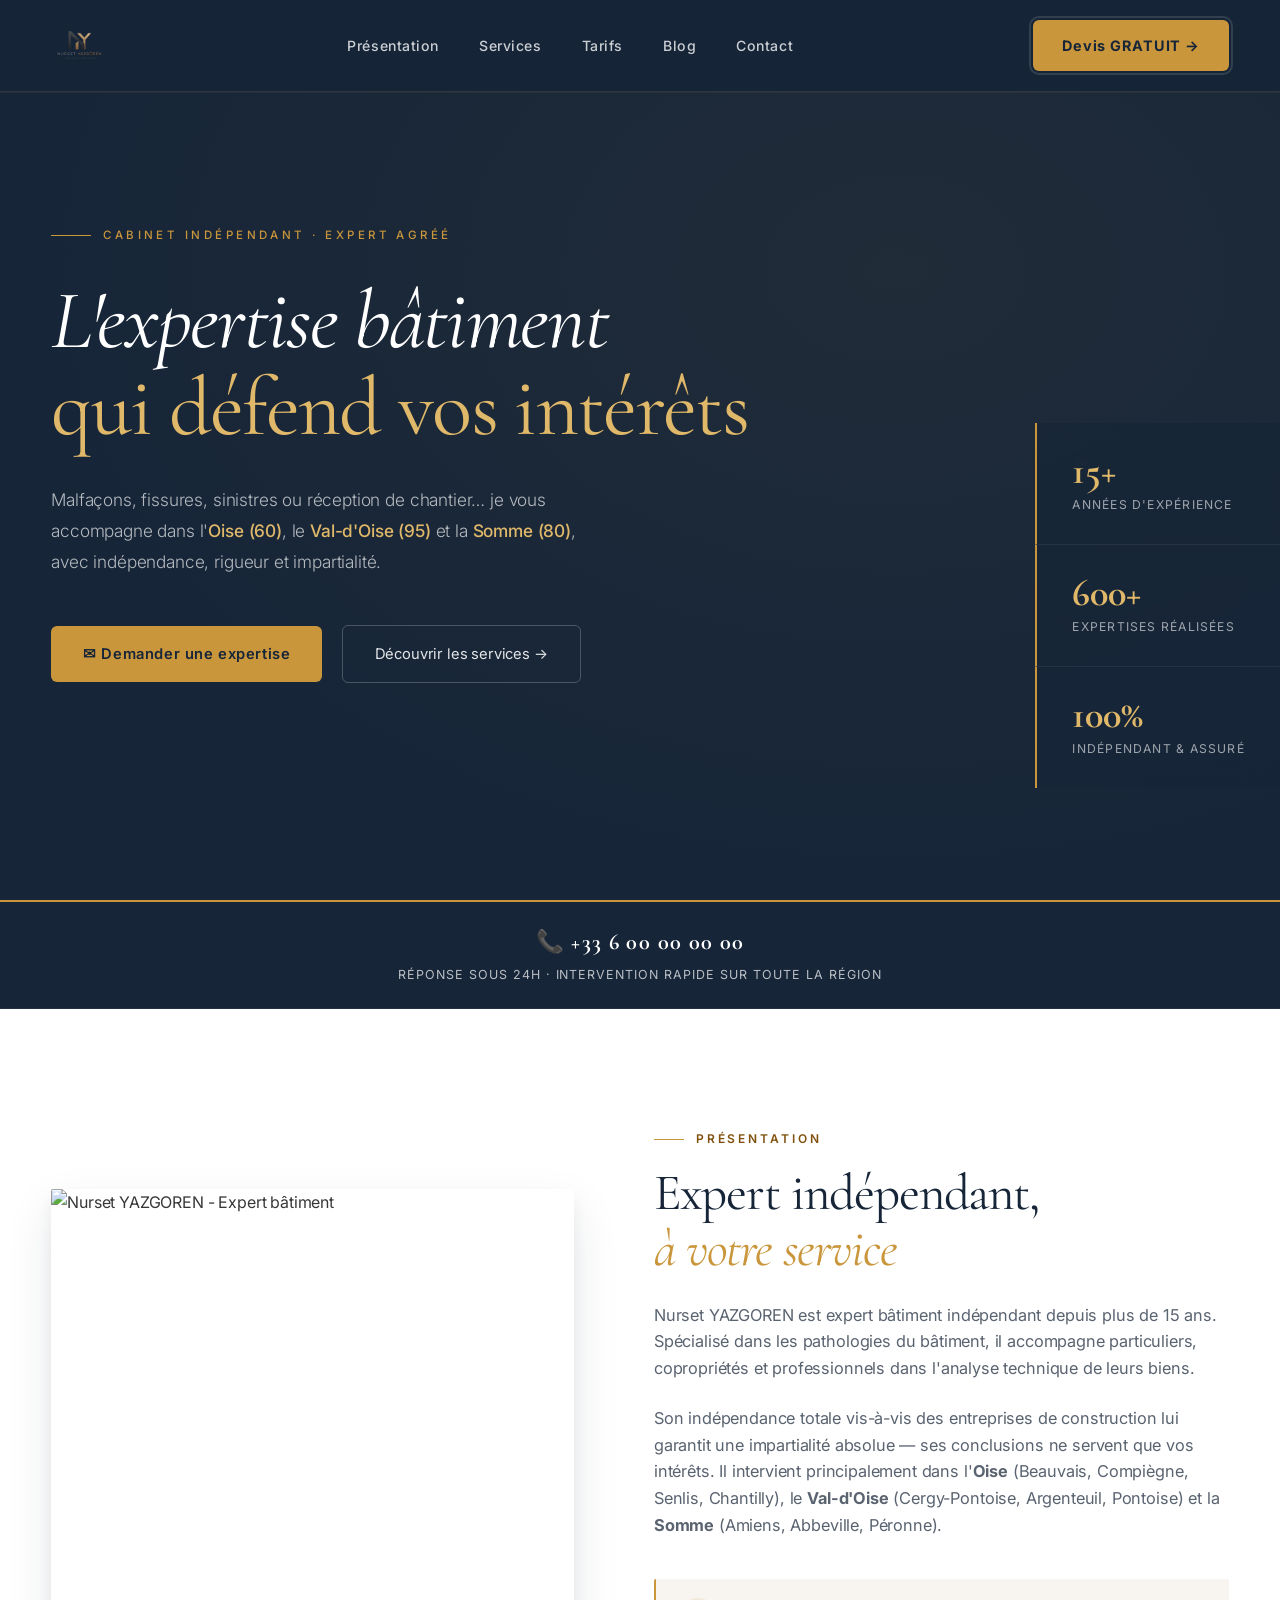
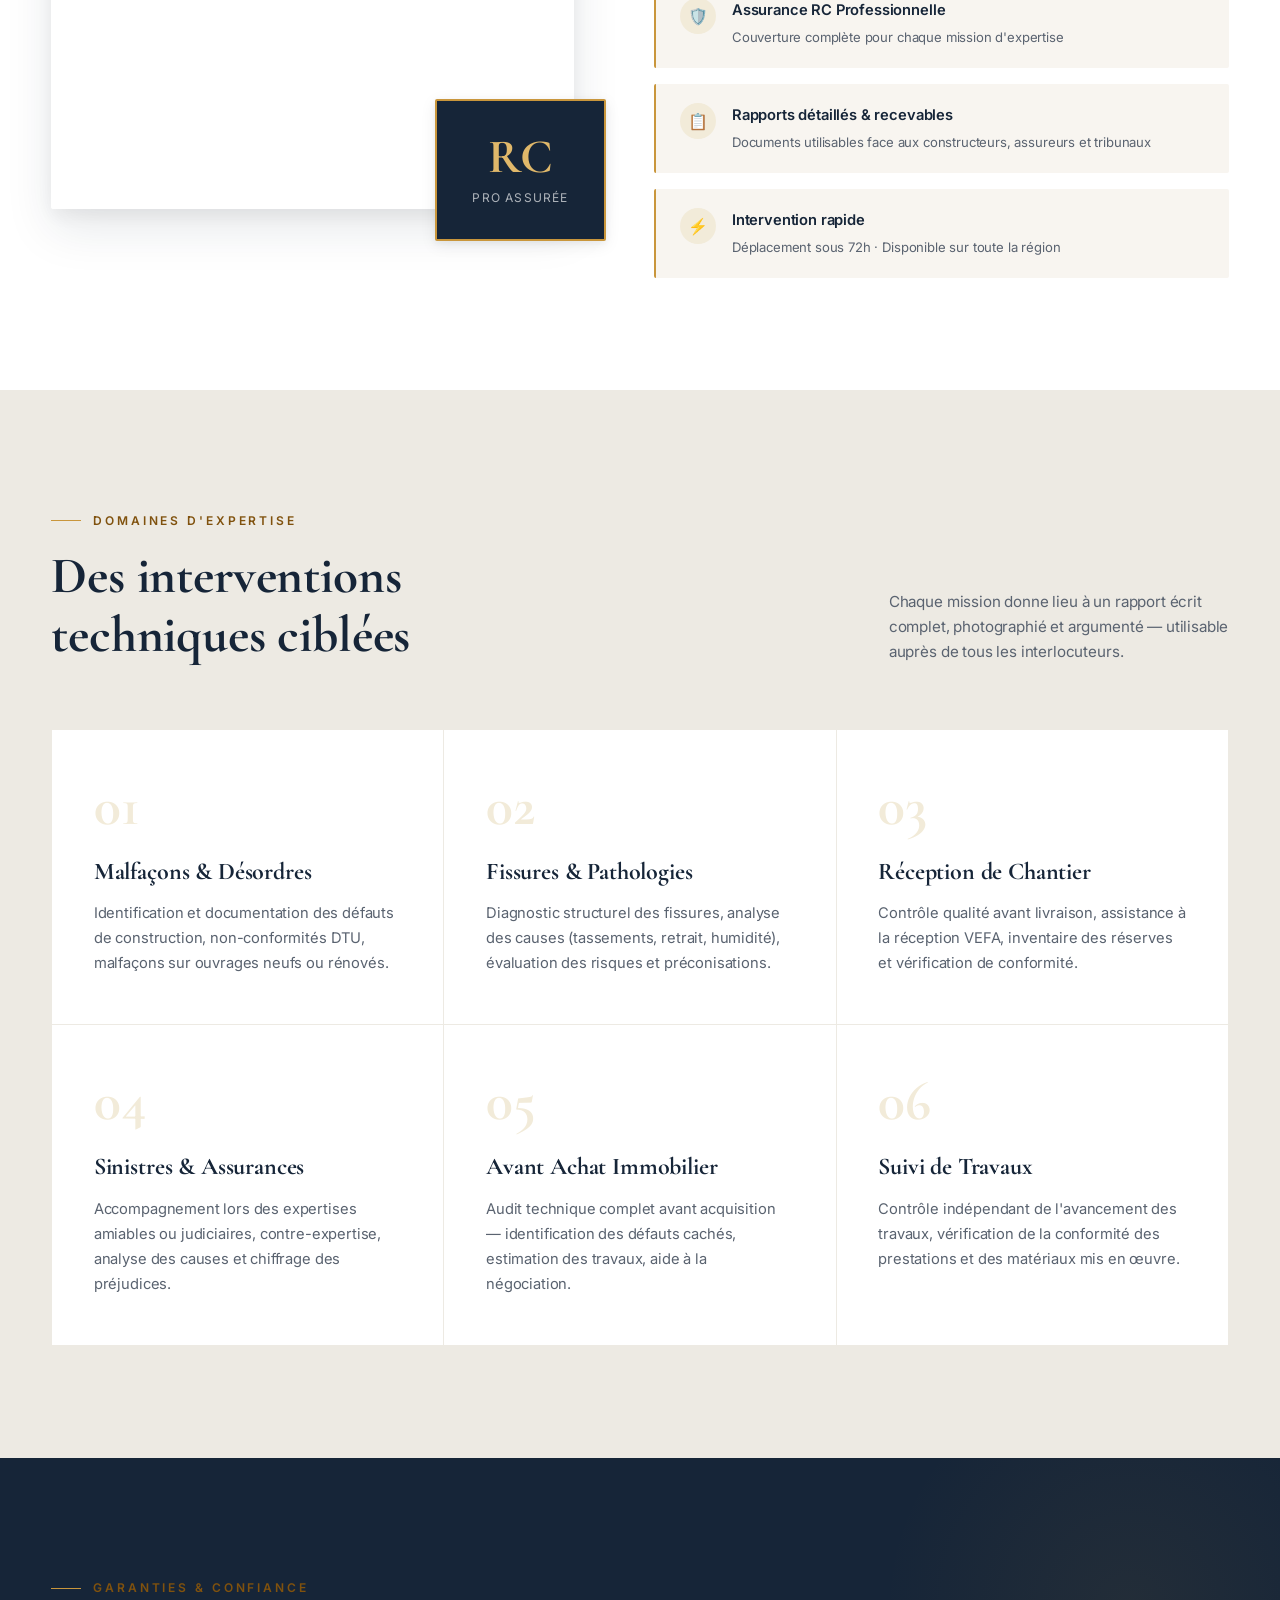
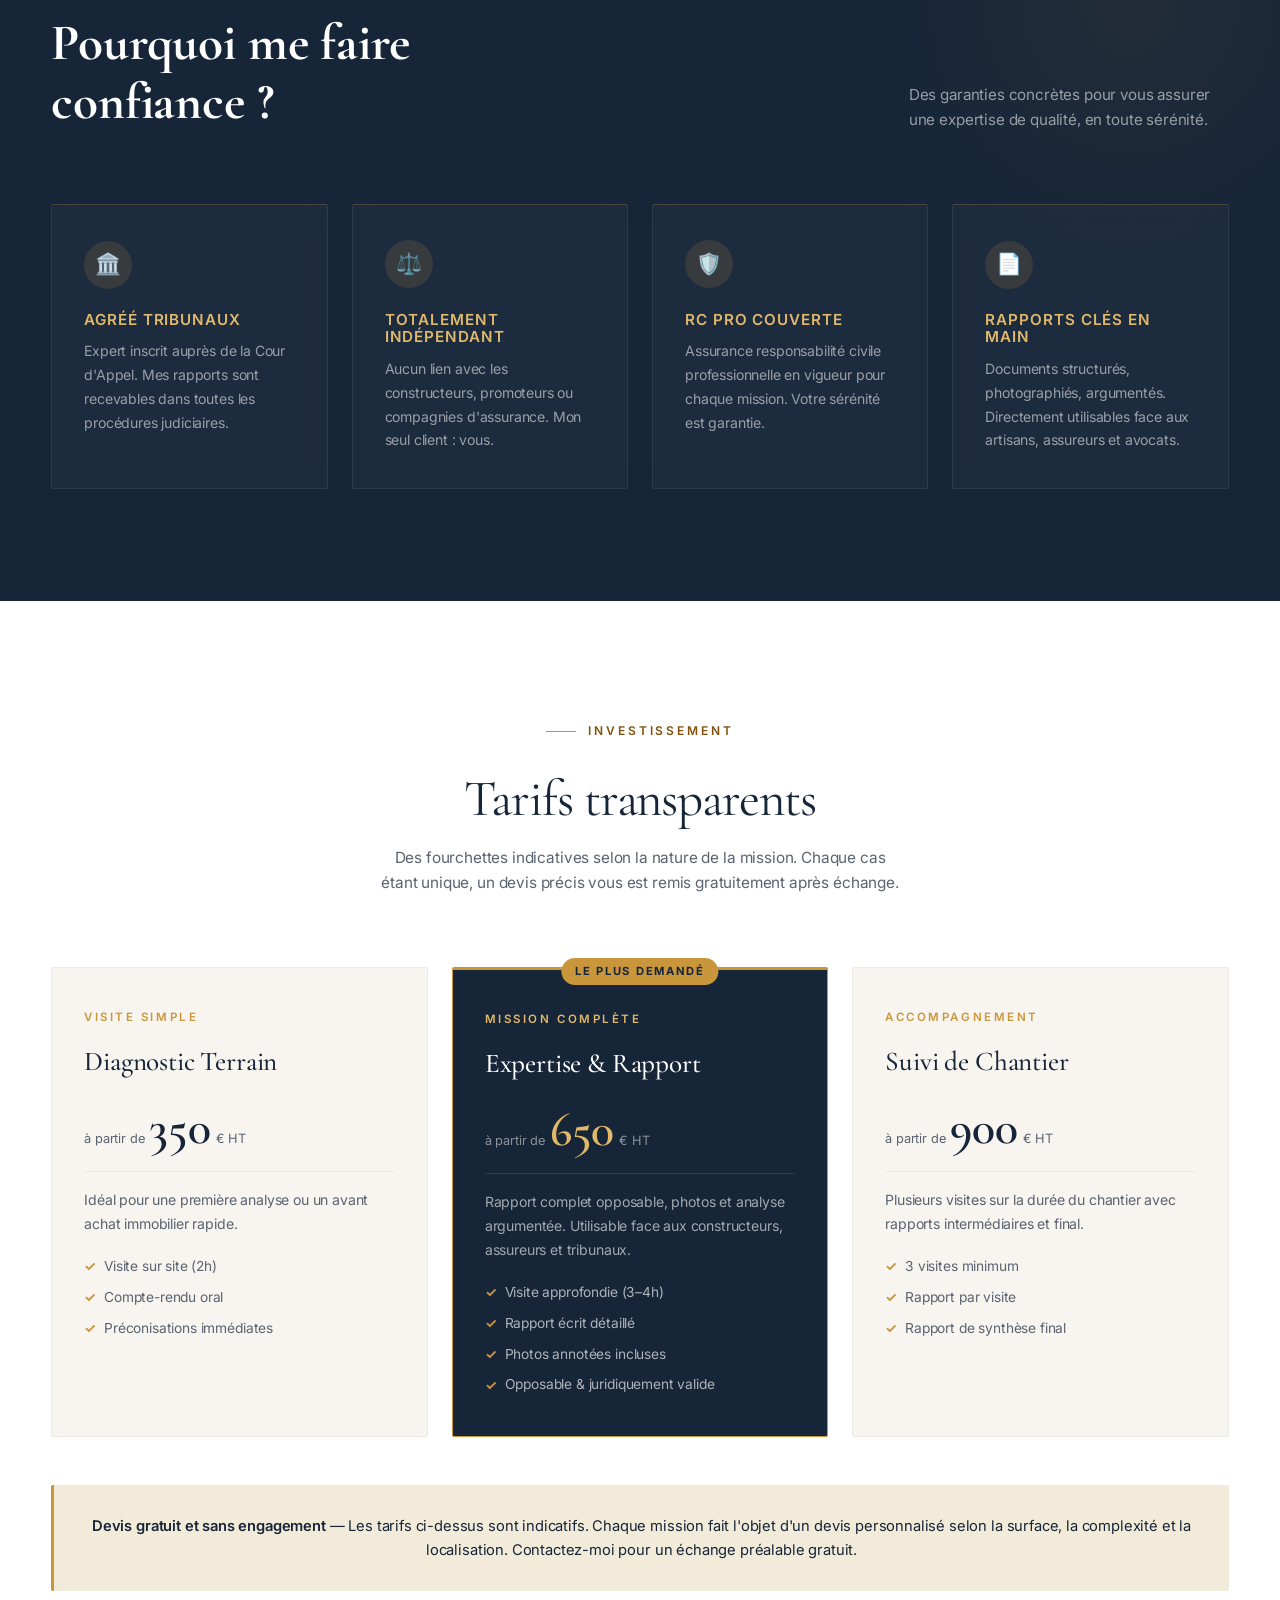
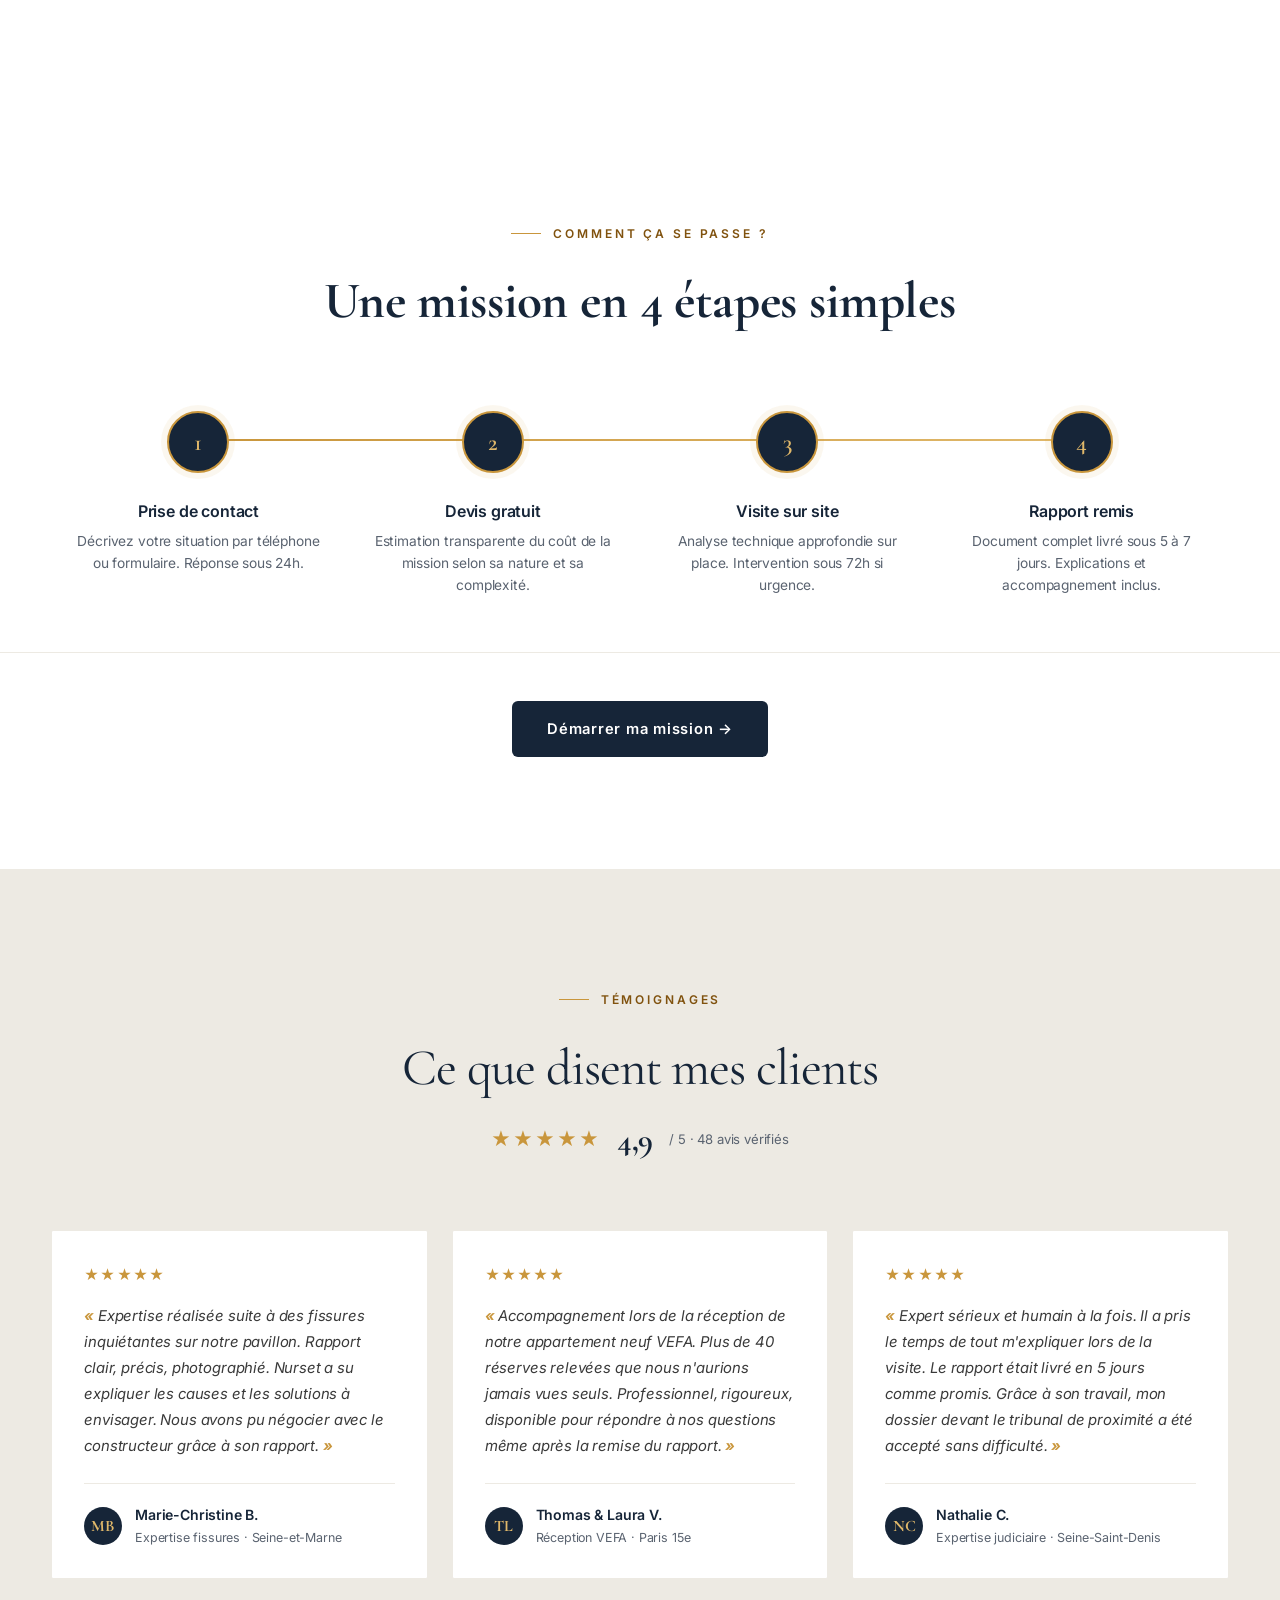
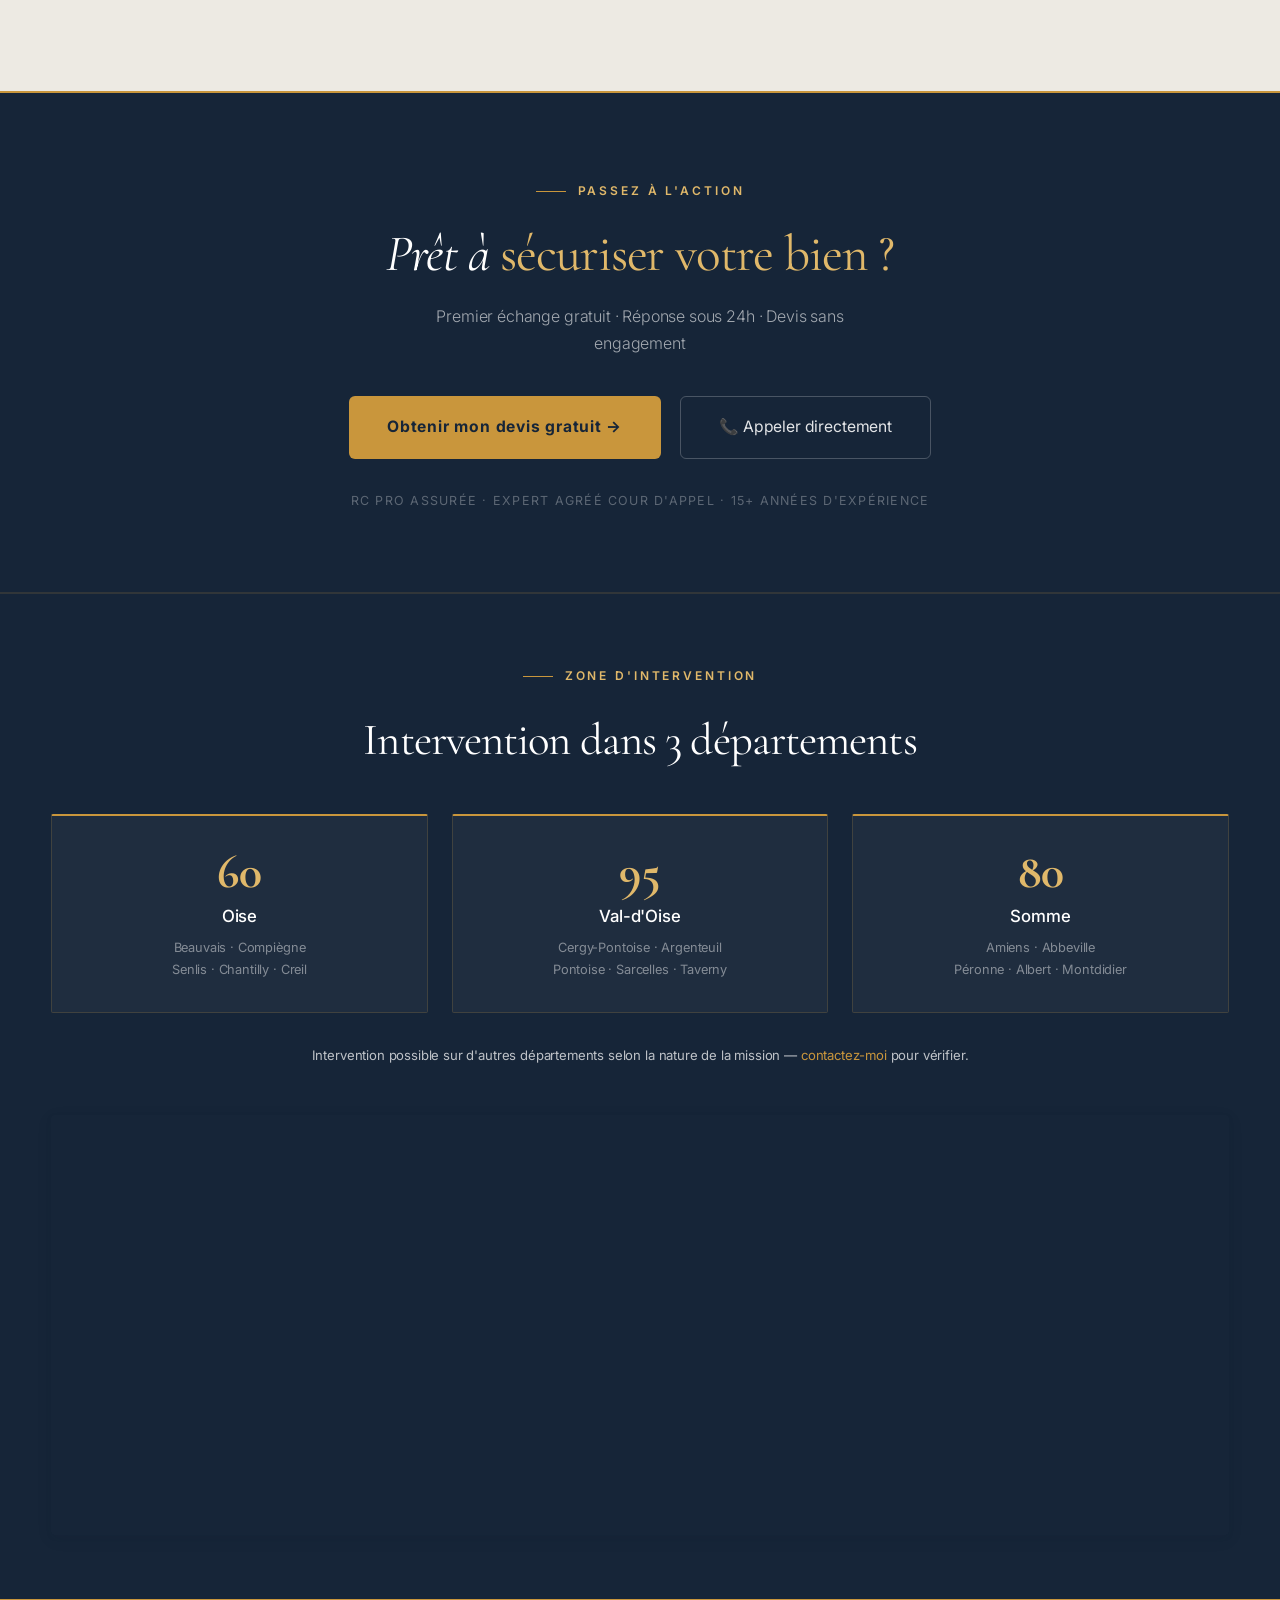
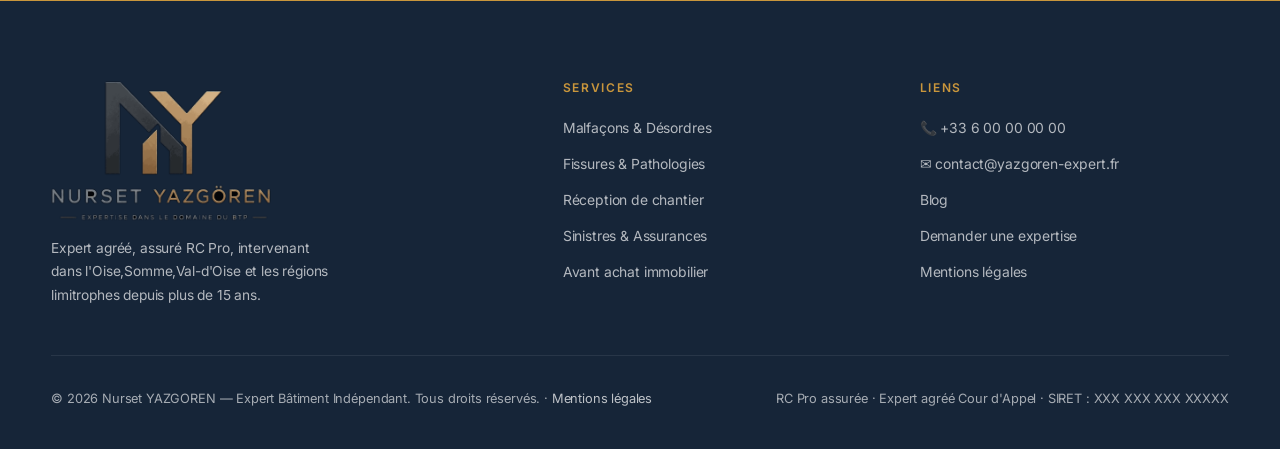
==== index.html @ 6db31b6d "Add files via upload" ====
<!DOCTYPE html>
<html lang="fr">
<head>
  <meta charset="UTF-8" />
    <link rel="icon" type="image/png" href="img/favicon.png">
<meta name="viewport" content="width=device-width, initial-scale=1.0" />
  <title>Expert Bâtiment Indépendant — Oise, Val-d'Oise, Somme | Nurset YAZGOREN</title>
  <meta name="description" content="Nurset YAZGOREN, expert bâtiment indépendant agréé dans l'Oise (60), le Val-d'Oise (95) et la Somme (80). Malfaçons, fissures, réception VEFA, sinistres. Rapport opposable. Devis gratuit.">
<meta name="author" content="Nurset YAZGOREN">
  <meta name="robots" content="index, follow">
  <meta name="geo.region" content="FR-60 FR-95 FR-80">
  <meta name="geo.placename" content="Oise, Val-d'Oise, Somme">
  <link rel="canonical" href="https://www.yazgoren-expert.fr/">
  <meta property="og:type" content="website">
  <meta property="og:title" content="Nurset YAZGOREN — Expert Bâtiment Indépendant | Oise · Val-d'Oise · Somme">
  <meta property="og:description" content="Expert bâtiment indépendant agréé dans l'Oise, le Val-d'Oise et la Somme. Malfaçons, fissures, VEFA, sinistres. Devis gratuit.">
  <meta property="og:locale" content="fr_FR">
  <meta property="og:site_name" content="Nurset YAZGOREN — Expert Bâtiment">
  <meta property="og:url" content="https://www.yazgoren-expert.fr/">
  <meta name="twitter:card" content="summary">
  <meta name="twitter:title" content="Nurset YAZGOREN — Expert Bâtiment | Oise · Val-d'Oise · Somme">
  <meta name="twitter:description" content="Expert bâtiment indépendant agréé. Malfaçons, fissures, VEFA. Oise, Val-d'Oise, Somme.">
  <script type="application/ld+json">
  {
    "@context": "https://schema.org",
    "@type": "LocalBusiness",
    "name": "Nurset YAZGOREN — Expert Bâtiment Indépendant",
    "description": "Expert bâtiment indépendant agréé. Malfaçons, fissures, réception VEFA, sinistres. Oise, Val-d'Oise, Somme.",
    "url": "https://www.yazgoren-expert.fr",
    "telephone": "+33600000000",
    "email": "contact@yazgoren-expert.fr",
    "priceRange": "€€",
    "areaServed": [
      {"@type": "AdministrativeArea", "name": "Oise"},
      {"@type": "AdministrativeArea", "name": "Val-d'Oise"},
      {"@type": "AdministrativeArea", "name": "Somme"}
    ],
    "knowsAbout": ["Expertise bâtiment", "Pathologies construction", "Malfaçons", "Fissures structurelles", "Réception VEFA", "Contre-expertise assurance"],
    "hasCredential": "Expert judiciaire agréé Cour d'Appel",
    "openingHoursSpecification": {
      "@type": "OpeningHoursSpecification",
      "dayOfWeek": ["Monday","Tuesday","Wednesday","Thursday","Friday"],
      "opens": "08:00",
      "closes": "19:00"
    }
  }
  </script>
  <link rel="preconnect" href="https://fonts.googleapis.com">
  <link rel="preconnect" href="https://fonts.gstatic.com" crossorigin>
  <link href="https://fonts.googleapis.com/css2?family=Cormorant+Garamond:ital,wght@0,300;0,400;0,500;0,600;0,700;1,300;1,400;1,500;1,600&family=Inter:wght@300;400;500;600&display=swap" rel="stylesheet">
  <link rel="stylesheet" href="style.css">
    <link rel="stylesheet" href="css/home.css">
</head>
<body>
  <a class="skip-link" href="#main-content">Passer au contenu principal</a>

  <!-- HEADER -->
  <header>
    <div class="container navbar">
      <a href="index.html" class="logo-link">
        <img src="img/log1.png" alt="Nurset YAZGÖREN — Expert Bâtiment BTP" class="logo-img-real">
      </a>

      <nav aria-label="Navigation principale"><ul class="nav-links" id="navLinks">
        <li><a href="#about">Présentation</a></li>
        <li><a href="#services">Services</a></li>
        <li><a href="#tarifs">Tarifs</a></li>
        <li><a href="blog.html">Blog</a></li>
        <li><a href="contact.html">Contact</a></li>
      </ul></nav>

      <a href="contact.html" class="btn-nav desktop">
        Devis GRATUIT →
      </a>

      <button type="button" class="menu-toggle" id="menuToggle" aria-controls="navLinks" aria-expanded="false" aria-label="Menu principal">
        <span></span><span></span><span></span>
      </button>
    </div>
  </header>
  <main id="main-content" tabindex="-1">

  <!-- HERO -->
  <section class="hero">
    <div class="hero-bg"></div>
    <div class="container">
      <div class="hero-content fade-up visible">
        <div class="hero-eyebrow">
          <div class="eyebrow-line"></div>
          <span class="eyebrow-text">Cabinet indépendant · Expert agréé</span>
        </div>

        <h1>
          L'expertise bâtiment<br>
          <em>qui défend vos intérêts</em>
        </h1>

        <p class="hero-desc">
          Malfaçons, fissures, sinistres ou réception de chantier…
         je vous accompagne dans l'<strong style="color:var(--gold-light);font-weight:500;">Oise (60)</strong>, le <strong style="color:var(--gold-light);font-weight:500;">Val-d'Oise (95)</strong> et la <strong style="color:var(--gold-light);font-weight:500;">Somme (80)</strong>, avec indépendance, rigueur et impartialité.

        <div class="hero-actions">
          <a href="contact.html" class="btn-primary">
            ✉ Demander une expertise
          </a>
          <a href="#services" class="btn-ghost">
            Découvrir les services →
          </a>
        </div>
      </div>

      <div class="hero-stats">
        <div class="stat-item">
          <div class="stat-num">15+</div>
          <div class="stat-label">Années d'expérience</div>
        </div>
        <div class="stat-item">
          <div class="stat-num">600+</div>
          <div class="stat-label">Expertises réalisées</div>
        </div>
        <div class="stat-item">
          <div class="stat-num">100%</div>
          <div class="stat-label">Indépendant & assuré</div>
        </div>
      </div>
    </div>
  </section>

  <!-- PHONE STRIP -->
  <div class="phone-strip">
    <a href="tel:+33600000000">📞 +33 6 00 00 00 00</a>
    <p>Réponse sous 24h · Intervention rapide sur toute la région</p>
  </div>

  <!-- ABOUT -->
  <section class="about-section" id="about">
    <div class="container">
      <div class="about-grid">
        <div class="about-img-wrap fade-up">
          <img
            src="https://images.unsplash.com/photo-1504307651254-35680f356dfd?q=80&w=900&auto=format&fit=crop"
            alt="Nurset YAZGOREN - Expert bâtiment"
            loading="lazy"
          />
          <div class="about-img-badge">
            <div class="big">RC</div>
            <div class="small">Pro assurée</div>
          </div>
        </div>

        <div class="about-content fade-up">
          <div class="section-label">
            <div class="line"></div>
            <span>Présentation</span>
          </div>

          <h2>Expert indépendant,<br><em>à votre service</em></h2>

          <p>
            Nurset YAZGOREN est expert bâtiment indépendant depuis plus de 15 ans. 
            Spécialisé dans les pathologies du bâtiment, il accompagne particuliers, 
            copropriétés et professionnels dans l'analyse technique de leurs biens.
          </p>

          <p>
            Son indépendance totale vis-à-vis des entreprises de construction lui garantit une impartialité absolue — ses conclusions ne servent que vos intérêts. Il intervient principalement dans l'<strong>Oise</strong> (Beauvais, Compiègne, Senlis, Chantilly), le <strong>Val-d'Oise</strong> (Cergy-Pontoise, Argenteuil, Pontoise) et la <strong>Somme</strong> (Amiens, Abbeville, Péronne).
          </p>

          <div class="cert-list">
            
            <div class="cert-item">
              <div class="cert-icon">🛡️</div>
              <div class="cert-text">
                <strong>Assurance RC Professionnelle</strong>
                <span>Couverture complète pour chaque mission d'expertise</span>
              </div>
            </div>
            <div class="cert-item">
              <div class="cert-icon">📋</div>
              <div class="cert-text">
                <strong>Rapports détaillés & recevables</strong>
                <span>Documents utilisables face aux constructeurs, assureurs et tribunaux</span>
              </div>
            </div>
            <div class="cert-item">
              <div class="cert-icon">⚡</div>
              <div class="cert-text">
                <strong>Intervention rapide</strong>
                <span>Déplacement sous 72h · Disponible sur toute la région</span>
              </div>
            </div>
          </div>
        </div>
      </div>
    </div>
  </section>

  <!-- SERVICES -->
  <section class="services-section" id="services">
    <div class="container">
      <div class="services-header fade-up">
        <div>
          <div class="section-label">
            <div class="line"></div>
            <span>Domaines d'expertise</span>
          </div>
          <h2>Des interventions<br>techniques ciblées</h2>
        </div>
        <p>Chaque mission donne lieu à un rapport écrit complet, photographié et argumenté — utilisable auprès de tous les interlocuteurs.</p>
      </div>

      <div class="services-grid fade-up">
        <div class="service-card">
          <div class="service-num">01</div>
          <h3>Malfaçons & Désordres</h3>
          <p>Identification et documentation des défauts de construction, non-conformités DTU, malfaçons sur ouvrages neufs ou rénovés.</p>
        </div>

        <div class="service-card">
          <div class="service-num">02</div>
          <h3>Fissures & Pathologies</h3>
          <p>Diagnostic structurel des fissures, analyse des causes (tassements, retrait, humidité), évaluation des risques et préconisations.</p>
        </div>

        <div class="service-card">
          <div class="service-num">03</div>
          <h3>Réception de Chantier</h3>
          <p>Contrôle qualité avant livraison, assistance à la réception VEFA, inventaire des réserves et vérification de conformité.</p>
        </div>

        <div class="service-card">
          <div class="service-num">04</div>
          <h3>Sinistres & Assurances</h3>
          <p>Accompagnement lors des expertises amiables ou judiciaires, contre-expertise, analyse des causes et chiffrage des préjudices.</p>
        </div>

        <div class="service-card">
          <div class="service-num">05</div>
          <h3>Avant Achat Immobilier</h3>
          <p>Audit technique complet avant acquisition — identification des défauts cachés, estimation des travaux, aide à la négociation.</p>
        </div>

        <div class="service-card">
          <div class="service-num">06</div>
          <h3>Suivi de Travaux</h3>
          <p>Contrôle indépendant de l'avancement des travaux, vérification de la conformité des prestations et des matériaux mis en œuvre.</p>
        </div>
      </div>
    </div>
  </section>

  <!-- TRUST / GUARANTIES -->
  <section class="trust-section" id="garanties">
    <div class="container">
      <div class="trust-top fade-up">
        <div>
          <div class="section-label">
            <div class="line"></div>
            <span>Garanties & Confiance</span>
          </div>
          <h2>Pourquoi me faire<br>confiance ?</h2>
        </div>
        <p style="color:rgba(255,255,255,0.55); max-width:320px;">Des garanties concrètes pour vous assurer une expertise de qualité, en toute sérénité.</p>
      </div>

      <div class="trust-grid fade-up">
        <div class="trust-card">
          <div class="trust-icon">🏛️</div>
          <h3>Agréé Tribunaux</h3>
          <p>Expert inscrit auprès de la Cour d'Appel. Mes rapports sont recevables dans toutes les procédures judiciaires.</p>
        </div>

        <div class="trust-card">
          <div class="trust-icon">⚖️</div>
          <h3>Totalement Indépendant</h3>
          <p>Aucun lien avec les constructeurs, promoteurs ou compagnies d'assurance. Mon seul client : vous.</p>
        </div>

        <div class="trust-card">
          <div class="trust-icon">🛡️</div>
          <h3>RC Pro Couverte</h3>
          <p>Assurance responsabilité civile professionnelle en vigueur pour chaque mission. Votre sérénité est garantie.</p>
        </div>

        <div class="trust-card">
          <div class="trust-icon">📄</div>
          <h3>Rapports Clés en Main</h3>
          <p>Documents structurés, photographiés, argumentés. Directement utilisables face aux artisans, assureurs et avocats.</p>
        </div>
      </div>
    </div>
  </section>



  <!-- TARIFS -->
  <section class="tarifs-section" id="tarifs">
    <div class="container">
      <div class="tarifs-header fade-up">
        <div class="section-label" style="justify-content:center;">
          <div class="line"></div>
          <span>Investissement</span>
        </div>
        <h2>Tarifs transparents</h2>
        <p>Des fourchettes indicatives selon la nature de la mission. Chaque cas étant unique, un devis précis vous est remis gratuitement après échange.</p>
      </div>

      <div class="tarifs-grid fade-up">
        <div class="tarif-card">
          <div class="tarif-type">Visite simple</div>
          <div class="tarif-name">Diagnostic Terrain</div>
          <div class="tarif-price">
            <span class="price-from">à partir de</span>
            <span class="price-amount">350</span>
            <span class="price-unit">€ HT</span>
          </div>
          <p class="tarif-desc">Idéal pour une première analyse ou un avant achat immobilier rapide.</p>
          <ul class="tarif-includes">
            <li>Visite sur site (2h)</li>
            <li>Compte-rendu oral</li>
            <li>Préconisations immédiates</li>
          </ul>
        </div>

        <div class="tarif-card featured">
          <div class="tarif-badge">Le plus demandé</div>
          <div class="tarif-type">Mission complète</div>
          <div class="tarif-name">Expertise & Rapport</div>
          <div class="tarif-price">
            <span class="price-from">à partir de</span>
            <span class="price-amount">650</span>
            <span class="price-unit">€ HT</span>
          </div>
          <p class="tarif-desc">Rapport complet opposable, photos et analyse argumentée. Utilisable face aux constructeurs, assureurs et tribunaux.</p>
          <ul class="tarif-includes">
            <li>Visite approfondie (3–4h)</li>
            <li>Rapport écrit détaillé</li>
            <li>Photos annotées incluses</li>
            <li>Opposable & juridiquement valide</li>
          </ul>
        </div>

        <div class="tarif-card">
          <div class="tarif-type">Accompagnement</div>
          <div class="tarif-name">Suivi de Chantier</div>
          <div class="tarif-price">
            <span class="price-from">à partir de</span>
            <span class="price-amount">900</span>
            <span class="price-unit">€ HT</span>
          </div>
          <p class="tarif-desc">Plusieurs visites sur la durée du chantier avec rapports intermédiaires et final.</p>
          <ul class="tarif-includes">
            <li>3 visites minimum</li>
            <li>Rapport par visite</li>
            <li>Rapport de synthèse final</li>
          </ul>
        </div>
      </div>

      <div class="tarifs-note fade-up">
        <p><strong>Devis gratuit et sans engagement</strong> — Les tarifs ci-dessus sont indicatifs. Chaque mission fait l'objet d'un devis personnalisé selon la surface, la complexité et la localisation. Contactez-moi pour un échange préalable gratuit.</p>
      </div>
    </div>
  </section>

  <!-- PROCESS -->
  <section class="process-section">
    <div class="container">
      <div class="process-header fade-up">
        <div class="section-label" style="justify-content:center;">
          <div class="line"></div>
          <span>Comment ça se passe ?</span>
        </div>
        <h2>Une mission en 4 étapes simples</h2>
      </div>

      <div class="process-steps fade-up">
        <div class="process-step">
          <div class="step-circle">1</div>
          <h3>Prise de contact</h3>
          <p>Décrivez votre situation par téléphone ou formulaire. Réponse sous 24h.</p>
        </div>
        <div class="process-step">
          <div class="step-circle">2</div>
          <h3>Devis gratuit</h3>
          <p>Estimation transparente du coût de la mission selon sa nature et sa complexité.</p>
        </div>
        <div class="process-step">
          <div class="step-circle">3</div>
          <h3>Visite sur site</h3>
          <p>Analyse technique approfondie sur place. Intervention sous 72h si urgence.</p>
        </div>
        <div class="process-step">
          <div class="step-circle">4</div>
          <h3>Rapport remis</h3>
          <p>Document complet livré sous 5 à 7 jours. Explications et accompagnement inclus.</p>
        </div>
      </div>
    </div>
      <div style="text-align:center;margin-top:3.5rem;padding-top:3rem;border-top:1px solid var(--border);">
        <a href="contact.html" style="display:inline-flex;align-items:center;gap:0.6rem;padding:1rem 2.2rem;background:var(--navy);color:var(--white);font-weight:600;font-size:0.92rem;border-radius:6px;text-decoration:none;letter-spacing:0.05em;font-family:'Inter',sans-serif;">
          Démarrer ma mission →
        </a>
      </div>
    </div>
  </section>

  <!-- AVIS CLIENTS -->
  <section class="avis-section" id="avis">
    <div class="container">
      <div class="avis-header fade-up">
        <div class="section-label" style="justify-content:center;">
          <div class="line"></div>
          <span>Témoignages</span>
        </div>
        <h2>Ce que disent mes clients</h2>
        <div class="avis-stars-global">
          <span class="stars">★★★★★</span>
          <span class="avis-score">4,9</span>
          <span class="avis-total">/ 5 · 48 avis vérifiés</span>
        </div>
      </div>

      <div class="avis-grid fade-up">
        <div class="avis-card">
          <div class="avis-card-stars">★★★★★</div>
          <p class="avis-text">Expertise réalisée suite à des fissures inquiétantes sur notre pavillon. Rapport clair, précis, photographié. Nurset a su expliquer les causes et les solutions à envisager. Nous avons pu négocier avec le constructeur grâce à son rapport.</p>
          <div class="avis-author">
            <div class="avis-avatar">MB</div>
            <div>
              <div class="avis-name">Marie-Christine B.</div>
              <div class="avis-mission">Expertise fissures · Seine-et-Marne</div>
            </div>
          </div>
        </div>

        <div class="avis-card">
          <div class="avis-card-stars">★★★★★</div>
          <p class="avis-text">Accompagnement lors de la réception de notre appartement neuf VEFA. Plus de 40 réserves relevées que nous n'aurions jamais vues seuls. Professionnel, rigoureux, disponible pour répondre à nos questions même après la remise du rapport.</p>
          <div class="avis-author">
            <div class="avis-avatar">TL</div>
            <div>
              <div class="avis-name">Thomas & Laura V.</div>
              <div class="avis-mission">Réception VEFA · Paris 15e</div>
            </div>
          </div>
        </div>

        

        


        <div class="avis-card">
          <div class="avis-card-stars">★★★★★</div>
          <p class="avis-text">Expert sérieux et humain à la fois. Il a pris le temps de tout m'expliquer lors de la visite. Le rapport était livré en 5 jours comme promis. Grâce à son travail, mon dossier devant le tribunal de proximité a été accepté sans difficulté.</p>
          <div class="avis-author">
            <div class="avis-avatar">NC</div>
            <div>
              <div class="avis-name">Nathalie C.</div>
              <div class="avis-mission">Expertise judiciaire · Seine-Saint-Denis</div>
            </div>
          </div>
        </div>
      </div>
    </div>
  </section>


  <!-- BLOC CONVERSION POST-AVIS -->
  <section class="conversion-section" style="background:var(--navy);padding:5rem 0;text-align:center;border-top:2px solid var(--gold);border-bottom:1px solid rgba(201,150,60,0.15);">
    <div class="container">
      <div class="section-label" style="justify-content:center;margin-bottom:1.5rem;">
        <div class="line"></div>
        <span>Passez à l'action</span>
      </div>
      <h2 style="font-family:'Cormorant Garamond',serif;font-size:clamp(2.2rem,4vw,3.8rem);color:var(--white);font-weight:400;letter-spacing:-0.02em;font-style:italic;margin-bottom:1.2rem;">
        Prêt à <em style="color:var(--gold-light);font-style:normal;">sécuriser votre bien ?</em>
      </h2>
      <p style="color:rgba(255,255,255,0.6);font-size:1rem;margin-bottom:2.5rem;font-weight:300;max-width:480px;margin-left:auto;margin-right:auto;margin-bottom:2.5rem;">
        Premier échange gratuit · Réponse sous 24h · Devis sans engagement
      </p>
      <div style="display:flex;gap:1.2rem;justify-content:center;flex-wrap:wrap;">
        <a href="contact.html" style="display:inline-flex;align-items:center;gap:0.6rem;padding:1.1rem 2.4rem;background:var(--gold);color:var(--navy);font-weight:700;font-size:0.98rem;border-radius:6px;text-decoration:none;letter-spacing:0.05em;transition:all 0.25s;font-family:'Inter',sans-serif;">
          Obtenir mon devis gratuit →
        </a>
        <a href="tel:+33600000000" style="display:inline-flex;align-items:center;gap:0.6rem;padding:1.1rem 2.4rem;color:rgba(255,255,255,0.88);font-size:0.98rem;text-decoration:none;border:1px solid rgba(255,255,255,0.22);border-radius:6px;font-family:'Inter',sans-serif;transition:all 0.25s;">
          📞 Appeler directement
        </a>
      </div>
      <p style="margin-top:2rem;font-size:0.78rem;color:rgba(255,255,255,0.3);letter-spacing:0.1em;text-transform:uppercase;">
        RC Pro assurée · Expert agréé Cour d'Appel · 15+ années d'expérience
      </p>
    </div>
  </section>

  <!-- GEO ZONES -->
  <section class="geo-section">
    <div class="container">
      <div class="geo-header">
        <div class="section-label" style="justify-content:center;">
          <div class="line"></div>
          <span>Zone d'intervention</span>
        </div>
        <h2>Intervention dans 3 départements</h2>
      </div>
      <div class="geo-grid">
        <div class="geo-card">
          <div class="geo-num">60</div>
          <div class="geo-name">Oise</div>
          <div class="geo-cities">Beauvais · Compiègne<br>Senlis · Chantilly · Creil</div>
        </div>
        <div class="geo-card">
          <div class="geo-num">95</div>
          <div class="geo-name">Val-d'Oise</div>
          <div class="geo-cities">Cergy-Pontoise · Argenteuil<br>Pontoise · Sarcelles · Taverny</div>
        </div>
        <div class="geo-card">
          <div class="geo-num">80</div>
          <div class="geo-name">Somme</div>
          <div class="geo-cities">Amiens · Abbeville<br>Péronne · Albert · Montdidier</div>
        </div>
      </div>
      <p class="geo-note">
        Intervention possible sur d'autres départements selon la nature de la mission —
        <a href="contact.html">contactez-moi</a> pour vérifier.
      </p>
      <div id="geoMap" role="region" aria-label="Carte interactive des zones d’intervention" style="height:420px;border-radius:4px;margin-top:3rem;box-shadow:var(--shadow-md);"></div>
    </div>
  </section>

  <link rel="stylesheet" href="https://unpkg.com/leaflet@1.9.4/dist/leaflet.css" integrity="sha256-p4NxAoJBhIIN+hmNHrzRCf9tD/miZyoHS5obTRR9BMY=" crossorigin="">
  <script src="https://unpkg.com/leaflet@1.9.4/dist/leaflet.js" integrity="sha256-20nQCchB9co0qIjJZRGuk2/Z9VM+kNiyxNV1lvTlZBo=" crossorigin=""></script>
  <script>
    const geoMap = L.map('geoMap', { scrollWheelZoom: false }).setView([49.42, 2.15], 8);
    L.tileLayer('https://{s}.tile.openstreetmap.org/{z}/{x}/{y}.png', {
      attribution: '&copy; <a href="https://www.openstreetmap.org/copyright">OpenStreetMap</a>',
      maxZoom: 18
    }).addTo(geoMap);

    const goldIcon = L.divIcon({
      className: '',
      html: '<div style="width:16px;height:16px;border-radius:50%;background:#C9963C;border:3px solid #162538;box-shadow:0 2px 6px rgba(0,0,0,.3);"></div>',
      iconSize: [16, 16],
      iconAnchor: [8, 8]
    });

    const zones = [
      { name: 'Oise (60)', coords: [49.4295, 2.0807], cities: 'Beauvais · Compiègne · Senlis · Chantilly · Creil' },
      { name: "Val-d'Oise (95)", coords: [49.0364, 2.0765], cities: 'Cergy-Pontoise · Argenteuil · Pontoise · Sarcelles · Taverny' },
      { name: 'Somme (80)', coords: [49.8942, 2.2957], cities: 'Amiens · Abbeville · Péronne · Albert · Montdidier' }
    ];

    const markers = zones.map(z => {
      return L.marker(z.coords, { icon: goldIcon })
        .addTo(geoMap)
        .bindPopup(`<strong>${z.name}</strong><br>${z.cities}`);
    });

    geoMap.fitBounds(L.latLngBounds(zones.map(z => z.coords)), { padding: [40, 40] });
  </script>

  <!-- FOOTER -->
  </main>
  <footer>
    <div class="container">
      <div class="footer-top">
                <div class="footer-brand">
          <div class="footer-logo-crop">
            <img src="img/log1.png" alt="Nurset YAZGÖREN — Expert Bâtiment BTP" class="logo-img-footer-real" loading="lazy">
          </div>
          <p>Expert agréé, assuré RC Pro, intervenant dans l'Oise,Somme,Val-d'Oise et les régions limitrophes depuis plus de 15 ans.</p>
        </div>

        <div class="footer-col">
          <h2>Services</h2>
          <ul>
            <li><a href="#services">Malfaçons & Désordres</a></li>
            <li><a href="#services">Fissures & Pathologies</a></li>
            <li><a href="#services">Réception de chantier</a></li>
            <li><a href="#services">Sinistres & Assurances</a></li>
            <li><a href="#services">Avant achat immobilier</a></li>
          </ul>
        </div>

        <div class="footer-col">
          <h2>Liens</h2>
          <ul>
            <li><a href="tel:+33600000000">📞 +33 6 00 00 00 00</a></li>
            <li><a href="mailto:contact@yazgoren-expert.fr">✉ contact@yazgoren-expert.fr</a></li>
            <li><a href="blog.html">Blog</a></li>
            <li><a href="contact.html">Demander une expertise</a></li>
            <li><a href="mentions-legales.html">Mentions légales</a></li>
          </ul>
        </div>
      </div>

      <div class="footer-bottom">
        <p>© 2026 Nurset YAZGOREN — Expert Bâtiment Indépendant. Tous droits réservés. · <a href="mentions-legales.html" style="color:rgba(255,255,255,0.72);text-decoration:none;">Mentions légales</a></p>
        <p>RC Pro assurée · Expert agréé Cour d'Appel · SIRET : XXX XXX XXX XXXXX</p>
      </div>
    </div>
  </footer>

  <!-- ─── FAB STICKY DESKTOP ─── -->
  <div class="fab-container" id="fabContainer">
    <!-- Email -->
    <div class="fab-item" style="transition-delay: 0.1s">
      <div class="fab-tooltip">Envoyer un email</div>
      <a href="mailto:contact@yazgoren-expert.fr" class="fab-tertiary" id="fabEmail" aria-label="Envoyer un email">
        ✉️
      </a>
    </div>
    <!-- WhatsApp -->
    <div class="fab-item">
      <div class="fab-tooltip">WhatsApp</div>
      <a href="https://wa.me/33600000000?text=Bonjour%2C%20je%20souhaite%20une%20expertise%20b%C3%A2timent." class="fab-secondary" id="fabWhatsapp" target="_blank" rel="noopener" aria-label="WhatsApp">
        💬
      </a>
    </div>
    <!-- Téléphone — bouton principal -->
    <div class="fab-item">
      <div class="fab-tooltip">📞 +33 6 00 00 00 00</div>
      <a href="tel:+33600000000" class="fab-main" aria-label="Appeler Nurset YAZGOREN">
        📞
      </a>
    </div>
  </div>

  <!-- ─── BARRE MOBILE STICKY ─── -->
  <div class="fab-mobile-bar" id="fabMobileBar">
    <a href="tel:+33600000000" class="fab-mobile-call">
      📞 Appeler
    </a>
    <a href="https://wa.me/33600000000?text=Bonjour%2C%20je%20souhaite%20une%20expertise%20b%C3%A2timent." class="fab-mobile-whatsapp" target="_blank" rel="noopener">
      💬 WhatsApp
    </a>
  </div>


  <script src="main.js"></script>
  <script>
    // Scroll animations
    const observer = new IntersectionObserver((entries) => {
      entries.forEach((entry, i) => {
        if (entry.isIntersecting) {
          setTimeout(() => {
            entry.target.classList.add('visible');
          }, 80);
          observer.unobserve(entry.target);
        }
      });
    }, { threshold: 0.12 });

    document.querySelectorAll('.fade-up').forEach(el => observer.observe(el));

    // Header scroll effect
    const header = document.querySelector('header');
    window.addEventListener('scroll', () => {
      if (window.scrollY > 60) {
        header.style.background = 'rgba(22, 37, 56, 0.99)';
      } else {
        header.style.background = 'rgba(22, 37, 56, 0.97)';
      }
    });

    // ─── FAB (bouton flottant contact) ───
    const fabEmail = document.getElementById('fabEmail');
    const fabWhatsapp = document.getElementById('fabWhatsapp');
    const fabContainer = document.getElementById('fabContainer');
    const fabMobile = document.getElementById('fabMobileBar');

    if (fabContainer) {
      fabContainer.addEventListener('mouseenter', () => {
        fabEmail && fabEmail.classList.add('visible');
        fabWhatsapp && fabWhatsapp.classList.add('visible');
      });
      fabContainer.addEventListener('mouseleave', () => {
        fabEmail && fabEmail.classList.remove('visible');
        fabWhatsapp && fabWhatsapp.classList.remove('visible');
      });
    }

    // Affichage du FAB après 300px de scroll
    if (fabContainer) {
      fabContainer.style.transition = 'opacity 0.4s ease';
      fabContainer.style.opacity = '0';
    }
    if (fabMobile) {
      fabMobile.style.transition = 'transform 0.4s ease';
      fabMobile.style.transform = 'translateY(100%)';
    }

    window.addEventListener('scroll', () => {
      if (window.scrollY > 300) {
        if (fabContainer) fabContainer.style.opacity = '1';
        if (fabMobile) fabMobile.style.transform = 'translateY(0)';
      } else {
        if (fabContainer) fabContainer.style.opacity = '0';
        if (fabMobile) fabMobile.style.transform = 'translateY(100%)';
      }
    });
  </script>
</body>
</html>
---- style.css ----
/*
  style.css — Styles communs du site Nurset YAZGOREN Expert Bâtiment
  Utilisé par : index.html, contact.html, blog.html et mentions-legales.html.
  bientot-disponible.html conserve une feuille autonome.
*/

:root {
  --navy: #162538;
  --navy-mid: #162538;
  --navy-light: #162538;
  --gold: #C9963C;
  --gold-light: #E0B86A;
  --gold-pale: #F2EBD9;
  --stone: #F8F5F0;
  --white: #FFFFFF;
  --text: #3A3A3A;
  --text-muted: #5A6370;
  --border: #EDEAE3;
  --shadow-sm: 0 1px 3px rgba(22,37,56,0.06), 0 1px 2px rgba(22,37,56,0.04);
  --shadow-md: 0 4px 16px rgba(22,37,56,0.08), 0 2px 6px rgba(22,37,56,0.05);
  --shadow-lg: 0 20px 48px rgba(22,37,56,0.10), 0 8px 20px rgba(22,37,56,0.06);
  --shadow-gold: 0 8px 32px rgba(201,150,60,0.18);
  --radius: 2px;
  --radius-md: 4px;
  --letter-wide: 0.12em;
  --letter-wider: 0.22em;
}

*, *::before, *::after { margin: 0; padding: 0; box-sizing: border-box; }
html { scroll-behavior: smooth; }
body { font-family: 'Inter', sans-serif; background: var(--stone); color: var(--text); line-height: 1.65; overflow-x: hidden; -webkit-font-smoothing: antialiased; letter-spacing: -0.01em; }
h1,h2,h3,h4 { font-family: 'Cormorant Garamond', serif; line-height: 1.15; }
img { display: block; width: 100%; }
a { transition: color .2s ease; }

.skip-link {
  position: fixed;
  top: .75rem;
  left: .75rem;
  z-index: 2000;
  padding: .75rem 1rem;
  transform: translateY(-180%);
  background: var(--white);
  color: var(--navy);
  font-weight: 700;
}
.skip-link:focus { transform: translateY(0); }
.visually-hidden {
  position: absolute;
  width: 1px;
  height: 1px;
  padding: 0;
  margin: -1px;
  overflow: hidden;
  clip: rect(0, 0, 0, 0);
  white-space: nowrap;
  border: 0;
}
a:focus-visible, button:focus-visible, input:focus-visible, select:focus-visible, textarea:focus-visible {
  outline: 3px solid var(--gold-light);
  outline-offset: 3px;
}

.container { width: min(1180px, 92%); margin: auto; }
section { padding: 7rem 0; }

.section-label { display: inline-flex; align-items: center; gap: .75rem; margin-bottom: 1rem; }
.section-label .line { width: 30px; height: 1px; background: var(--gold); }
.section-label span { font-size: .75rem; letter-spacing: .24em; color: #80520E; text-transform: uppercase; font-weight: 600; }

.fade-up { opacity: 0; transform: translateY(28px); transition: opacity .7s ease, transform .7s ease; }
.fade-up.visible { opacity: 1; transform: translateY(0); }

/* ─── HEADER / NAV ─── */
header { position:fixed; top:0; left:0; width:100%; z-index:1000; overflow:visible; background:rgba(22,37,56,0.97); backdrop-filter:blur(16px); border-bottom:1px solid rgba(201,150,60,0.15); box-shadow:0 1px 0 rgba(255,255,255,0.04); transition:all .3s ease; }
.navbar { display:flex; justify-content:space-between; align-items:center; padding:1.1rem 0; position:relative; }
.logo-link { text-decoration:none; display:flex; align-items:center; }
.logo-svg { height:52px; width:auto; }
.logo-svg-footer { height:64px; width:auto; margin-bottom:1rem; }
.nav-links { display:flex; gap:2.5rem; list-style:none; }
.nav-links a { text-decoration:none; color:rgba(255,255,255,0.78); font-size:.88rem; font-weight:500; letter-spacing:.04em; transition:color .25s; }
.nav-links a:hover { color:var(--gold-light); }
.btn-nav { display:inline-flex; align-items:center; gap:.5rem; padding:.85rem 1.8rem; background:var(--gold); color:var(--navy); font-family:'Inter',sans-serif; font-size:.9rem; font-weight:700; border:none; border-radius:6px; cursor:pointer; text-decoration:none; letter-spacing:.06em; transition:all .25s ease; outline:2px solid rgba(255,255,255,0.12); outline-offset:2px; }
.btn-nav:hover { background:var(--gold-light); transform:translateY(-1px); box-shadow:0 6px 20px rgba(201,150,60,.35); }
.menu-toggle { display:none; background:none; border:none; cursor:pointer; flex-direction:column; gap:5px; padding:4px; z-index:1001; }
.menu-toggle span { display:block; width:26px; height:2px; background:var(--white); transition:all .3s ease; border-radius:2px; }

/* ─── FOOTER ─── */
footer { background:var(--navy); padding:5rem 0 2.5rem; border-top:2px solid var(--gold); }
.footer-top { display:grid; grid-template-columns:1.5fr 1fr 1fr; gap:3rem; margin-bottom:3rem; }
.footer-brand p { margin-top:1rem; font-size:.86rem; color:rgba(255,255,255,0.68); max-width:280px; line-height:1.7; }
.footer-col h2 { font-family:'Inter',sans-serif; font-size:.75rem; font-weight:600; color:var(--gold); text-transform:uppercase; letter-spacing:.14em; margin-bottom:1.2rem; }
.footer-col ul { list-style:none; display:flex; flex-direction:column; gap:.6rem; }
.footer-col ul a { font-size:.87rem; color:rgba(255,255,255,0.68); text-decoration:none; transition:color .2s; }
.footer-col ul a:hover { color:rgba(255,255,255,0.9); }
.footer-bottom { padding-top:2rem; border-top:1px solid rgba(255,255,255,.08); display:flex; justify-content:space-between; align-items:center; }
.footer-bottom p { font-size:.8rem; color:rgba(255,255,255,.62); }
.contact-areas .section-label span { color:var(--gold-light); }

@media(max-width:860px){ .footer-top{grid-template-columns:1fr;} .footer-bottom{flex-direction:column;gap:.5rem;text-align:center;} }
@media(max-width:900px){
  .nav-links{display:none;flex-direction:column;position:absolute;top:100%;left:0;width:100%;background:var(--navy);padding:1.5rem 2rem;gap:0;border-top:1px solid rgba(201,150,60,.2);box-shadow:0 8px 24px rgba(0,0,0,.2);z-index:999;}
  .nav-links.open{display:flex;}
  .nav-links li{border-bottom:1px solid rgba(255,255,255,.06);}
  .nav-links li:last-child{border-bottom:none;}
  .nav-links a{display:block;padding:.9rem 0;font-size:.95rem;color:rgba(255,255,255,.85);}
  .menu-toggle{display:flex !important;}
  .btn-nav.desktop{display:none !important;}
}

/* ─── PAGE HERO (structure commune ; hauteur/typo restent par page) ─── */
.page-hero-inner { position:relative; z-index:1; }
.page-eyebrow { display:inline-flex; align-items:center; gap:.75rem; margin-bottom:1.5rem; }
.page-eyebrow .line { width:30px; height:1px; background:var(--gold); }
.page-eyebrow span { font-size:.72rem; letter-spacing:.3em; color:var(--gold); text-transform:uppercase; font-weight:500; }

/* ─── LOGO ─── */
.logo-img-real { height: 56px; width: auto; display: block; object-fit: contain; }
.footer-logo-crop { width:220px; height:140px; overflow:hidden; margin-bottom:1rem; }
.logo-img-footer-real { width:283px; height:auto; display:block; object-fit:contain; margin-left:-33px; margin-top:-66px; }

@media(max-width:640px){
  .logo-img-real { height:48px; }
  .footer-logo-crop { width:190px; height:121px; }
  .logo-img-footer-real { width:245px; margin-left:-29px; margin-top:-57px; }
}

@media (prefers-reduced-motion: reduce) {
  html { scroll-behavior: auto; }
  *, *::before, *::after { animation-duration: .01ms !important; animation-iteration-count: 1 !important; transition-duration: .01ms !important; }
  .fade-up { opacity: 1; transform: none; }
}
---- css/home.css ----
.hero {
      min-height: 100vh;
      display: flex;
      align-items: flex-end;
      padding-bottom: 7rem;
      position: relative;
      overflow: hidden;
      background: var(--navy);
    }

    .hero-bg {
      position: absolute;
      inset: 0;
      background:
        linear-gradient(165deg, rgba(22,37,56,0.0) 0%, rgba(22,37,56,0.85) 55%, rgba(22,37,56,0.98) 100%),
        url('https://images.unsplash.com/photo-1541888946425-d81bb19240f5?q=80&w=1800&auto=format&fit=crop') center/cover no-repeat;
    }

    .hero-bg::after {
      content: '';
      position: absolute;
      inset: 0;
      background: radial-gradient(ellipse at 70% 30%, rgba(201,150,60,0.06) 0%, transparent 70%);
    }

    .hero-content {
      position: relative;
      z-index: 2;
      max-width: 760px;
    }

    .hero-eyebrow {
      display: inline-flex;
      align-items: center;
      gap: 0.75rem;
      margin-bottom: 2rem;
    }

    .eyebrow-line {
      width: 40px;
      height: 1px;
      background: var(--gold);
    }

    .eyebrow-text {
      font-size: 0.72rem;
      letter-spacing: 0.3em;
      color: var(--gold);
      text-transform: uppercase;
      font-weight: 500;
    }

    .hero h1 {
      font-size: clamp(3.4rem, 6.5vw, 6.8rem);
      color: var(--white);
      margin-bottom: 2rem;
      font-weight: 400;
      font-style: italic;
      letter-spacing: -0.02em;
      line-height: 1.05;
    }

    .hero h1 em {
      font-style: normal;
      color: var(--gold-light);
    }

    .hero-desc {
      font-size: 1.08rem;
      color: rgba(255,255,255,0.68);
      max-width: 540px;
      margin-bottom: 3rem;
      line-height: 1.8;
      font-weight: 300;
    }

    .hero-actions {
      display: flex;
      gap: 1.2rem;
      flex-wrap: wrap;
      align-items: center;
    }

    .btn-primary {
      display: inline-flex;
      align-items: center;
      gap: 0.6rem;
      padding: 1rem 2rem;
      background: var(--gold);
      color: var(--navy);
      font-weight: 600;
      font-size: 0.92rem;
      border-radius: 6px;
      text-decoration: none;
      letter-spacing: 0.04em;
      transition: all 0.25s;
    }

    .btn-primary:hover {
      background: var(--gold-light);
      transform: translateY(-2px);
      box-shadow: 0 10px 30px rgba(201,150,60,0.4);
    }

    .btn-ghost {
      display: inline-flex;
      align-items: center;
      gap: 0.6rem;
      padding: 1rem 2rem;
      color: rgba(255,255,255,0.88);
      font-size: 0.92rem;
      text-decoration: none;
      border: 1px solid rgba(255,255,255,0.22);
      border-radius: 6px;
      transition: all 0.25s;
    }

    .btn-ghost:hover {
      background: rgba(255,255,255,0.07);
      border-color: rgba(255,255,255,0.4);
    }

    .hero-stats {
      position: absolute;
      right: 0;
      bottom: 7rem;
      display: flex;
      flex-direction: column;
      gap: 0;
      z-index: 2;
    }

    .stat-item {
      padding: 1.8rem 2.2rem;
      border-left: 2px solid var(--gold);
      background: rgba(22,37,56,0.65);
      backdrop-filter: blur(16px);
      -webkit-backdrop-filter: blur(16px);
    }

    .stat-item + .stat-item {
      border-top: 1px solid rgba(255,255,255,0.06);
    }

    .stat-num {
      font-family: 'Cormorant Garamond', serif;
      font-size: 2.4rem;
      font-weight: 700;
      color: var(--gold-light);
      line-height: 1;
      margin-bottom: 0.3rem;
    }

    .stat-label {
      font-size: 0.76rem;
      color: rgba(255,255,255,0.58);
      text-transform: uppercase;
      letter-spacing: 0.1em;
    }

    /* ─── PHONE STRIP ─── */

    .phone-strip {
      background: var(--navy);
      padding: 1.4rem 0;
      text-align: center;
      border-top: 2px solid var(--gold);
      border-bottom: 1px solid rgba(255,255,255,0.06);
    }

    .phone-strip a {
      font-family: 'Cormorant Garamond', serif;
      font-size: 1.4rem;
      font-weight: 700;
      color: var(--white);
      text-decoration: none;
      letter-spacing: 0.06em;
    }

    .phone-strip p {
      font-size: 0.78rem;
      color: rgba(255,255,255,0.7);
      margin-top: 0.2rem;
      letter-spacing: 0.08em;
      text-transform: uppercase;
    }

    /* ─── ABOUT ─── */

    .about-section { background: var(--white); }

    .about-grid {
      display: grid;
      grid-template-columns: 1fr 1.1fr;
      gap: 5rem;
      align-items: center;
    }

    .about-img-wrap {
      position: relative;
    }

    .about-img-wrap img {
      height: 620px;
      object-fit: cover;
      border-radius: 2px;
      filter: grayscale(10%) contrast(1.04);
      box-shadow: var(--shadow-lg);
    }

    .about-img-badge {
      position: absolute;
      bottom: -2rem;
      right: -2rem;
      background: var(--navy);
      color: var(--white);
      padding: 2rem 2.2rem;
      border-radius: 2px;
      text-align: center;
      border: 2px solid var(--gold);
      box-shadow: var(--shadow-md);
    }

    .about-img-badge .big {
      font-family: 'Cormorant Garamond', serif;
      font-size: 3rem;
      font-weight: 700;
      color: var(--gold-light);
      line-height: 1;
    }

    .about-img-badge .small {
      font-size: 0.75rem;
      color: rgba(255,255,255,0.65);
      letter-spacing: 0.1em;
      text-transform: uppercase;
      margin-top: 0.4rem;
    }

    .about-content h2 {
      font-size: clamp(2.4rem, 4vw, 3.8rem);
      color: var(--navy);
      margin-bottom: 1.5rem;
      font-weight: 400;
      letter-spacing: -0.02em;
      line-height: 1.1;
    }

    .about-content h2 em {
      font-style: italic;
      color: var(--gold);
    }

    .about-content p {
      color: var(--text-muted);
      margin-bottom: 1.4rem;
      font-size: 1.02rem;
    }

    .cert-list {
      margin-top: 2.5rem;
      display: flex;
      flex-direction: column;
      gap: 1rem;
    }

    .cert-item {
      display: flex;
      align-items: flex-start;
      gap: 1rem;
      padding: 1.2rem 1.5rem;
      background: var(--stone);
      border-radius: 2px;
      border-left: 2px solid var(--gold);
      transition: box-shadow 0.25s, transform 0.25s;
    }

    .cert-item:hover {
      box-shadow: var(--shadow-md);
      transform: translateX(4px);
    }

    .cert-icon {
      width: 36px;
      height: 36px;
      min-width: 36px;
      border-radius: 50%;
      background: var(--gold-pale);
      display: flex;
      align-items: center;
      justify-content: center;
      font-size: 1rem;
    }

    .cert-text strong {
      display: block;
      font-size: 0.92rem;
      color: var(--navy);
      font-weight: 600;
    }

    .cert-text span {
      font-size: 0.82rem;
      color: var(--text-muted);
    }

    /* ─── SERVICES ─── */

    .services-section { background: #EDEAE3; }

    .services-header {
      display: flex;
      justify-content: space-between;
      align-items: flex-end;
      margin-bottom: 4rem;
      gap: 2rem;
    }

    .services-header h2 {
      font-size: clamp(2.4rem, 4vw, 3.6rem);
      color: var(--navy);
      max-width: 480px;
    }

    .services-header p {
      max-width: 340px;
      color: var(--text-muted);
      font-size: 0.95rem;
    }

    .services-grid {
      display: grid;
      grid-template-columns: repeat(3, 1fr);
      gap: 1px;
      background: var(--border);
      border: 1px solid var(--border);
    }

    .service-card {
      background: var(--white);
      padding: 3rem 2.6rem;
      transition: all 0.35s ease;
      position: relative;
      overflow: hidden;
      cursor: default;
    }

    .service-card::before {
      content: '';
      position: absolute;
      bottom: 0; left: 0;
      width: 100%;
      height: 3px;
      background: var(--gold);
      transform: scaleX(0);
      transform-origin: left;
      transition: transform 0.35s ease;
    }

    .service-card:hover::before { transform: scaleX(1); }

    .service-card:hover { background: var(--navy); }

    .service-card:hover .service-num,
    .service-card:hover h3,
    .service-card:hover p { color: var(--white); }

    .service-card:hover .service-num { color: rgba(255,255,255,0.25); }

    .service-num {
      font-family: 'Cormorant Garamond', serif;
      font-size: 3.5rem;
      font-weight: 700;
      color: var(--gold-pale);
      line-height: 1;
      margin-bottom: 1.5rem;
      transition: color 0.3s;
    }

    .service-card h3 {
      font-size: 1.5rem;
      color: var(--navy);
      margin-bottom: 1rem;
      transition: color 0.3s;
    }

    .service-card p {
      color: var(--text-muted);
      font-size: 0.92rem;
      line-height: 1.7;
      transition: color 0.3s;
    }

    /* ─── TRUST / GUARANTEES ─── */

    .trust-section {
      background: var(--navy);
      position: relative;
      overflow: hidden;
    }

    .trust-section::before {
      content: '';
      position: absolute;
      top: -100px; right: -100px;
      width: 500px;
      height: 500px;
      background: radial-gradient(circle, rgba(201,150,60,0.07) 0%, transparent 70%);
      pointer-events: none;
    }

    .trust-top {
      display: flex;
      justify-content: space-between;
      align-items: flex-end;
      margin-bottom: 4.5rem;
    }

    .trust-top h2 {
      font-size: clamp(2.4rem, 4vw, 3.6rem);
      color: var(--white);
      max-width: 480px;
    }

    .trust-top p {
      max-width: 340px;
      color: rgba(255,255,255,0.55);
      font-size: 0.95rem;
    }

    .trust-grid {
      display: grid;
      grid-template-columns: repeat(4, 1fr);
      gap: 1.5rem;
    }

    .trust-card {
      padding: 2.2rem 2rem;
      border: 1px solid rgba(255,255,255,0.08);
      border-top: 1px solid rgba(201,150,60,0.25);
      border-radius: 2px;
      background: rgba(255,255,255,0.03);
      backdrop-filter: blur(10px);
      transition: border-color 0.35s, background 0.35s, transform 0.35s;
    }

    .trust-card:hover {
      border-color: rgba(201,150,60,0.4);
      border-top-color: rgba(201,150,60,0.6);
      background: rgba(255,255,255,0.05);
      transform: translateY(-3px);
    }

    .trust-icon {
      width: 48px;
      height: 48px;
      border-radius: 50%;
      background: rgba(201,150,60,0.15);
      display: flex;
      align-items: center;
      justify-content: center;
      font-size: 1.3rem;
      margin-bottom: 1.4rem;
    }

    .trust-card h3 {
      font-family: 'Inter', sans-serif;
      font-size: 0.95rem;
      font-weight: 600;
      color: var(--gold-light);
      margin-bottom: 0.7rem;
      text-transform: uppercase;
      letter-spacing: 0.06em;
    }

    .trust-card p {
      font-size: 0.88rem;
      color: rgba(255,255,255,0.55);
      line-height: 1.7;
    }

    /* ─── PROCESS ─── */

    .process-section { background: var(--white); }

    .process-header {
      text-align: center;
      margin-bottom: 5rem;
    }

    .process-header h2 {
      font-size: clamp(2.4rem, 4vw, 3.6rem);
      color: var(--navy);
      margin-top: 0.8rem;
    }

    .process-steps {
      display: grid;
      grid-template-columns: repeat(4, 1fr);
      gap: 0;
      position: relative;
    }

    a {
      transition: color 0.2s ease;
    }

    .process-steps::before {
      content: '';
      position: absolute;
      top: 28px;
      left: calc(12.5% + 14px);
      right: calc(12.5% + 14px);
      height: 2px;
      background: linear-gradient(90deg, var(--gold), var(--gold-light));
    }

    .process-step {
      display: flex;
      flex-direction: column;
      align-items: center;
      text-align: center;
      padding: 0 1.5rem;
    }

    .step-circle {
      width: 62px;
      height: 62px;
      border-radius: 50%;
      background: var(--navy);
      border: 2px solid var(--gold);
      display: flex;
      align-items: center;
      justify-content: center;
      font-family: 'Cormorant Garamond', serif;
      font-size: 1.5rem;
      font-weight: 600;
      color: var(--gold-light);
      margin-bottom: 1.8rem;
      position: relative;
      z-index: 1;
      box-shadow: 0 0 0 6px rgba(201,150,60,0.08);
    }

    .process-step h3 {
      font-family: 'Inter', sans-serif;
      font-size: 1rem;
      font-weight: 600;
      color: var(--navy);
      margin-bottom: 0.6rem;
    }

    .process-step p {
      font-size: 0.86rem;
      color: var(--text-muted);
      line-height: 1.6;
    }

    /* ─── CONTACT ─── */

    .contact-section { background: var(--stone); }

    .contact-grid {
      display: grid;
      grid-template-columns: 1fr 1fr;
      gap: 5rem;
      align-items: start;
    }

    .contact-info h2 {
      font-size: clamp(2.4rem, 4vw, 3.6rem);
      color: var(--navy);
      margin-top: 0.8rem;
      margin-bottom: 1.5rem;
    }

    .contact-info h2 em {
      font-style: italic;
      color: var(--gold);
    }

    .contact-info p {
      color: var(--text-muted);
      font-size: 0.98rem;
      margin-bottom: 2.5rem;
    }

    .contact-details {
      display: flex;
      flex-direction: column;
      gap: 1rem;
    }

    .contact-detail {
      display: flex;
      align-items: center;
      gap: 1rem;
    }

    .cd-icon {
      width: 42px;
      height: 42px;
      min-width: 42px;
      border-radius: 50%;
      background: var(--navy);
      display: flex;
      align-items: center;
      justify-content: center;
      font-size: 1rem;
    }

    .cd-text strong {
      display: block;
      font-size: 0.82rem;
      color: var(--text-muted);
      text-transform: uppercase;
      letter-spacing: 0.08em;
      margin-bottom: 0.15rem;
    }

    .cd-text a, .cd-text span {
      color: var(--navy);
      font-weight: 600;
      text-decoration: none;
      font-size: 0.98rem;
    }

    .cd-text a:hover { color: var(--gold); }

    .contact-form-box {
      background: var(--white);
      padding: 3.5rem;
      border-radius: 2px;
      box-shadow: var(--shadow-lg);
      border: 1px solid var(--border);
      border-top: 3px solid var(--gold);
    }

    .contact-form-box h3 {
      font-size: 1.8rem;
      color: var(--navy);
      margin-bottom: 0.5rem;
    }

    .contact-form-box .subtitle {
      color: var(--text-muted);
      font-size: 0.88rem;
      margin-bottom: 2rem;
    }

    .form-row {
      display: grid;
      grid-template-columns: 1fr 1fr;
      gap: 1rem;
    }

    .form-field {
      margin-bottom: 1rem;
      display: flex;
      flex-direction: column;
      gap: 0.4rem;
    }

    .form-field label {
      font-size: 0.78rem;
      font-weight: 600;
      color: var(--navy);
      letter-spacing: 0.06em;
      text-transform: uppercase;
    }

    .form-field input,
    .form-field select,
    .form-field textarea {
      padding: 0.9rem 1rem;
      border: 1px solid var(--border);
      border-radius: 4px;
      font-family: 'Inter', sans-serif;
      font-size: 0.94rem;
      color: var(--text);
      background: var(--stone);
      outline: none;
      transition: border-color 0.25s;
      width: 100%;
    }

    .form-field input:focus,
    .form-field select:focus,
    .form-field textarea:focus {
      border-color: var(--gold);
      background: var(--white);
    }

    .form-field textarea {
      resize: vertical;
      min-height: 120px;
    }

    .btn-submit {
      width: 100%;
      padding: 1.1rem;
      background: var(--navy);
      color: var(--white);
      border: none;
      border-radius: 4px;
      font-family: 'Inter', sans-serif;
      font-size: 0.94rem;
      font-weight: 600;
      cursor: pointer;
      letter-spacing: 0.06em;
      text-transform: uppercase;
      margin-top: 0.5rem;
      transition: all 0.25s;
      display: flex;
      align-items: center;
      justify-content: center;
      gap: 0.5rem;
    }

    .btn-submit:hover {
      background: var(--gold);
      color: var(--navy);
      box-shadow: var(--shadow-gold);
      transform: translateY(-1px);
    }

    /* ─── MOBILE ─── */

    @media (max-width: 1024px) {
      .trust-grid { grid-template-columns: repeat(2, 1fr); }
      .process-steps { grid-template-columns: repeat(2, 1fr); gap: 3rem; }
      a {
      transition: color 0.2s ease;
    }

    .process-steps::before { display: none; }
    }

    @media (max-width: 860px) {
      .about-grid,
      .contact-grid,
      .footer-top { grid-template-columns: 1fr; }

      .about-img-badge { bottom: 1rem; right: 1rem; }

      .services-grid { grid-template-columns: 1fr 1fr; }

      .hero-stats { position: static; flex-direction: row; margin-top: 3rem; }

      .stat-item { border-left: none; border-top: 2px solid var(--gold); }

      .services-header,
      .trust-top { flex-direction: column; align-items: flex-start; }

      .form-row { grid-template-columns: 1fr; }
    }

    @media (max-width: 640px) {
      .services-grid { grid-template-columns: 1fr; }
      .trust-grid { grid-template-columns: 1fr; }
      .process-steps { grid-template-columns: 1fr; }
    }

    /* ─── TARIFS ─── */
    .tarifs-section { background: var(--white); }

    .tarifs-header { text-align: center; margin-bottom: 4.5rem; }
    .tarifs-header h2 {
      font-size: clamp(2.4rem, 4vw, 3.6rem);
      color: var(--navy);
      margin-top: 0.8rem;
      font-weight: 400;
      letter-spacing: -0.02em;
    }
    .tarifs-header p { color: var(--text-muted); max-width: 520px; margin: 1rem auto 0; font-size: 0.96rem; }

    .tarifs-grid {
      display: grid;
      grid-template-columns: repeat(3, 1fr);
      gap: 1.5rem;
      margin-bottom: 3rem;
    }

    .tarif-card {
      background: var(--stone);
      border: 1px solid var(--border);
      border-radius: 2px;
      padding: 2.5rem 2rem;
      position: relative;
      transition: box-shadow 0.3s, transform 0.3s;
    }

    .tarif-card:hover {
      box-shadow: var(--shadow-md);
      transform: translateY(-4px);
    }

    .tarif-card.featured {
      background: var(--navy);
      border-color: var(--gold);
      border-top: 3px solid var(--gold);
    }

    .tarif-badge {
      position: absolute;
      top: -12px; left: 50%;
      transform: translateX(-50%);
      background: var(--gold);
      color: var(--navy);
      font-size: 0.7rem;
      font-weight: 700;
      letter-spacing: 0.15em;
      text-transform: uppercase;
      padding: 4px 14px;
      border-radius: 20px;
      white-space: nowrap;
    }

    .tarif-type {
      font-size: 0.72rem;
      letter-spacing: 0.22em;
      text-transform: uppercase;
      color: var(--gold);
      font-weight: 600;
      margin-bottom: 0.8rem;
    }

    .tarif-card.featured .tarif-type { color: var(--gold-light); }

    .tarif-name {
      font-family: 'Cormorant Garamond', serif;
      font-size: 1.7rem;
      color: var(--navy);
      margin-bottom: 0.5rem;
      font-weight: 500;
    }

    .tarif-card.featured .tarif-name { color: var(--white); }

    .tarif-price {
      display: flex;
      align-items: baseline;
      gap: 0.3rem;
      margin: 1.2rem 0;
    }

    .price-from { font-size: 0.8rem; color: var(--text-muted); }
    .tarif-card.featured .price-from { color: rgba(255,255,255,0.5); }

    .price-amount {
      font-family: 'Cormorant Garamond', serif;
      font-size: 3rem;
      font-weight: 600;
      color: var(--navy);
      line-height: 1;
    }

    .tarif-card.featured .price-amount { color: var(--gold-light); }

    .price-unit { font-size: 0.8rem; color: var(--text-muted); }
    .tarif-card.featured .price-unit { color: rgba(255,255,255,0.5); }

    .tarif-desc {
      font-size: 0.88rem;
      color: var(--text-muted);
      line-height: 1.7;
      padding-top: 1rem;
      border-top: 1px solid var(--border);
    }

    .tarif-card.featured .tarif-desc {
      color: rgba(255,255,255,0.6);
      border-top-color: rgba(255,255,255,0.1);
    }

    .tarif-includes {
      list-style: none;
      margin-top: 1.2rem;
      display: flex;
      flex-direction: column;
      gap: 0.5rem;
    }

    .tarif-includes li {
      font-size: 0.86rem;
      color: var(--text-muted);
      display: flex;
      align-items: center;
      gap: 0.5rem;
    }

    .tarif-card.featured .tarif-includes li { color: rgba(255,255,255,0.65); }

    .tarif-includes li::before {
      content: "✓";
      color: var(--gold);
      font-weight: 700;
      font-size: 0.85rem;
    }

    .tarifs-note {
      text-align: center;
      padding: 1.8rem 2rem;
      background: var(--gold-pale);
      border-radius: 2px;
      border-left: 3px solid var(--gold);
    }

    .tarifs-note p {
      font-size: 0.92rem;
      color: var(--navy);
      margin: 0;
    }

    .tarifs-note strong { font-weight: 600; }

    /* ─── AVIS ─── */
    .avis-section { background: #EDEAE3; }

    .avis-header { text-align: center; margin-bottom: 4rem; }
    .avis-header h2 {
      font-size: clamp(2.4rem, 4vw, 3.6rem);
      color: var(--navy);
      margin-top: 0.8rem;
      font-weight: 400;
      letter-spacing: -0.02em;
    }

    .avis-stars-global {
      display: flex;
      align-items: center;
      justify-content: center;
      gap: 1rem;
      margin-top: 1rem;
    }

    .stars { color: var(--gold); font-size: 1.2rem; letter-spacing: 0.1em; }
    .avis-score {
      font-family: 'Cormorant Garamond', serif;
      font-size: 2rem;
      font-weight: 700;
      color: var(--navy);
    }
    .avis-total { font-size: 0.82rem; color: var(--text-muted); }

    .avis-grid {
      display: grid;
      grid-template-columns: repeat(3, 1fr);
      gap: 1.5rem;
    }

    .avis-card {
      background: var(--white);
      padding: 2rem 2rem 1.8rem;
      border-radius: 2px;
      border: 1px solid var(--border);
      transition: box-shadow 0.3s, transform 0.3s;
    }

    .avis-card:hover {
      box-shadow: var(--shadow-md);
      transform: translateY(-3px);
    }

    .avis-card-stars { color: var(--gold); font-size: 0.9rem; margin-bottom: 1rem; letter-spacing: 0.08em; }

    .avis-text {
      font-size: 0.93rem;
      color: var(--text);
      line-height: 1.75;
      font-style: italic;
      margin-bottom: 1.5rem;
    }

    .avis-text::before { content: '«\00a0'; color: var(--gold); font-weight: 700; }
    .avis-text::after { content: '\00a0»'; color: var(--gold); font-weight: 700; }

    .avis-author {
      display: flex;
      align-items: center;
      gap: 0.8rem;
      padding-top: 1.2rem;
      border-top: 1px solid var(--border);
    }

    .avis-avatar {
      width: 38px;
      height: 38px;
      border-radius: 50%;
      background: var(--navy);
      display: flex;
      align-items: center;
      justify-content: center;
      font-family: 'Cormorant Garamond', serif;
      font-size: 1rem;
      font-weight: 700;
      color: var(--gold-light);
      flex-shrink: 0;
    }

    .avis-name {
      font-size: 0.88rem;
      font-weight: 600;
      color: var(--navy);
    }

    .avis-mission {
      font-size: 0.78rem;
      color: var(--text-muted);
      margin-top: 0.1rem;
    }

    @media (max-width: 860px) {
      .tarifs-grid { grid-template-columns: 1fr; }
      .avis-grid { grid-template-columns: 1fr; }
    }

    @media (max-width: 640px) {
      .tarifs-grid { grid-template-columns: 1fr; }
      .avis-grid { grid-template-columns: 1fr; }
    }

    /* ─── FAB STICKY ─── */
    .fab-container {
      position: fixed;
      bottom: 2rem;
      right: 2rem;
      z-index: 9999;
      display: flex;
      flex-direction: column;
      align-items: flex-end;
      gap: 0.75rem;
    }

    /* Bulle de tooltip */
    .fab-tooltip {
      background: var(--navy);
      color: var(--white);
      font-size: 0.8rem;
      font-weight: 500;
      padding: 0.5rem 1rem;
      border-radius: 6px;
      white-space: nowrap;
      opacity: 0;
      transform: translateX(10px);
      transition: opacity 0.25s ease, transform 0.25s ease;
      pointer-events: none;
      border: 1px solid rgba(201,150,60,0.3);
      position: absolute;
      right: 68px;
      top: 50%;
      transform: translateY(-50%) translateX(10px);
    }

    .fab-tooltip::after {
      content: '';
      position: absolute;
      right: -6px;
      top: 50%;
      transform: translateY(-50%);
      border: 6px solid transparent;
      border-right: none;
      border-left-color: var(--navy);
    }

    .fab-item {
      position: relative;
      display: flex;
      align-items: center;
    }

    .fab-item:hover .fab-tooltip {
      opacity: 1;
      transform: translateY(-50%) translateX(0);
    }

    /* Bouton principal — appel téléphonique */
    .fab-main {
      width: 60px;
      height: 60px;
      border-radius: 50%;
      background: var(--gold);
      color: var(--navy);
      display: flex;
      align-items: center;
      justify-content: center;
      font-size: 1.4rem;
      text-decoration: none;
      box-shadow: 0 6px 24px rgba(201,150,60,0.45), 0 2px 8px rgba(0,0,0,0.15);
      transition: all 0.3s ease;
      animation: fab-pulse 2.5s ease-in-out infinite;
      border: 3px solid rgba(255,255,255,0.25);
    }

    .fab-main:hover {
      transform: scale(1.1) translateY(-2px);
      box-shadow: 0 10px 32px rgba(201,150,60,0.6), 0 4px 12px rgba(0,0,0,0.2);
      animation: none;
    }

    /* Bouton secondaire — WhatsApp */
    .fab-secondary {
      width: 48px;
      height: 48px;
      border-radius: 50%;
      background: #25D366;
      color: #fff;
      display: flex;
      align-items: center;
      justify-content: center;
      font-size: 1.2rem;
      text-decoration: none;
      box-shadow: 0 4px 16px rgba(37,211,102,0.4);
      transition: all 0.3s ease;
      opacity: 0;
      transform: scale(0.7) translateY(10px);
      pointer-events: none;
    }

    .fab-secondary.visible {
      opacity: 1;
      transform: scale(1) translateY(0);
      pointer-events: all;
    }

    .fab-secondary:hover {
      transform: scale(1.08);
      box-shadow: 0 6px 20px rgba(37,211,102,0.55);
    }

    /* Bouton tertiaire — email */
    .fab-tertiary {
      width: 48px;
      height: 48px;
      border-radius: 50%;
      background: var(--navy);
      color: var(--gold);
      display: flex;
      align-items: center;
      justify-content: center;
      font-size: 1.1rem;
      text-decoration: none;
      box-shadow: 0 4px 16px rgba(22,37,56,0.35);
      transition: all 0.3s ease;
      border: 1px solid rgba(201,150,60,0.3);
      opacity: 0;
      transform: scale(0.7) translateY(10px);
      pointer-events: none;
    }

    .fab-tertiary.visible {
      opacity: 1;
      transform: scale(1) translateY(0);
      pointer-events: all;
      transition-delay: 0.05s;
    }

    .fab-tertiary:hover {
      background: rgba(22,37,56,0.95);
      transform: scale(1.08);
    }

    /* Pulse animation */
    @keyframes fab-pulse {
      0%, 100% { box-shadow: 0 6px 24px rgba(201,150,60,0.45), 0 0 0 0 rgba(201,150,60,0.4); }
      50% { box-shadow: 0 6px 24px rgba(201,150,60,0.45), 0 0 0 12px rgba(201,150,60,0); }
    }

    /* Bannière mobile sticky en bas */
    .fab-mobile-bar {
      display: none;
      position: fixed;
      bottom: 0;
      left: 0;
      right: 0;
      z-index: 9999;
      padding: 0.8rem 1.2rem;
      background: var(--navy);
      border-top: 2px solid var(--gold);
      gap: 0.75rem;
      box-shadow: 0 -4px 20px rgba(0,0,0,0.2);
    }

    .fab-mobile-bar a {
      flex: 1;
      display: flex;
      align-items: center;
      justify-content: center;
      gap: 0.5rem;
      padding: 0.85rem 0.5rem;
      border-radius: 6px;
      font-family: 'Inter', sans-serif;
      font-size: 0.88rem;
      font-weight: 700;
      text-decoration: none;
      letter-spacing: 0.04em;
      transition: all 0.2s;
    }

    .fab-mobile-call {
      background: var(--gold);
      color: var(--navy);
    }

    .fab-mobile-whatsapp {
      background: #25D366;
      color: #fff;
    }

    .fab-mobile-call:hover { background: var(--gold-light); }
    .fab-mobile-whatsapp:hover { background: #1fb858; }

    @media (max-width: 768px) {
      .fab-container { display: none; }
      .fab-mobile-bar { display: flex; }

      /* Compensate body padding for mobile bar */
      body { padding-bottom: 72px; }
    }

  
    /* ─── GEO ZONES ─── */
    .geo-section {
      background: var(--navy);
      padding: 4rem 0;
      border-top: 1px solid rgba(201,150,60,0.15);
    }

    .geo-section .section-label span,
    .conversion-section .section-label span { color:var(--gold-light); }

    .geo-header {
      text-align: center;
      margin-bottom: 3rem;
    }

    .geo-header h2 {
      font-size: clamp(1.8rem, 3.5vw, 3rem);
      color: var(--white);
      font-weight: 400;
      margin-top: .8rem;
      letter-spacing: -.02em;
    }

    .geo-grid {
      display: grid;
      grid-template-columns: repeat(3, 1fr);
      gap: 1.5rem;
    }

    .geo-card {
      background: rgba(255,255,255,0.04);
      border: 1px solid rgba(201,150,60,0.2);
      border-top: 2px solid var(--gold);
      padding: 2rem 1.5rem;
      border-radius: 2px;
      text-align: center;
    }

    .geo-num {
      font-family: 'Cormorant Garamond', serif;
      font-size: 3rem;
      font-weight: 700;
      color: var(--gold-light);
      line-height: 1;
      margin-bottom: .4rem;
    }

    .geo-name {
      font-size: 1.05rem;
      color: var(--white);
      font-weight: 500;
      margin-bottom: .4rem;
    }

    .geo-cities {
      font-size: .8rem;
      color: rgba(255,255,255,0.45);
      line-height: 1.7;
    }

    .geo-note {
      text-align: center;
      margin-top: 2rem;
      font-size: .82rem;
      color: rgba(255,255,255,0.72);
    }

    .geo-note a {
      color: var(--gold);
      text-decoration: none;
    }

    .geo-note a:hover { color: var(--gold-light); }

    /* Responsive geo */
    @media (max-width: 768px) {
      .geo-grid {
        grid-template-columns: 1fr;
        gap: 1rem;
        max-width: 360px;
        margin: 0 auto;
      }

      .geo-card {
        padding: 1.5rem;
        display: flex;
        align-items: center;
        gap: 1.5rem;
        text-align: left;
      }

      .geo-num {
        font-size: 2.5rem;
        min-width: 56px;
        text-align: center;
        flex-shrink: 0;
      }

      .geo-name {
        font-size: 1rem;
        margin-bottom: .2rem;
      }

      .geo-cities {
        font-size: .78rem;
      }
    }

    @media (max-width: 480px) {
      .geo-grid {
        max-width: 100%;
      }
    }
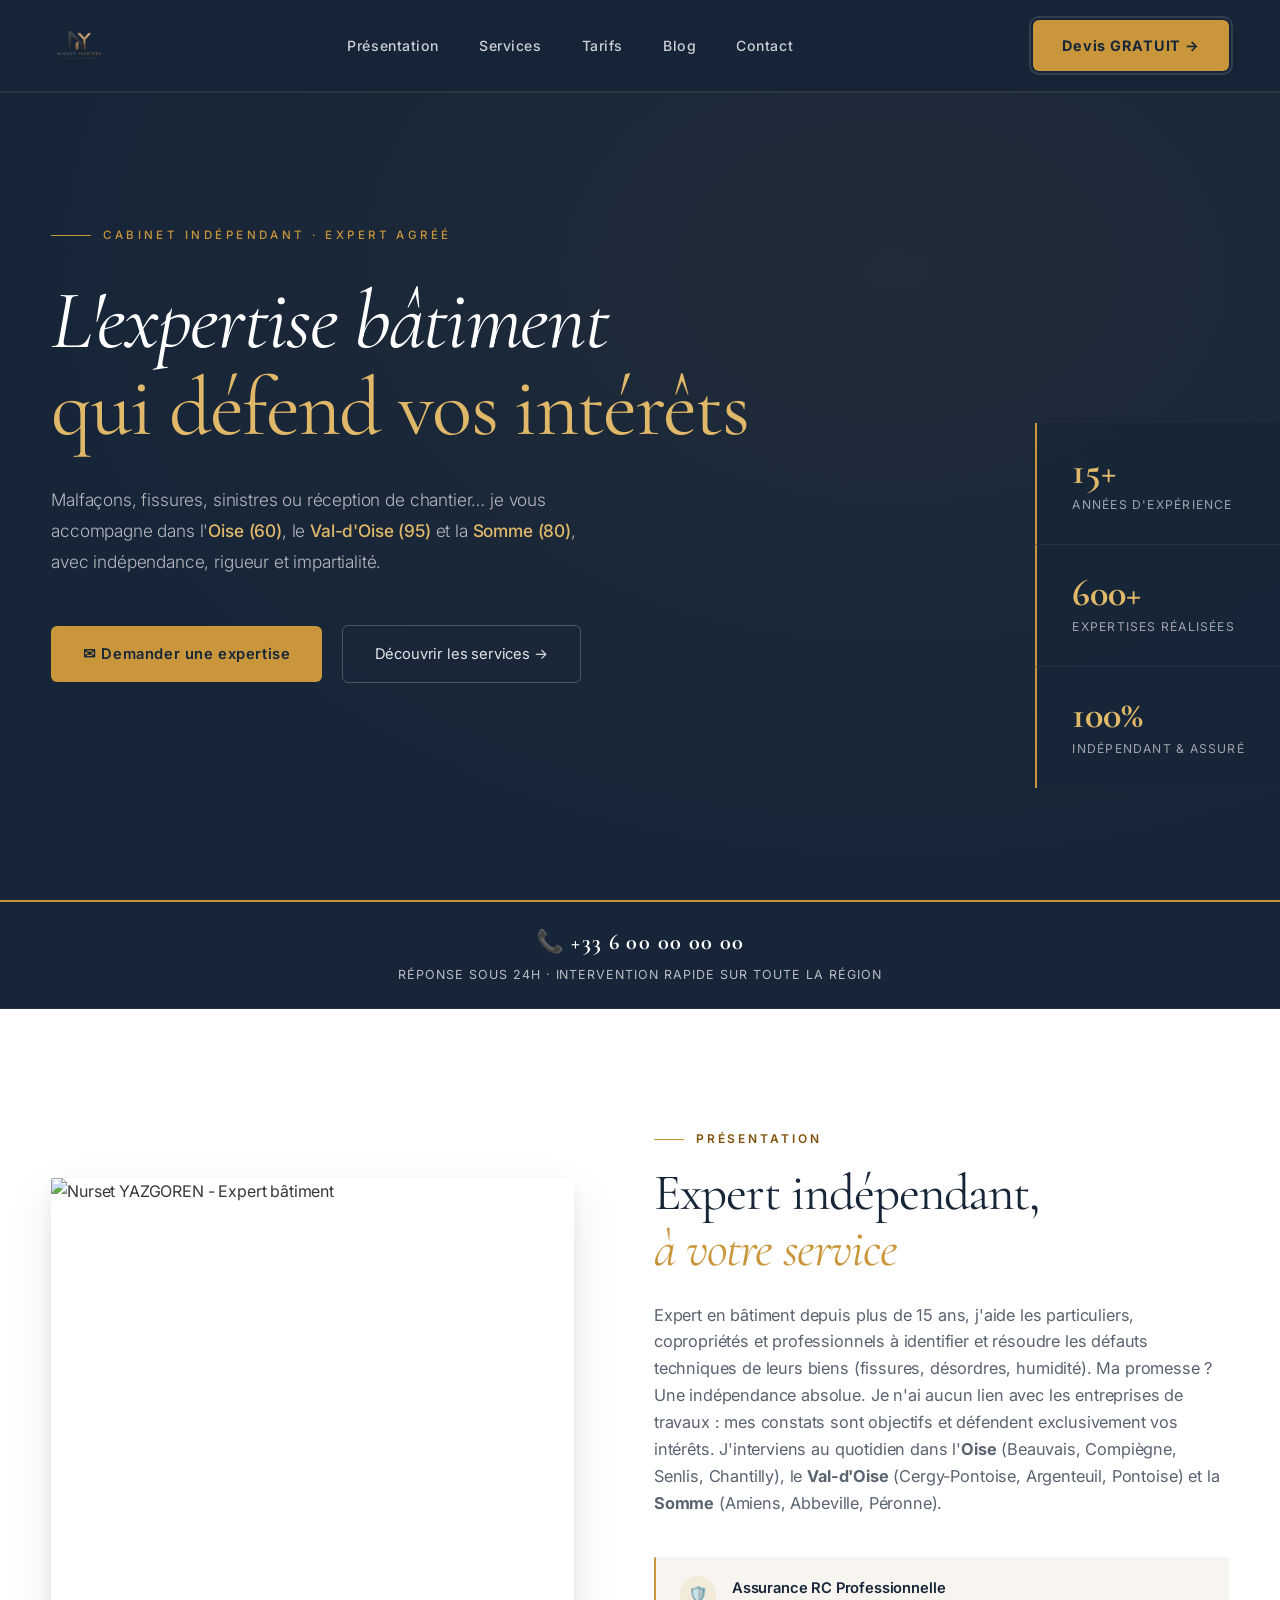
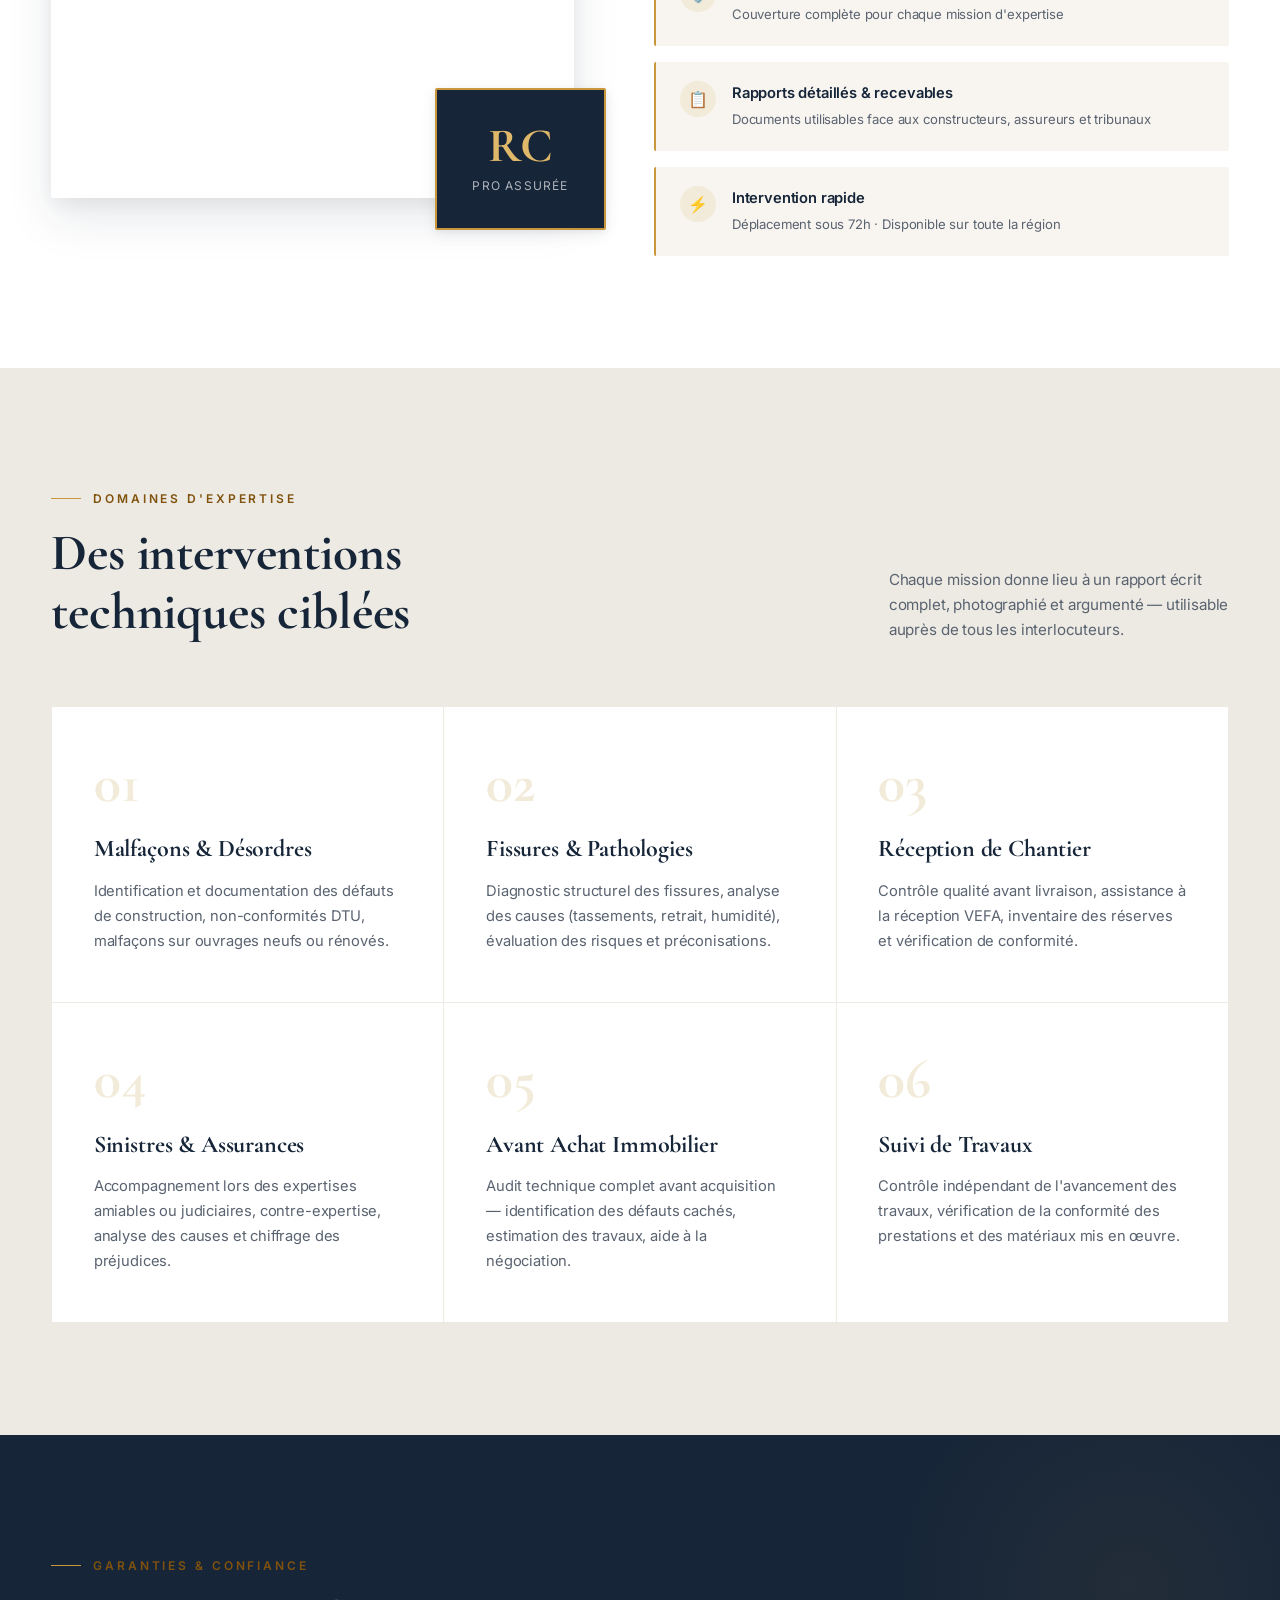
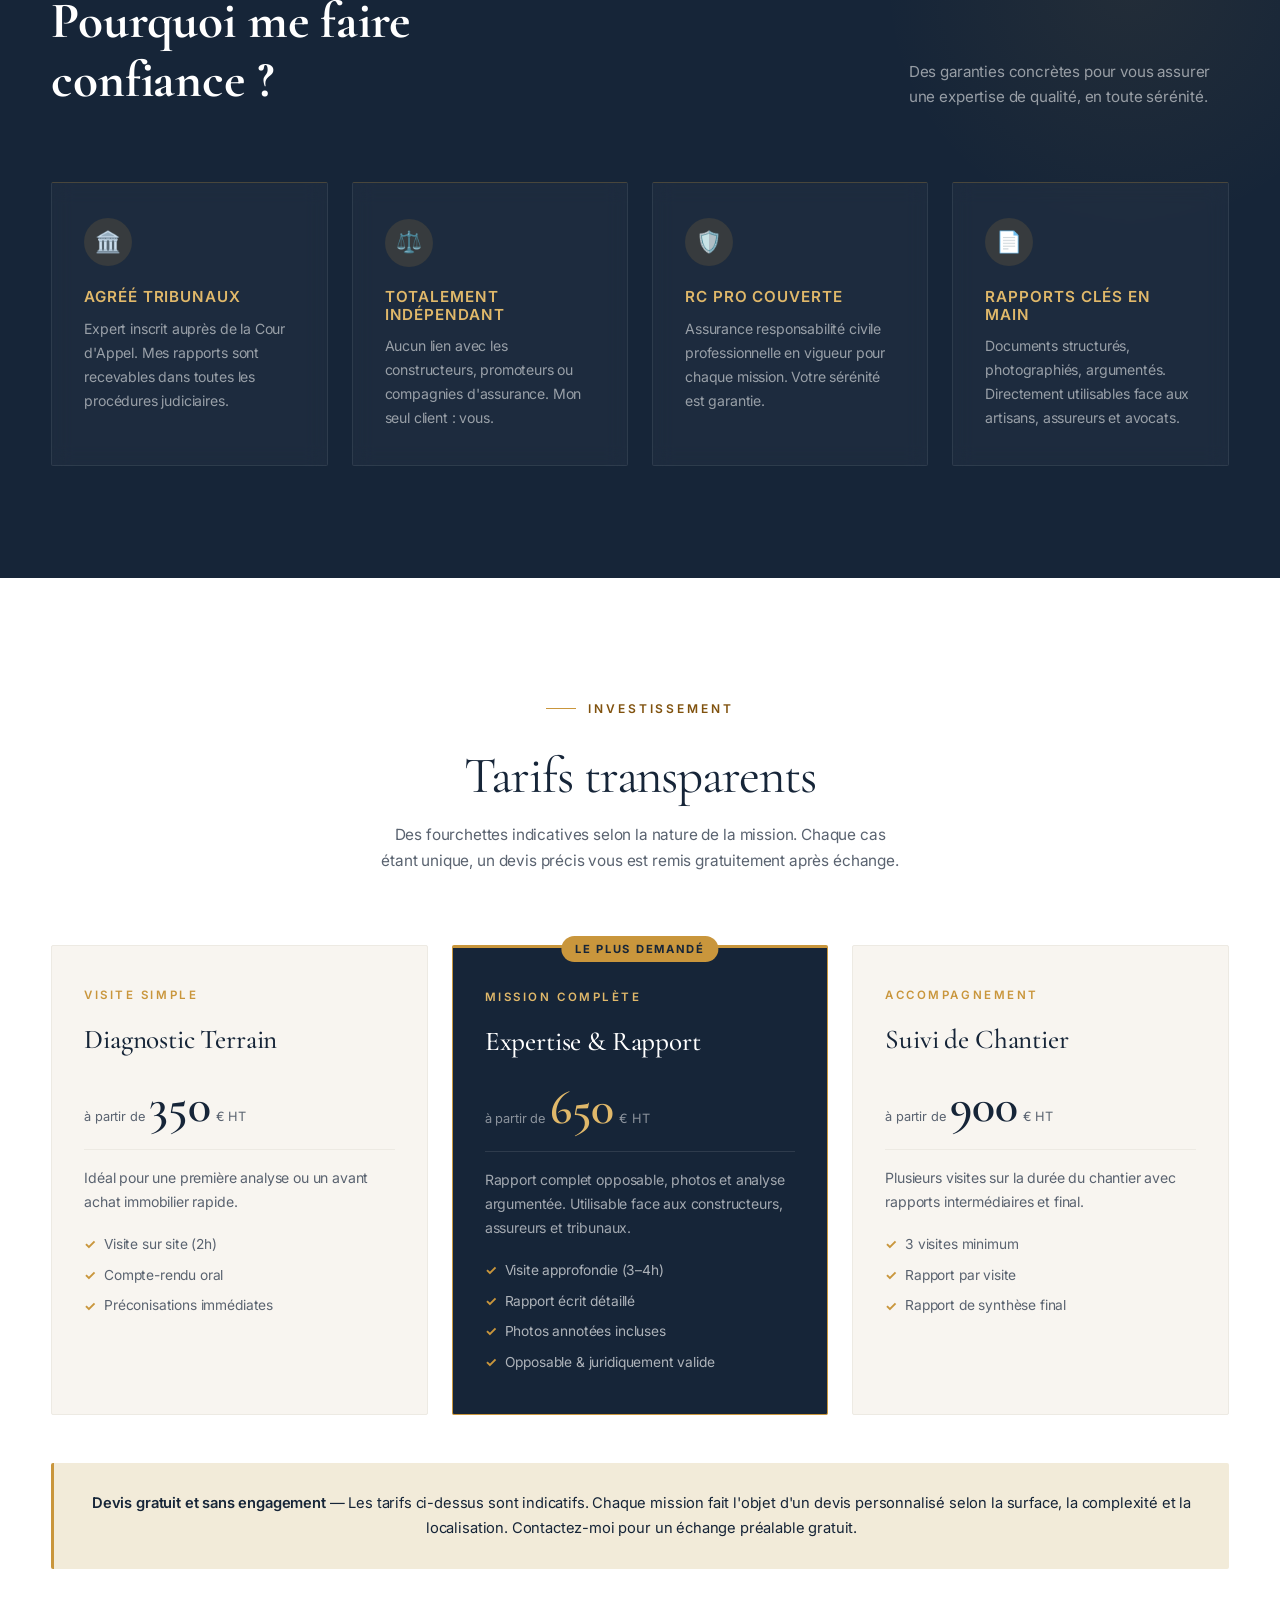
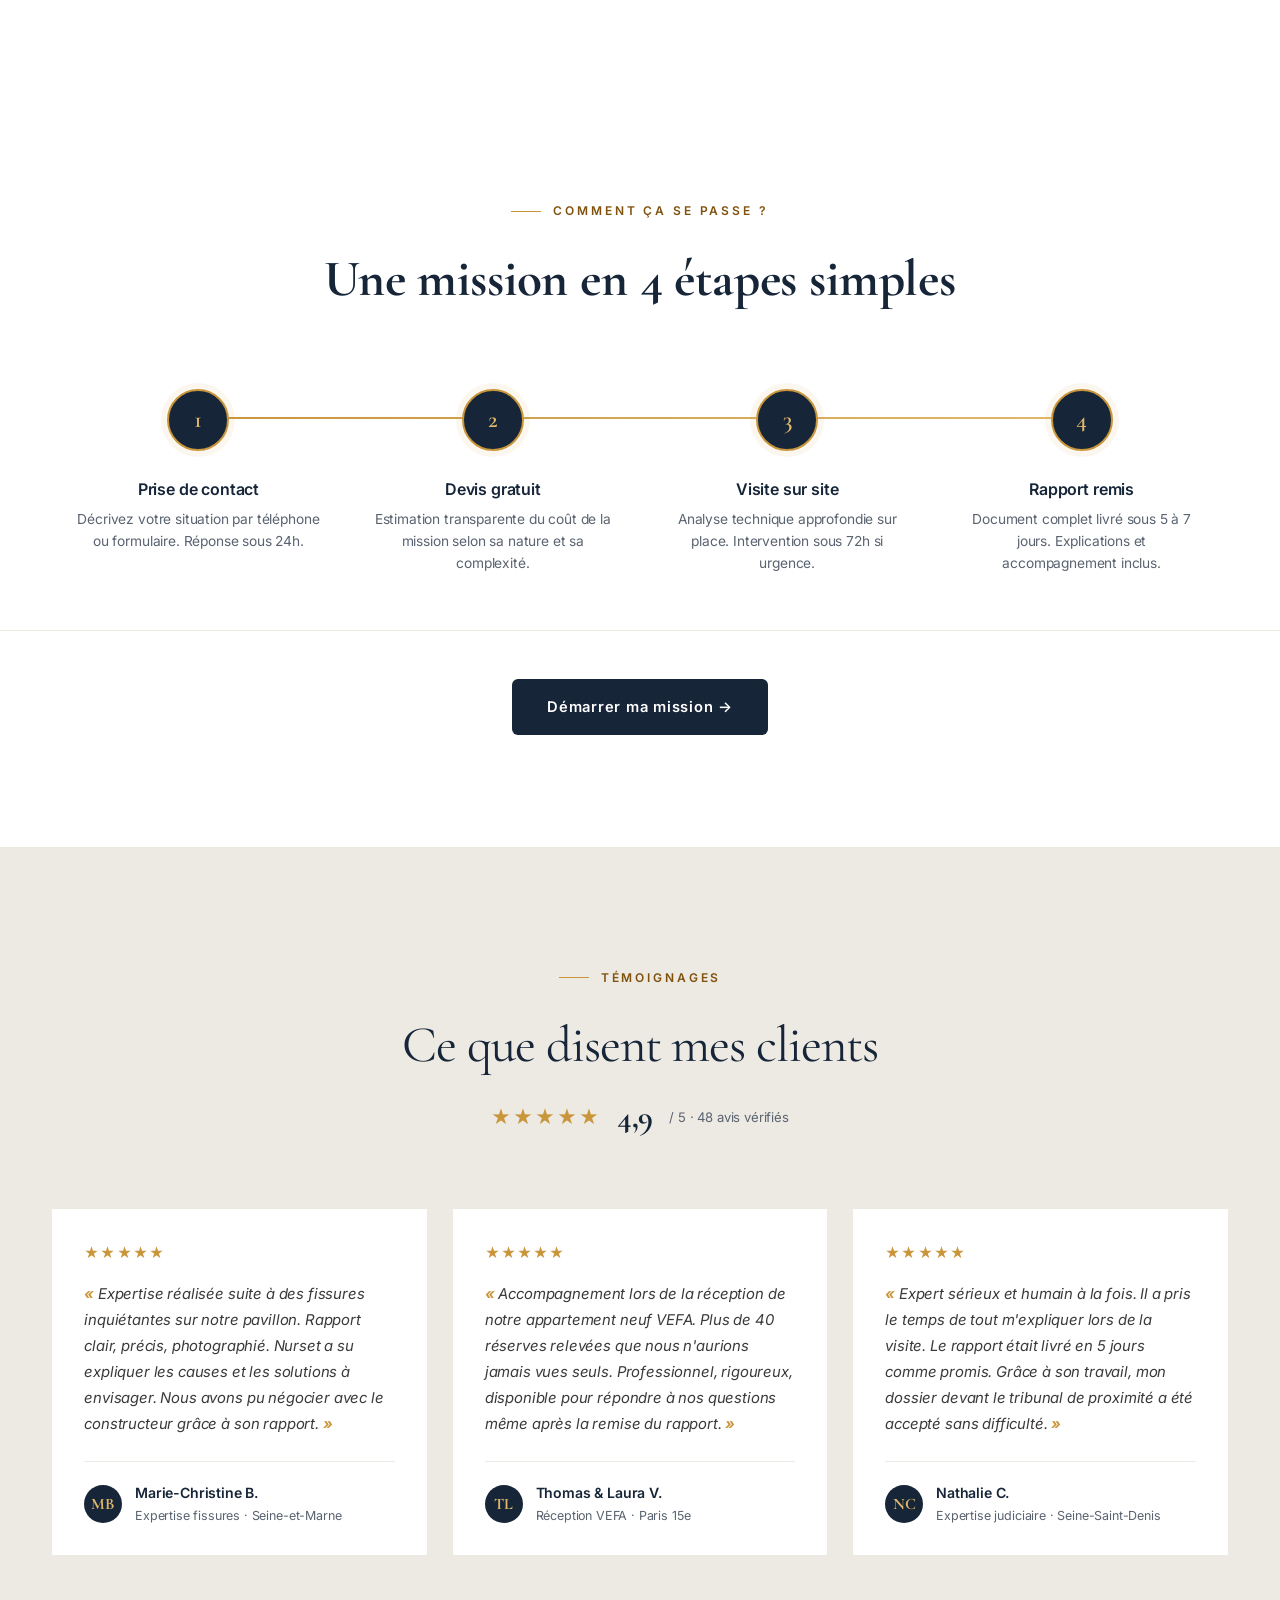
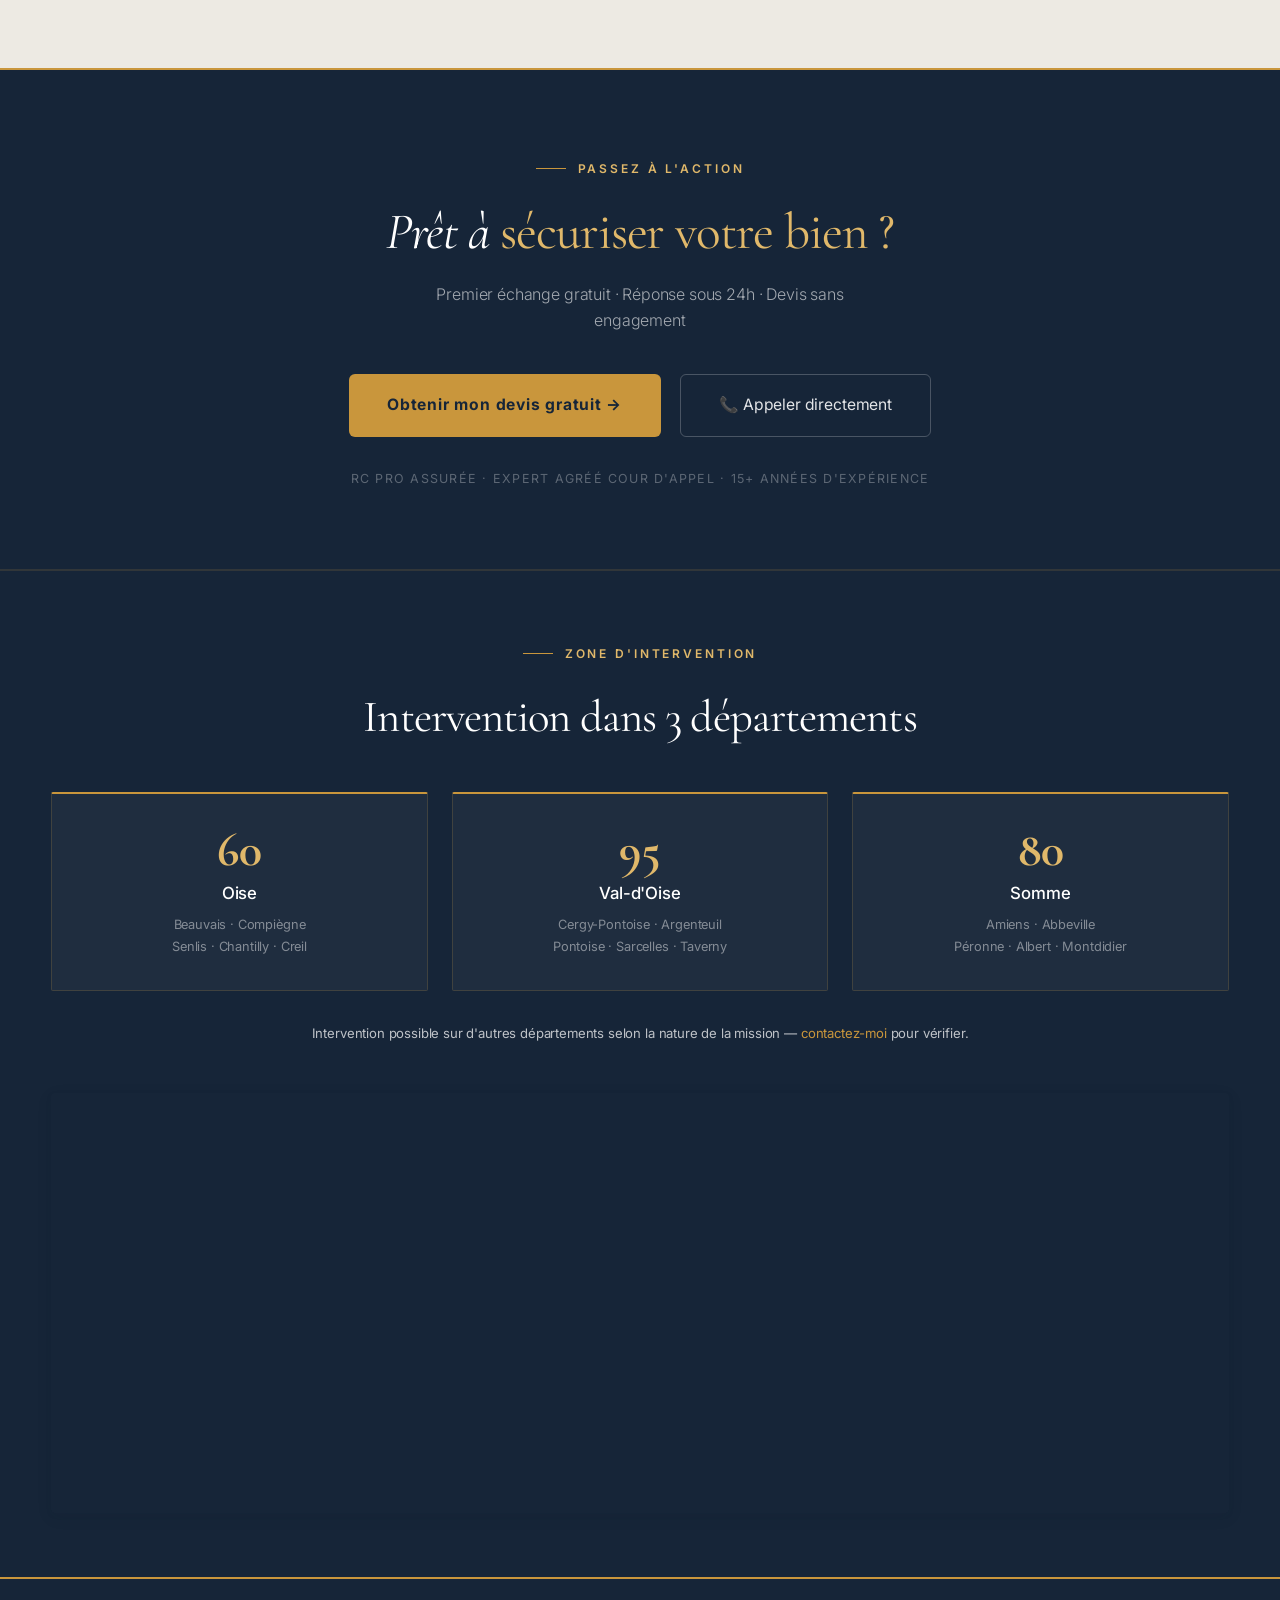
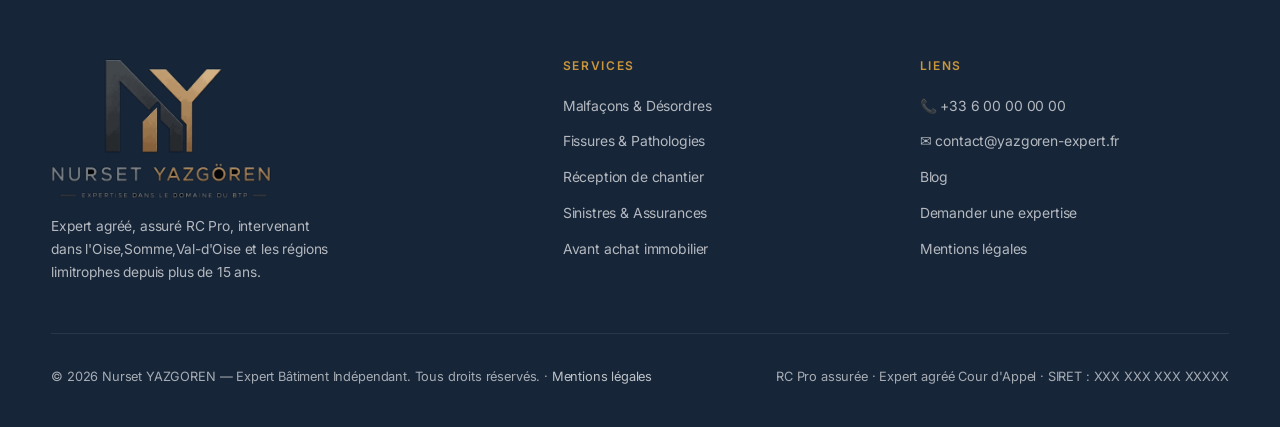
==== commit 28d6d228: "Add files via upload" ====
--- a/index.html
+++ b/index.html
@@ -15,7 +15,7 @@
   <meta property="og:title" content="Nurset YAZGOREN — Expert Bâtiment Indépendant | Oise · Val-d'Oise · Somme">
   <meta property="og:description" content="Expert bâtiment indépendant agréé dans l'Oise, le Val-d'Oise et la Somme. Malfaçons, fissures, VEFA, sinistres. Devis gratuit.">
   <meta property="og:locale" content="fr_FR">
-  <meta property="og:site_name" content="Nurset YAZGOREN — Expert Bâtiment">
+  <meta property="og:site_name" content="Nurset YAZGOREN — Expert Bâtiment">
   <meta property="og:url" content="https://www.yazgoren-expert.fr/">
   <meta name="twitter:card" content="summary">
   <meta name="twitter:title" content="Nurset YAZGOREN — Expert Bâtiment | Oise · Val-d'Oise · Somme">
@@ -51,7 +51,7 @@
   <link rel="stylesheet" href="style.css">
     <link rel="stylesheet" href="css/home.css">
 </head>
-<body>
+<body>
   <a class="skip-link" href="#main-content">Passer au contenu principal</a>
 
   <!-- HEADER -->
@@ -77,7 +77,7 @@
         <span></span><span></span><span></span>
       </button>
     </div>
-  </header>
+  </header>
   <main id="main-content" tabindex="-1">
 
   <!-- HERO -->
@@ -157,13 +157,9 @@
           <h2>Expert indépendant,<br><em>à votre service</em></h2>
 
           <p>
-            Nurset YAZGOREN est expert bâtiment indépendant depuis plus de 15 ans. 
-            Spécialisé dans les pathologies du bâtiment, il accompagne particuliers, 
-            copropriétés et professionnels dans l'analyse technique de leurs biens.
-          </p>
-
-          <p>
-            Son indépendance totale vis-à-vis des entreprises de construction lui garantit une impartialité absolue — ses conclusions ne servent que vos intérêts. Il intervient principalement dans l'<strong>Oise</strong> (Beauvais, Compiègne, Senlis, Chantilly), le <strong>Val-d'Oise</strong> (Cergy-Pontoise, Argenteuil, Pontoise) et la <strong>Somme</strong> (Amiens, Abbeville, Péronne).
+        Expert en bâtiment depuis plus de 15 ans, j'aide les particuliers, copropriétés et professionnels à identifier et résoudre les défauts techniques de leurs biens (fissures, désordres, humidité).
+
+Ma promesse ? Une indépendance absolue. Je n'ai aucun lien avec les entreprises de travaux : mes constats sont objectifs et défendent exclusivement vos intérêts. J'interviens au quotidien dans  l'<strong>Oise</strong> (Beauvais, Compiègne, Senlis, Chantilly), le <strong>Val-d'Oise</strong> (Cergy-Pontoise, Argenteuil, Pontoise) et la <strong>Somme</strong> (Amiens, Abbeville, Péronne).
           </p>
 
           <div class="cert-list">
@@ -468,7 +464,7 @@
 
 
   <!-- BLOC CONVERSION POST-AVIS -->
-  <section class="conversion-section" style="background:var(--navy);padding:5rem 0;text-align:center;border-top:2px solid var(--gold);border-bottom:1px solid rgba(201,150,60,0.15);">
+  <section class="conversion-section" style="background:var(--navy);padding:5rem 0;text-align:center;border-top:2px solid var(--gold);border-bottom:1px solid rgba(201,150,60,0.15);">
     <div class="container">
       <div class="section-label" style="justify-content:center;margin-bottom:1.5rem;">
         <div class="line"></div>
@@ -525,7 +521,7 @@
         Intervention possible sur d'autres départements selon la nature de la mission —
         <a href="contact.html">contactez-moi</a> pour vérifier.
       </p>
-      <div id="geoMap" role="region" aria-label="Carte interactive des zones d’intervention" style="height:420px;border-radius:4px;margin-top:3rem;box-shadow:var(--shadow-md);"></div>
+      <div id="geoMap" role="region" aria-label="Carte interactive des zones d’intervention" style="height:420px;border-radius:4px;margin-top:3rem;box-shadow:var(--shadow-md);"></div>
     </div>
   </section>
 
@@ -560,8 +556,8 @@
     geoMap.fitBounds(L.latLngBounds(zones.map(z => z.coords)), { padding: [40, 40] });
   </script>
 
-  <!-- FOOTER -->
-  </main>
+  <!-- FOOTER -->
+  </main>
   <footer>
     <div class="container">
       <div class="footer-top">
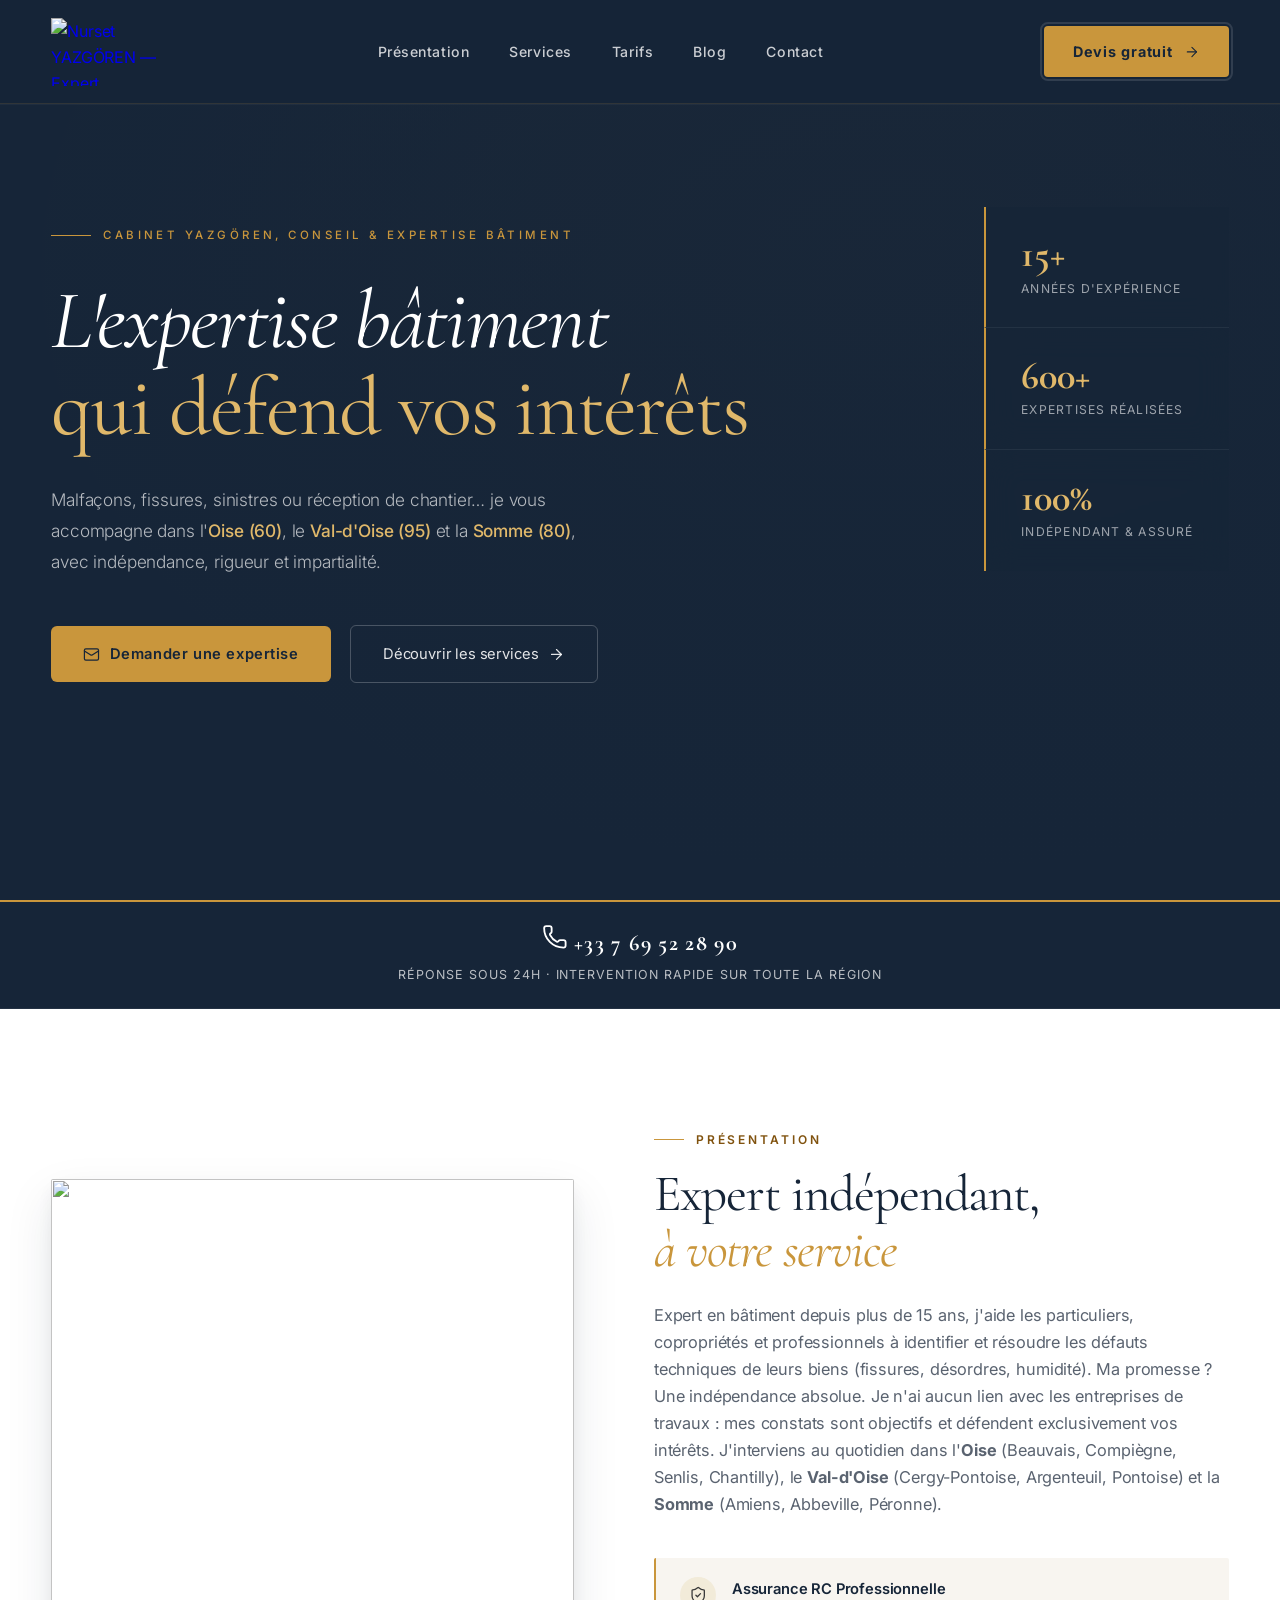
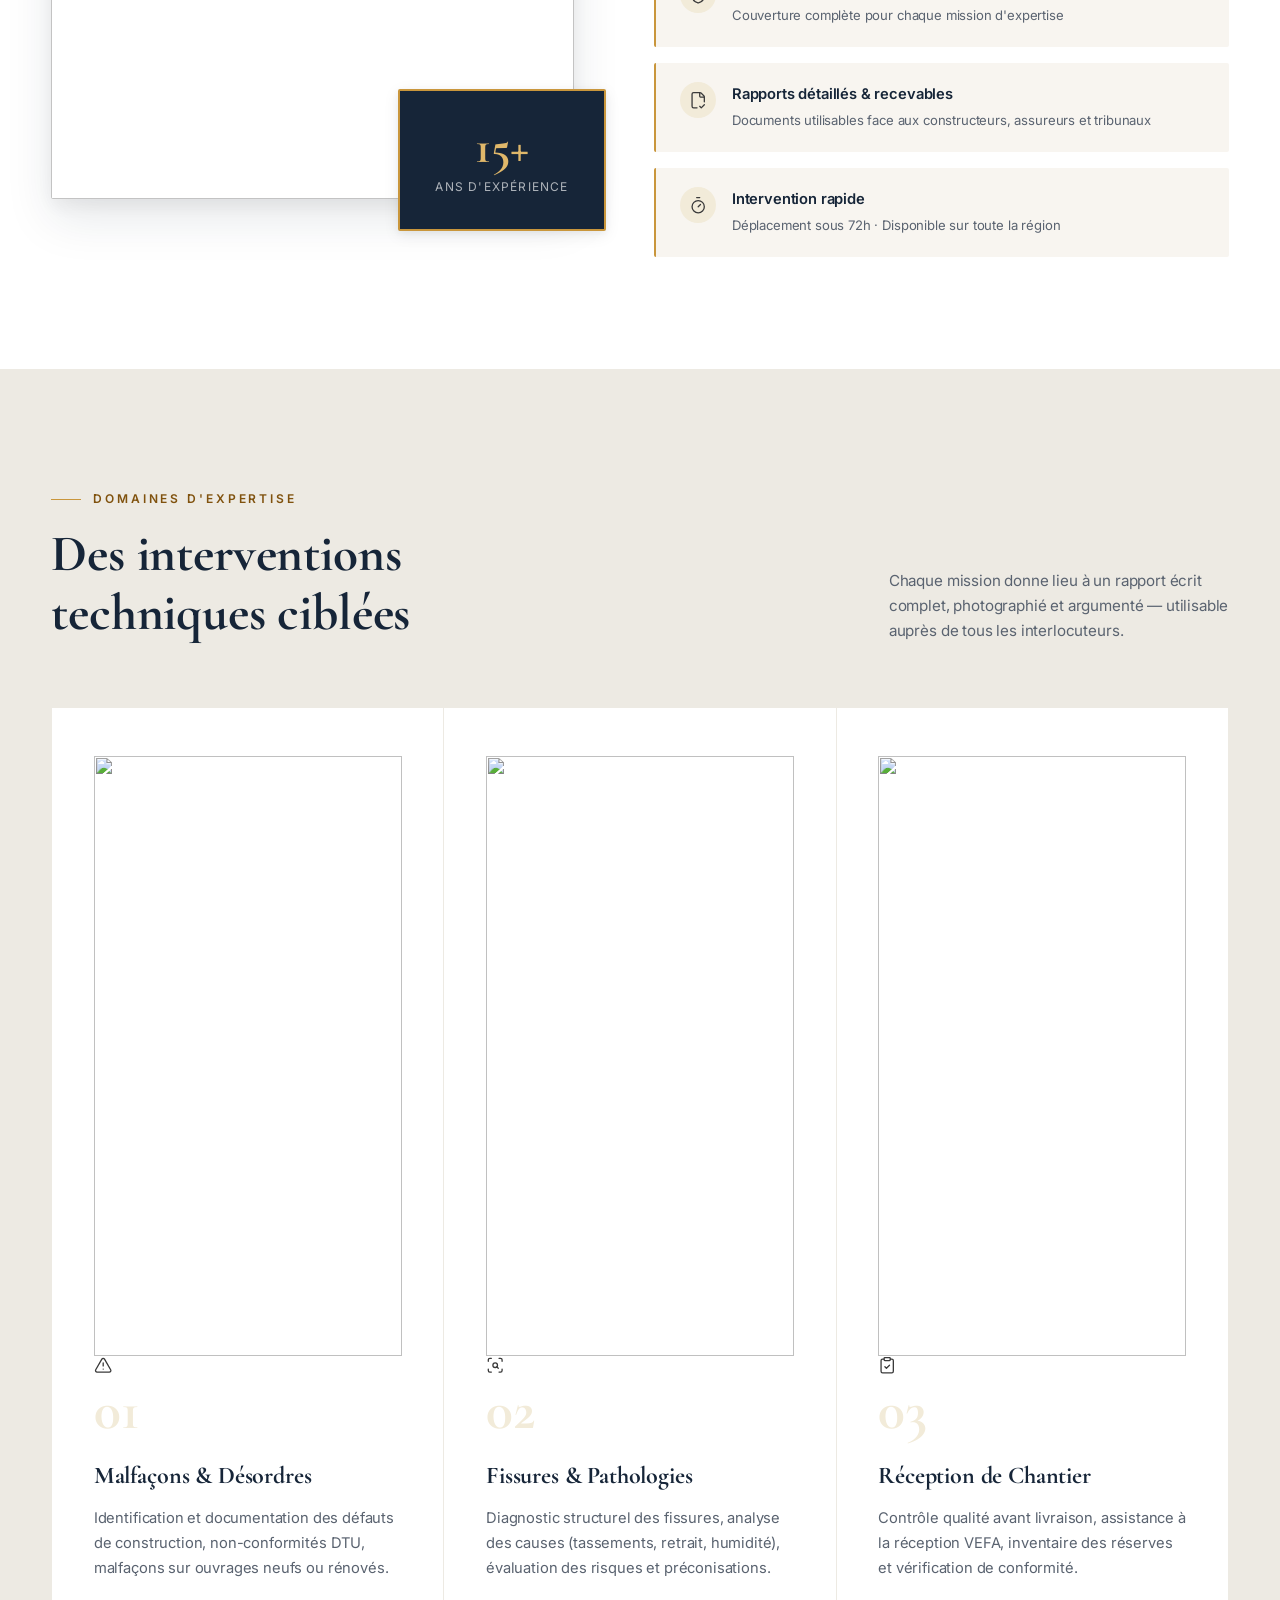
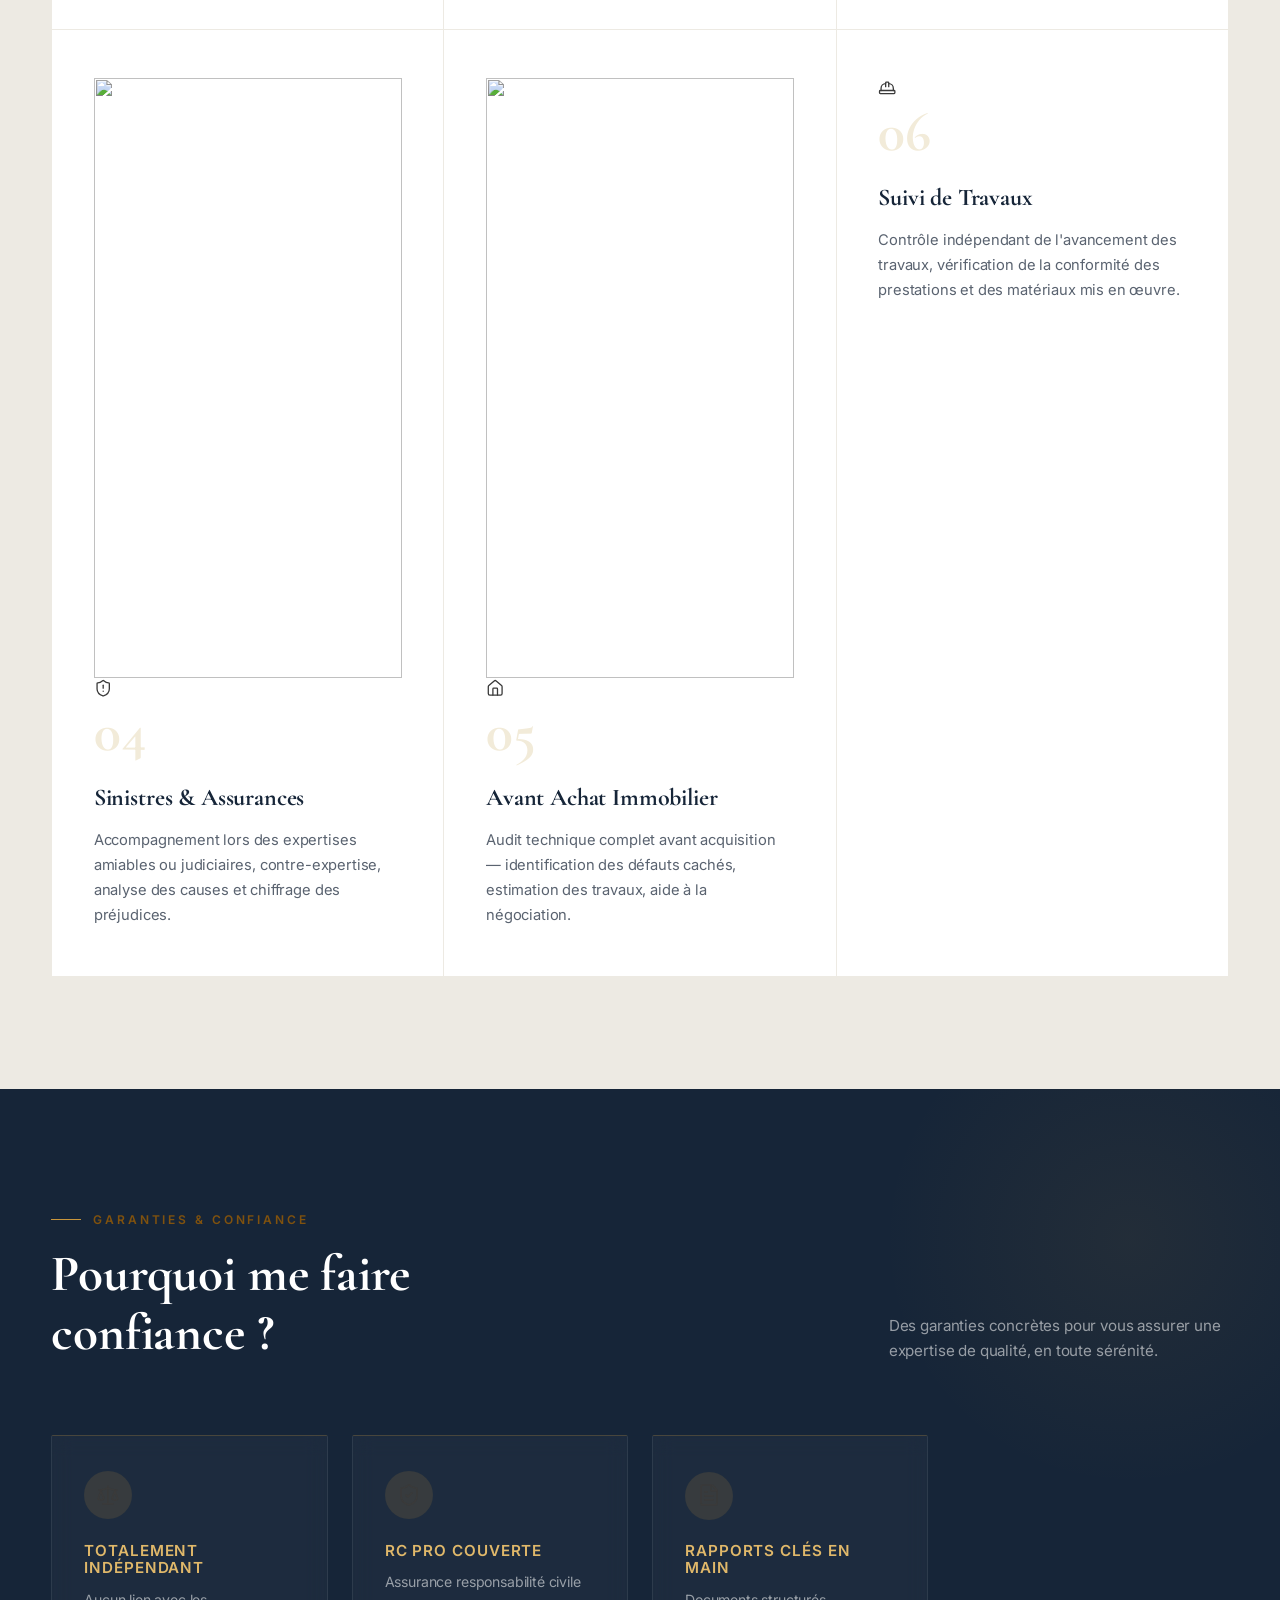
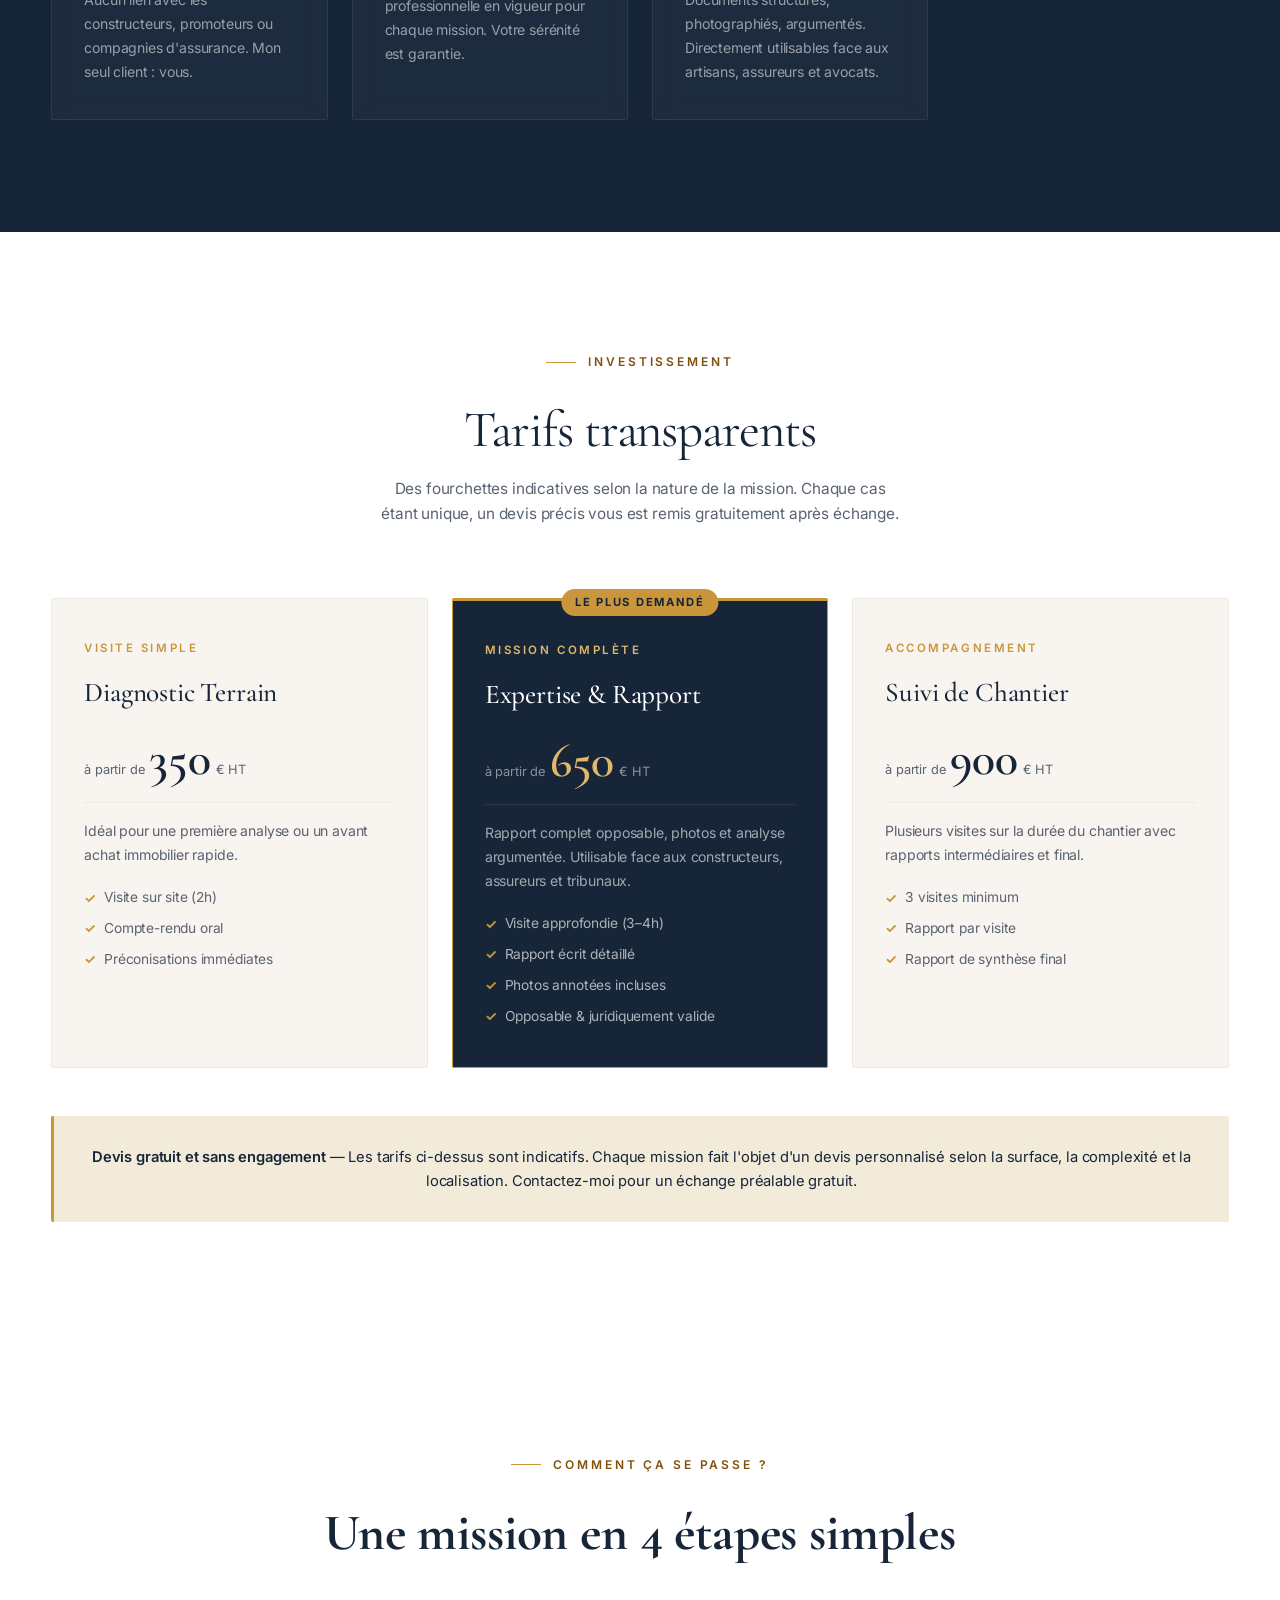
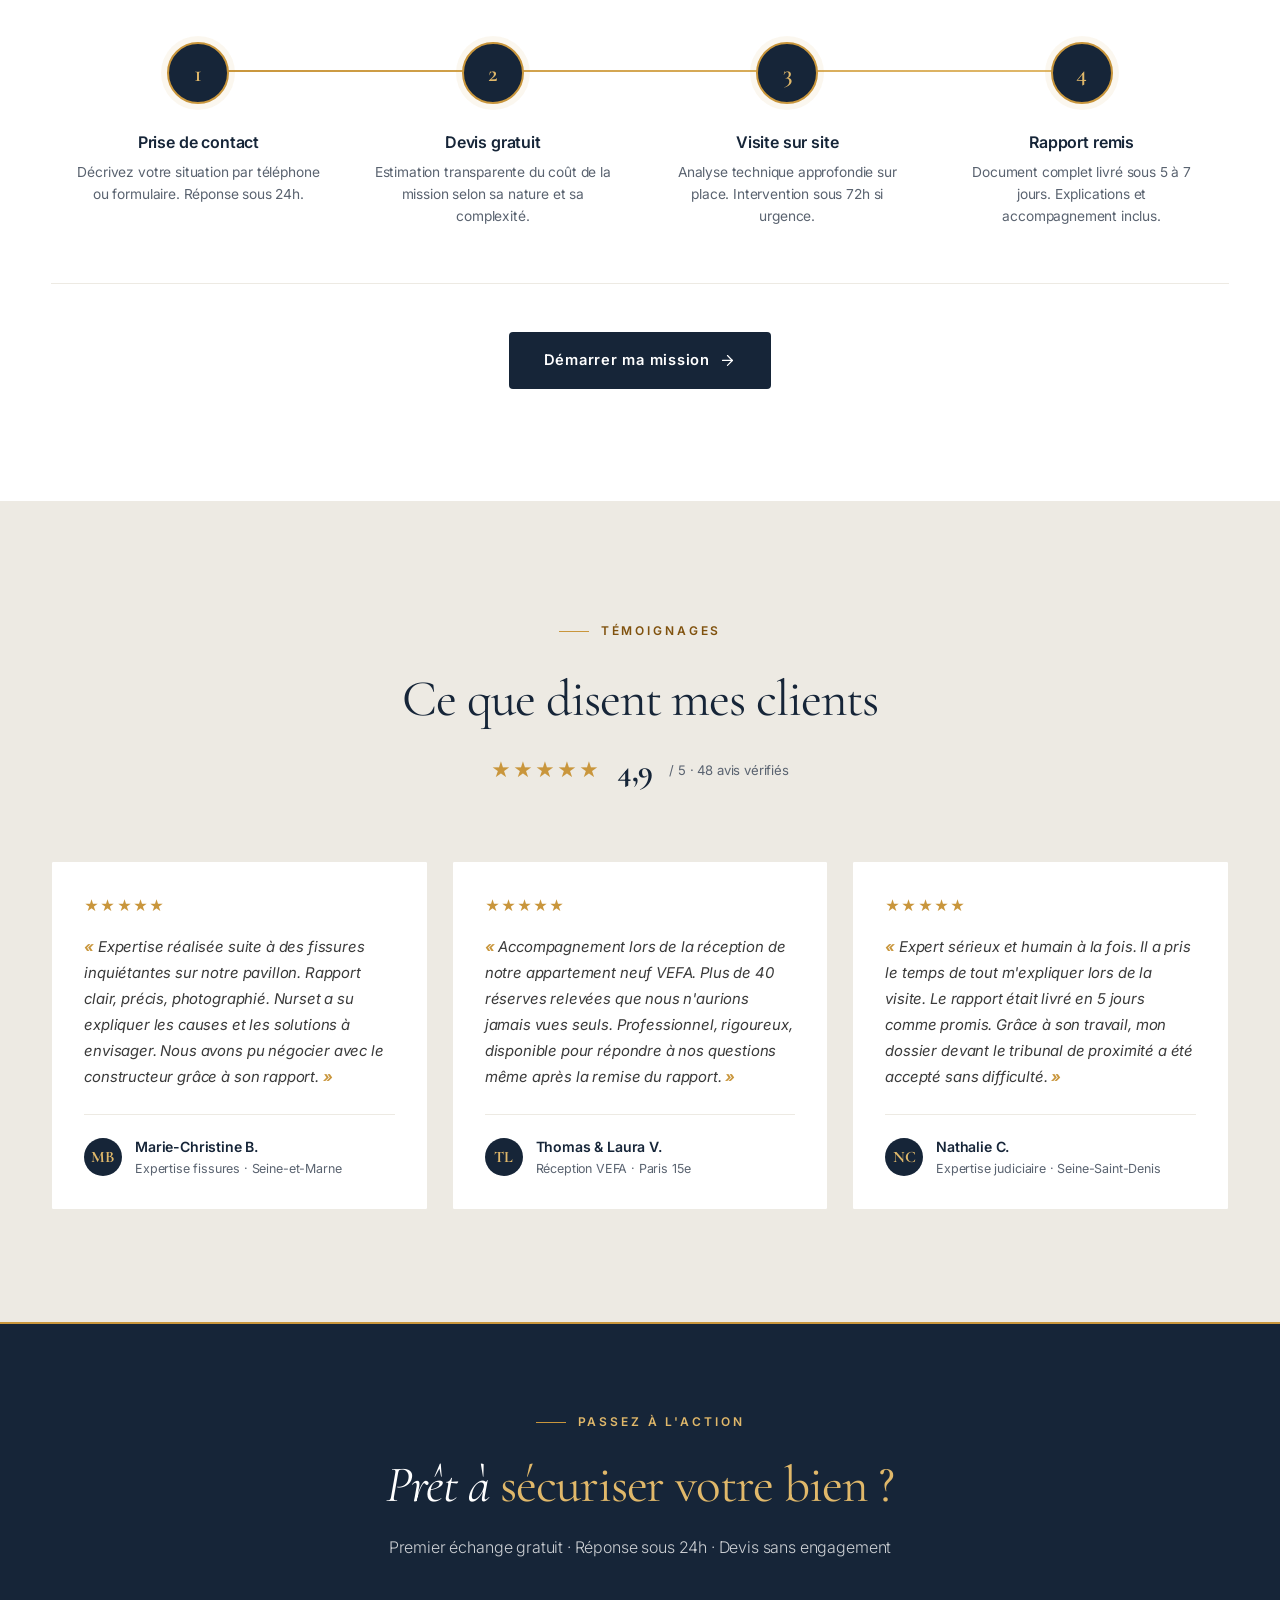
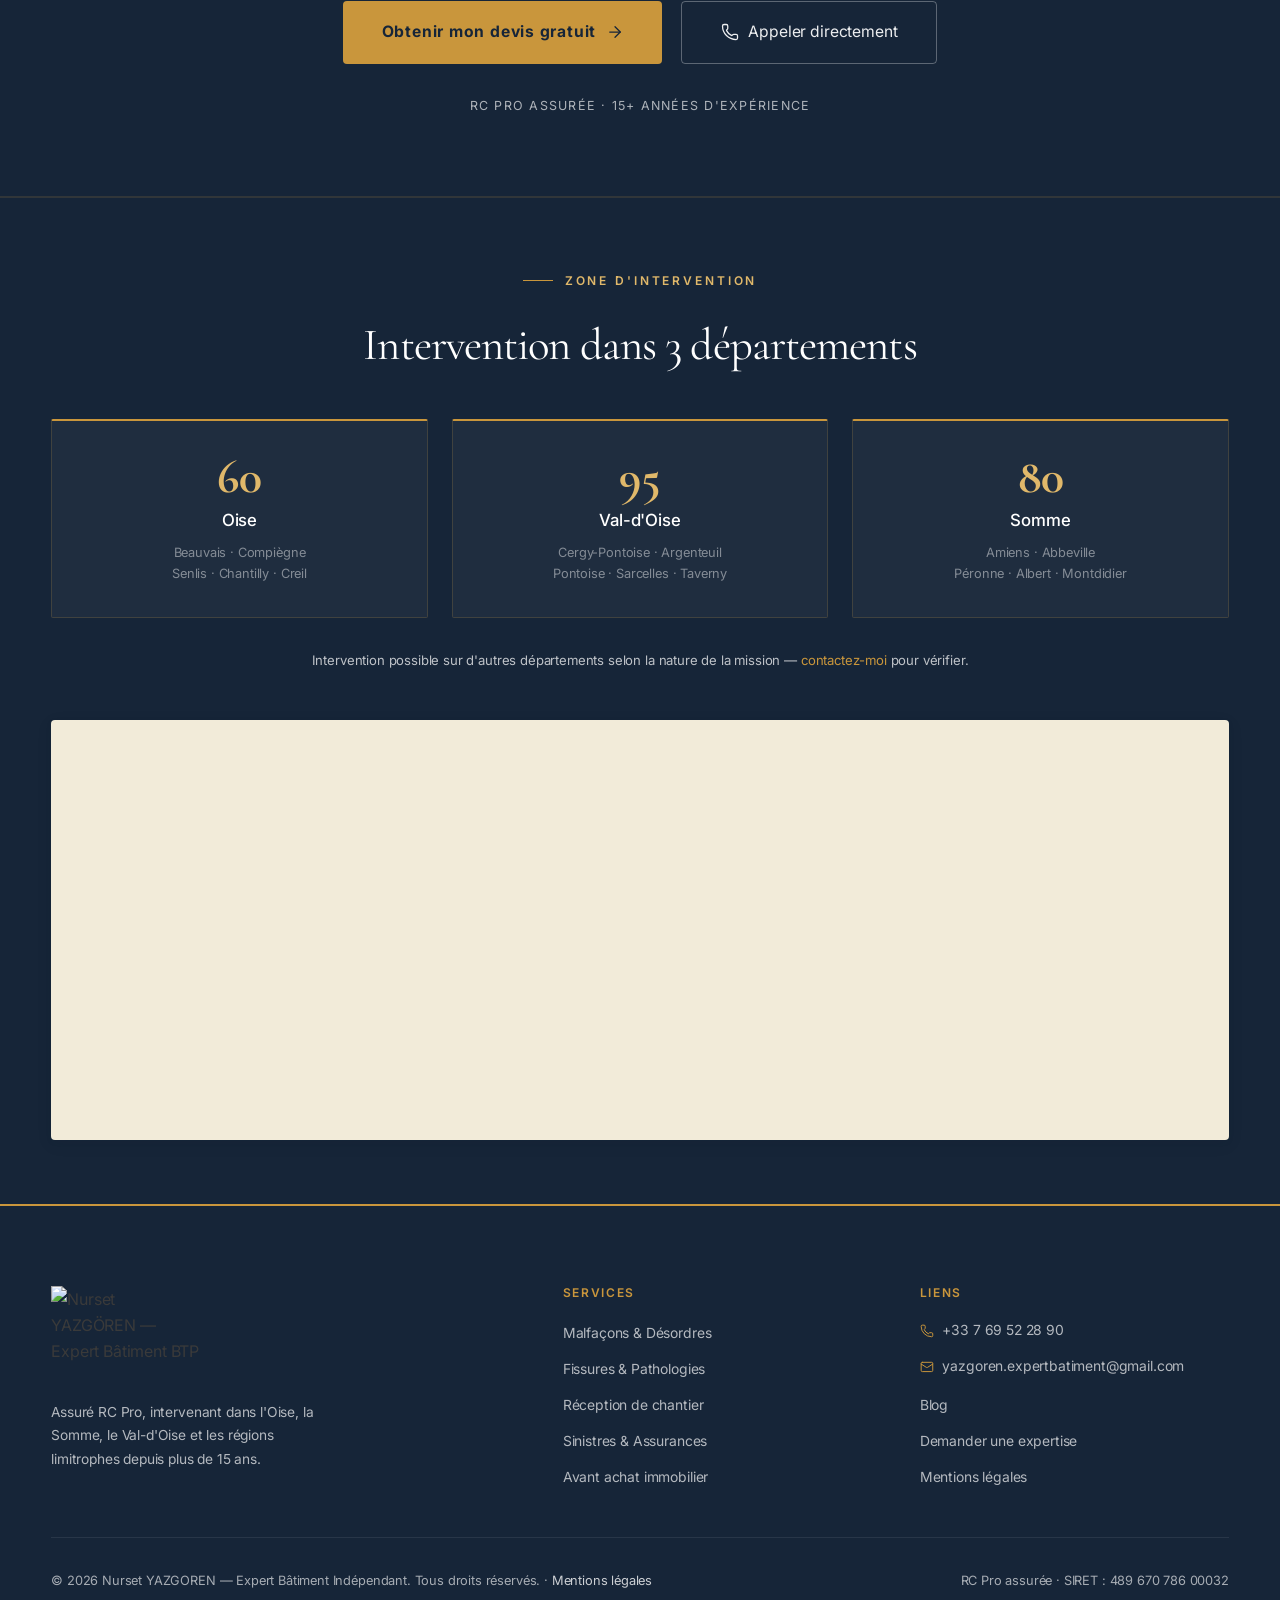
==== commit 8ff8e14e: "Add files via upload" ====
--- a/index.html
+++ b/index.html
@@ -1,701 +1,849 @@
-<!DOCTYPE html>
-<html lang="fr">
-<head>
-  <meta charset="UTF-8" />
-    <link rel="icon" type="image/png" href="img/favicon.png">
-<meta name="viewport" content="width=device-width, initial-scale=1.0" />
-  <title>Expert Bâtiment Indépendant — Oise, Val-d'Oise, Somme | Nurset YAZGOREN</title>
-  <meta name="description" content="Nurset YAZGOREN, expert bâtiment indépendant agréé dans l'Oise (60), le Val-d'Oise (95) et la Somme (80). Malfaçons, fissures, réception VEFA, sinistres. Rapport opposable. Devis gratuit.">
-<meta name="author" content="Nurset YAZGOREN">
-  <meta name="robots" content="index, follow">
-  <meta name="geo.region" content="FR-60 FR-95 FR-80">
-  <meta name="geo.placename" content="Oise, Val-d'Oise, Somme">
-  <link rel="canonical" href="https://www.yazgoren-expert.fr/">
-  <meta property="og:type" content="website">
-  <meta property="og:title" content="Nurset YAZGOREN — Expert Bâtiment Indépendant | Oise · Val-d'Oise · Somme">
-  <meta property="og:description" content="Expert bâtiment indépendant agréé dans l'Oise, le Val-d'Oise et la Somme. Malfaçons, fissures, VEFA, sinistres. Devis gratuit.">
-  <meta property="og:locale" content="fr_FR">
-  <meta property="og:site_name" content="Nurset YAZGOREN — Expert Bâtiment">
-  <meta property="og:url" content="https://www.yazgoren-expert.fr/">
-  <meta name="twitter:card" content="summary">
-  <meta name="twitter:title" content="Nurset YAZGOREN — Expert Bâtiment | Oise · Val-d'Oise · Somme">
-  <meta name="twitter:description" content="Expert bâtiment indépendant agréé. Malfaçons, fissures, VEFA. Oise, Val-d'Oise, Somme.">
-  <script type="application/ld+json">
-  {
-    "@context": "https://schema.org",
-    "@type": "LocalBusiness",
-    "name": "Nurset YAZGOREN — Expert Bâtiment Indépendant",
-    "description": "Expert bâtiment indépendant agréé. Malfaçons, fissures, réception VEFA, sinistres. Oise, Val-d'Oise, Somme.",
-    "url": "https://www.yazgoren-expert.fr",
-    "telephone": "+33600000000",
-    "email": "contact@yazgoren-expert.fr",
-    "priceRange": "€€",
-    "areaServed": [
-      {"@type": "AdministrativeArea", "name": "Oise"},
-      {"@type": "AdministrativeArea", "name": "Val-d'Oise"},
-      {"@type": "AdministrativeArea", "name": "Somme"}
-    ],
-    "knowsAbout": ["Expertise bâtiment", "Pathologies construction", "Malfaçons", "Fissures structurelles", "Réception VEFA", "Contre-expertise assurance"],
-    "hasCredential": "Expert judiciaire agréé Cour d'Appel",
-    "openingHoursSpecification": {
-      "@type": "OpeningHoursSpecification",
-      "dayOfWeek": ["Monday","Tuesday","Wednesday","Thursday","Friday"],
-      "opens": "08:00",
-      "closes": "19:00"
-    }
-  }
-  </script>
-  <link rel="preconnect" href="https://fonts.googleapis.com">
-  <link rel="preconnect" href="https://fonts.gstatic.com" crossorigin>
-  <link href="https://fonts.googleapis.com/css2?family=Cormorant+Garamond:ital,wght@0,300;0,400;0,500;0,600;0,700;1,300;1,400;1,500;1,600&family=Inter:wght@300;400;500;600&display=swap" rel="stylesheet">
-  <link rel="stylesheet" href="style.css">
-    <link rel="stylesheet" href="css/home.css">
-</head>
-<body>
-  <a class="skip-link" href="#main-content">Passer au contenu principal</a>
-
-  <!-- HEADER -->
-  <header>
-    <div class="container navbar">
-      <a href="index.html" class="logo-link">
-        <img src="img/log1.png" alt="Nurset YAZGÖREN — Expert Bâtiment BTP" class="logo-img-real">
-      </a>
-
-      <nav aria-label="Navigation principale"><ul class="nav-links" id="navLinks">
-        <li><a href="#about">Présentation</a></li>
-        <li><a href="#services">Services</a></li>
-        <li><a href="#tarifs">Tarifs</a></li>
-        <li><a href="blog.html">Blog</a></li>
-        <li><a href="contact.html">Contact</a></li>
-      </ul></nav>
-
-      <a href="contact.html" class="btn-nav desktop">
-        Devis GRATUIT →
-      </a>
-
-      <button type="button" class="menu-toggle" id="menuToggle" aria-controls="navLinks" aria-expanded="false" aria-label="Menu principal">
-        <span></span><span></span><span></span>
-      </button>
-    </div>
-  </header>
-  <main id="main-content" tabindex="-1">
-
-  <!-- HERO -->
-  <section class="hero">
-    <div class="hero-bg"></div>
-    <div class="container">
-      <div class="hero-content fade-up visible">
-        <div class="hero-eyebrow">
-          <div class="eyebrow-line"></div>
-          <span class="eyebrow-text">Cabinet indépendant · Expert agréé</span>
-        </div>
-
-        <h1>
-          L'expertise bâtiment<br>
-          <em>qui défend vos intérêts</em>
-        </h1>
-
-        <p class="hero-desc">
-          Malfaçons, fissures, sinistres ou réception de chantier…
-         je vous accompagne dans l'<strong style="color:var(--gold-light);font-weight:500;">Oise (60)</strong>, le <strong style="color:var(--gold-light);font-weight:500;">Val-d'Oise (95)</strong> et la <strong style="color:var(--gold-light);font-weight:500;">Somme (80)</strong>, avec indépendance, rigueur et impartialité.
-
-        <div class="hero-actions">
-          <a href="contact.html" class="btn-primary">
-            ✉ Demander une expertise
-          </a>
-          <a href="#services" class="btn-ghost">
-            Découvrir les services →
-          </a>
-        </div>
-      </div>
-
-      <div class="hero-stats">
-        <div class="stat-item">
-          <div class="stat-num">15+</div>
-          <div class="stat-label">Années d'expérience</div>
-        </div>
-        <div class="stat-item">
-          <div class="stat-num">600+</div>
-          <div class="stat-label">Expertises réalisées</div>
-        </div>
-        <div class="stat-item">
-          <div class="stat-num">100%</div>
-          <div class="stat-label">Indépendant & assuré</div>
-        </div>
-      </div>
-    </div>
-  </section>
-
-  <!-- PHONE STRIP -->
-  <div class="phone-strip">
-    <a href="tel:+33600000000">📞 +33 6 00 00 00 00</a>
-    <p>Réponse sous 24h · Intervention rapide sur toute la région</p>
-  </div>
-
-  <!-- ABOUT -->
-  <section class="about-section" id="about">
-    <div class="container">
-      <div class="about-grid">
-        <div class="about-img-wrap fade-up">
-          <img
-            src="https://images.unsplash.com/photo-1504307651254-35680f356dfd?q=80&w=900&auto=format&fit=crop"
-            alt="Nurset YAZGOREN - Expert bâtiment"
-            loading="lazy"
-          />
-          <div class="about-img-badge">
-            <div class="big">RC</div>
-            <div class="small">Pro assurée</div>
-          </div>
-        </div>
-
-        <div class="about-content fade-up">
-          <div class="section-label">
-            <div class="line"></div>
-            <span>Présentation</span>
-          </div>
-
-          <h2>Expert indépendant,<br><em>à votre service</em></h2>
-
-          <p>
-        Expert en bâtiment depuis plus de 15 ans, j'aide les particuliers, copropriétés et professionnels à identifier et résoudre les défauts techniques de leurs biens (fissures, désordres, humidité).
-
-Ma promesse ? Une indépendance absolue. Je n'ai aucun lien avec les entreprises de travaux : mes constats sont objectifs et défendent exclusivement vos intérêts. J'interviens au quotidien dans  l'<strong>Oise</strong> (Beauvais, Compiègne, Senlis, Chantilly), le <strong>Val-d'Oise</strong> (Cergy-Pontoise, Argenteuil, Pontoise) et la <strong>Somme</strong> (Amiens, Abbeville, Péronne).
-          </p>
-
-          <div class="cert-list">
-            
-            <div class="cert-item">
-              <div class="cert-icon">🛡️</div>
-              <div class="cert-text">
-                <strong>Assurance RC Professionnelle</strong>
-                <span>Couverture complète pour chaque mission d'expertise</span>
-              </div>
-            </div>
-            <div class="cert-item">
-              <div class="cert-icon">📋</div>
-              <div class="cert-text">
-                <strong>Rapports détaillés & recevables</strong>
-                <span>Documents utilisables face aux constructeurs, assureurs et tribunaux</span>
-              </div>
-            </div>
-            <div class="cert-item">
-              <div class="cert-icon">⚡</div>
-              <div class="cert-text">
-                <strong>Intervention rapide</strong>
-                <span>Déplacement sous 72h · Disponible sur toute la région</span>
-              </div>
-            </div>
-          </div>
-        </div>
-      </div>
-    </div>
-  </section>
-
-  <!-- SERVICES -->
-  <section class="services-section" id="services">
-    <div class="container">
-      <div class="services-header fade-up">
-        <div>
-          <div class="section-label">
-            <div class="line"></div>
-            <span>Domaines d'expertise</span>
-          </div>
-          <h2>Des interventions<br>techniques ciblées</h2>
-        </div>
-        <p>Chaque mission donne lieu à un rapport écrit complet, photographié et argumenté — utilisable auprès de tous les interlocuteurs.</p>
-      </div>
-
-      <div class="services-grid fade-up">
-        <div class="service-card">
-          <div class="service-num">01</div>
-          <h3>Malfaçons & Désordres</h3>
-          <p>Identification et documentation des défauts de construction, non-conformités DTU, malfaçons sur ouvrages neufs ou rénovés.</p>
-        </div>
-
-        <div class="service-card">
-          <div class="service-num">02</div>
-          <h3>Fissures & Pathologies</h3>
-          <p>Diagnostic structurel des fissures, analyse des causes (tassements, retrait, humidité), évaluation des risques et préconisations.</p>
-        </div>
-
-        <div class="service-card">
-          <div class="service-num">03</div>
-          <h3>Réception de Chantier</h3>
-          <p>Contrôle qualité avant livraison, assistance à la réception VEFA, inventaire des réserves et vérification de conformité.</p>
-        </div>
-
-        <div class="service-card">
-          <div class="service-num">04</div>
-          <h3>Sinistres & Assurances</h3>
-          <p>Accompagnement lors des expertises amiables ou judiciaires, contre-expertise, analyse des causes et chiffrage des préjudices.</p>
-        </div>
-
-        <div class="service-card">
-          <div class="service-num">05</div>
-          <h3>Avant Achat Immobilier</h3>
-          <p>Audit technique complet avant acquisition — identification des défauts cachés, estimation des travaux, aide à la négociation.</p>
-        </div>
-
-        <div class="service-card">
-          <div class="service-num">06</div>
-          <h3>Suivi de Travaux</h3>
-          <p>Contrôle indépendant de l'avancement des travaux, vérification de la conformité des prestations et des matériaux mis en œuvre.</p>
-        </div>
-      </div>
-    </div>
-  </section>
-
-  <!-- TRUST / GUARANTIES -->
-  <section class="trust-section" id="garanties">
-    <div class="container">
-      <div class="trust-top fade-up">
-        <div>
-          <div class="section-label">
-            <div class="line"></div>
-            <span>Garanties & Confiance</span>
-          </div>
-          <h2>Pourquoi me faire<br>confiance ?</h2>
-        </div>
-        <p style="color:rgba(255,255,255,0.55); max-width:320px;">Des garanties concrètes pour vous assurer une expertise de qualité, en toute sérénité.</p>
-      </div>
-
-      <div class="trust-grid fade-up">
-        <div class="trust-card">
-          <div class="trust-icon">🏛️</div>
-          <h3>Agréé Tribunaux</h3>
-          <p>Expert inscrit auprès de la Cour d'Appel. Mes rapports sont recevables dans toutes les procédures judiciaires.</p>
-        </div>
-
-        <div class="trust-card">
-          <div class="trust-icon">⚖️</div>
-          <h3>Totalement Indépendant</h3>
-          <p>Aucun lien avec les constructeurs, promoteurs ou compagnies d'assurance. Mon seul client : vous.</p>
-        </div>
-
-        <div class="trust-card">
-          <div class="trust-icon">🛡️</div>
-          <h3>RC Pro Couverte</h3>
-          <p>Assurance responsabilité civile professionnelle en vigueur pour chaque mission. Votre sérénité est garantie.</p>
-        </div>
-
-        <div class="trust-card">
-          <div class="trust-icon">📄</div>
-          <h3>Rapports Clés en Main</h3>
-          <p>Documents structurés, photographiés, argumentés. Directement utilisables face aux artisans, assureurs et avocats.</p>
-        </div>
-      </div>
-    </div>
-  </section>
-
-
-
-  <!-- TARIFS -->
-  <section class="tarifs-section" id="tarifs">
-    <div class="container">
-      <div class="tarifs-header fade-up">
-        <div class="section-label" style="justify-content:center;">
-          <div class="line"></div>
-          <span>Investissement</span>
-        </div>
-        <h2>Tarifs transparents</h2>
-        <p>Des fourchettes indicatives selon la nature de la mission. Chaque cas étant unique, un devis précis vous est remis gratuitement après échange.</p>
-      </div>
-
-      <div class="tarifs-grid fade-up">
-        <div class="tarif-card">
-          <div class="tarif-type">Visite simple</div>
-          <div class="tarif-name">Diagnostic Terrain</div>
-          <div class="tarif-price">
-            <span class="price-from">à partir de</span>
-            <span class="price-amount">350</span>
-            <span class="price-unit">€ HT</span>
-          </div>
-          <p class="tarif-desc">Idéal pour une première analyse ou un avant achat immobilier rapide.</p>
-          <ul class="tarif-includes">
-            <li>Visite sur site (2h)</li>
-            <li>Compte-rendu oral</li>
-            <li>Préconisations immédiates</li>
-          </ul>
-        </div>
-
-        <div class="tarif-card featured">
-          <div class="tarif-badge">Le plus demandé</div>
-          <div class="tarif-type">Mission complète</div>
-          <div class="tarif-name">Expertise & Rapport</div>
-          <div class="tarif-price">
-            <span class="price-from">à partir de</span>
-            <span class="price-amount">650</span>
-            <span class="price-unit">€ HT</span>
-          </div>
-          <p class="tarif-desc">Rapport complet opposable, photos et analyse argumentée. Utilisable face aux constructeurs, assureurs et tribunaux.</p>
-          <ul class="tarif-includes">
-            <li>Visite approfondie (3–4h)</li>
-            <li>Rapport écrit détaillé</li>
-            <li>Photos annotées incluses</li>
-            <li>Opposable & juridiquement valide</li>
-          </ul>
-        </div>
-
-        <div class="tarif-card">
-          <div class="tarif-type">Accompagnement</div>
-          <div class="tarif-name">Suivi de Chantier</div>
-          <div class="tarif-price">
-            <span class="price-from">à partir de</span>
-            <span class="price-amount">900</span>
-            <span class="price-unit">€ HT</span>
-          </div>
-          <p class="tarif-desc">Plusieurs visites sur la durée du chantier avec rapports intermédiaires et final.</p>
-          <ul class="tarif-includes">
-            <li>3 visites minimum</li>
-            <li>Rapport par visite</li>
-            <li>Rapport de synthèse final</li>
-          </ul>
-        </div>
-      </div>
-
-      <div class="tarifs-note fade-up">
-        <p><strong>Devis gratuit et sans engagement</strong> — Les tarifs ci-dessus sont indicatifs. Chaque mission fait l'objet d'un devis personnalisé selon la surface, la complexité et la localisation. Contactez-moi pour un échange préalable gratuit.</p>
-      </div>
-    </div>
-  </section>
-
-  <!-- PROCESS -->
-  <section class="process-section">
-    <div class="container">
-      <div class="process-header fade-up">
-        <div class="section-label" style="justify-content:center;">
-          <div class="line"></div>
-          <span>Comment ça se passe ?</span>
-        </div>
-        <h2>Une mission en 4 étapes simples</h2>
-      </div>
-
-      <div class="process-steps fade-up">
-        <div class="process-step">
-          <div class="step-circle">1</div>
-          <h3>Prise de contact</h3>
-          <p>Décrivez votre situation par téléphone ou formulaire. Réponse sous 24h.</p>
-        </div>
-        <div class="process-step">
-          <div class="step-circle">2</div>
-          <h3>Devis gratuit</h3>
-          <p>Estimation transparente du coût de la mission selon sa nature et sa complexité.</p>
-        </div>
-        <div class="process-step">
-          <div class="step-circle">3</div>
-          <h3>Visite sur site</h3>
-          <p>Analyse technique approfondie sur place. Intervention sous 72h si urgence.</p>
-        </div>
-        <div class="process-step">
-          <div class="step-circle">4</div>
-          <h3>Rapport remis</h3>
-          <p>Document complet livré sous 5 à 7 jours. Explications et accompagnement inclus.</p>
-        </div>
-      </div>
-    </div>
-      <div style="text-align:center;margin-top:3.5rem;padding-top:3rem;border-top:1px solid var(--border);">
-        <a href="contact.html" style="display:inline-flex;align-items:center;gap:0.6rem;padding:1rem 2.2rem;background:var(--navy);color:var(--white);font-weight:600;font-size:0.92rem;border-radius:6px;text-decoration:none;letter-spacing:0.05em;font-family:'Inter',sans-serif;">
-          Démarrer ma mission →
-        </a>
-      </div>
-    </div>
-  </section>
-
-  <!-- AVIS CLIENTS -->
-  <section class="avis-section" id="avis">
-    <div class="container">
-      <div class="avis-header fade-up">
-        <div class="section-label" style="justify-content:center;">
-          <div class="line"></div>
-          <span>Témoignages</span>
-        </div>
-        <h2>Ce que disent mes clients</h2>
-        <div class="avis-stars-global">
-          <span class="stars">★★★★★</span>
-          <span class="avis-score">4,9</span>
-          <span class="avis-total">/ 5 · 48 avis vérifiés</span>
-        </div>
-      </div>
-
-      <div class="avis-grid fade-up">
-        <div class="avis-card">
-          <div class="avis-card-stars">★★★★★</div>
-          <p class="avis-text">Expertise réalisée suite à des fissures inquiétantes sur notre pavillon. Rapport clair, précis, photographié. Nurset a su expliquer les causes et les solutions à envisager. Nous avons pu négocier avec le constructeur grâce à son rapport.</p>
-          <div class="avis-author">
-            <div class="avis-avatar">MB</div>
-            <div>
-              <div class="avis-name">Marie-Christine B.</div>
-              <div class="avis-mission">Expertise fissures · Seine-et-Marne</div>
-            </div>
-          </div>
-        </div>
-
-        <div class="avis-card">
-          <div class="avis-card-stars">★★★★★</div>
-          <p class="avis-text">Accompagnement lors de la réception de notre appartement neuf VEFA. Plus de 40 réserves relevées que nous n'aurions jamais vues seuls. Professionnel, rigoureux, disponible pour répondre à nos questions même après la remise du rapport.</p>
-          <div class="avis-author">
-            <div class="avis-avatar">TL</div>
-            <div>
-              <div class="avis-name">Thomas & Laura V.</div>
-              <div class="avis-mission">Réception VEFA · Paris 15e</div>
-            </div>
-          </div>
-        </div>
-
-        
-
-        
-
-
-        <div class="avis-card">
-          <div class="avis-card-stars">★★★★★</div>
-          <p class="avis-text">Expert sérieux et humain à la fois. Il a pris le temps de tout m'expliquer lors de la visite. Le rapport était livré en 5 jours comme promis. Grâce à son travail, mon dossier devant le tribunal de proximité a été accepté sans difficulté.</p>
-          <div class="avis-author">
-            <div class="avis-avatar">NC</div>
-            <div>
-              <div class="avis-name">Nathalie C.</div>
-              <div class="avis-mission">Expertise judiciaire · Seine-Saint-Denis</div>
-            </div>
-          </div>
-        </div>
-      </div>
-    </div>
-  </section>
-
-
-  <!-- BLOC CONVERSION POST-AVIS -->
-  <section class="conversion-section" style="background:var(--navy);padding:5rem 0;text-align:center;border-top:2px solid var(--gold);border-bottom:1px solid rgba(201,150,60,0.15);">
-    <div class="container">
-      <div class="section-label" style="justify-content:center;margin-bottom:1.5rem;">
-        <div class="line"></div>
-        <span>Passez à l'action</span>
-      </div>
-      <h2 style="font-family:'Cormorant Garamond',serif;font-size:clamp(2.2rem,4vw,3.8rem);color:var(--white);font-weight:400;letter-spacing:-0.02em;font-style:italic;margin-bottom:1.2rem;">
-        Prêt à <em style="color:var(--gold-light);font-style:normal;">sécuriser votre bien ?</em>
-      </h2>
-      <p style="color:rgba(255,255,255,0.6);font-size:1rem;margin-bottom:2.5rem;font-weight:300;max-width:480px;margin-left:auto;margin-right:auto;margin-bottom:2.5rem;">
-        Premier échange gratuit · Réponse sous 24h · Devis sans engagement
-      </p>
-      <div style="display:flex;gap:1.2rem;justify-content:center;flex-wrap:wrap;">
-        <a href="contact.html" style="display:inline-flex;align-items:center;gap:0.6rem;padding:1.1rem 2.4rem;background:var(--gold);color:var(--navy);font-weight:700;font-size:0.98rem;border-radius:6px;text-decoration:none;letter-spacing:0.05em;transition:all 0.25s;font-family:'Inter',sans-serif;">
-          Obtenir mon devis gratuit →
-        </a>
-        <a href="tel:+33600000000" style="display:inline-flex;align-items:center;gap:0.6rem;padding:1.1rem 2.4rem;color:rgba(255,255,255,0.88);font-size:0.98rem;text-decoration:none;border:1px solid rgba(255,255,255,0.22);border-radius:6px;font-family:'Inter',sans-serif;transition:all 0.25s;">
-          📞 Appeler directement
-        </a>
-      </div>
-      <p style="margin-top:2rem;font-size:0.78rem;color:rgba(255,255,255,0.3);letter-spacing:0.1em;text-transform:uppercase;">
-        RC Pro assurée · Expert agréé Cour d'Appel · 15+ années d'expérience
-      </p>
-    </div>
-  </section>
-
-  <!-- GEO ZONES -->
-  <section class="geo-section">
-    <div class="container">
-      <div class="geo-header">
-        <div class="section-label" style="justify-content:center;">
-          <div class="line"></div>
-          <span>Zone d'intervention</span>
-        </div>
-        <h2>Intervention dans 3 départements</h2>
-      </div>
-      <div class="geo-grid">
-        <div class="geo-card">
-          <div class="geo-num">60</div>
-          <div class="geo-name">Oise</div>
-          <div class="geo-cities">Beauvais · Compiègne<br>Senlis · Chantilly · Creil</div>
-        </div>
-        <div class="geo-card">
-          <div class="geo-num">95</div>
-          <div class="geo-name">Val-d'Oise</div>
-          <div class="geo-cities">Cergy-Pontoise · Argenteuil<br>Pontoise · Sarcelles · Taverny</div>
-        </div>
-        <div class="geo-card">
-          <div class="geo-num">80</div>
-          <div class="geo-name">Somme</div>
-          <div class="geo-cities">Amiens · Abbeville<br>Péronne · Albert · Montdidier</div>
-        </div>
-      </div>
-      <p class="geo-note">
-        Intervention possible sur d'autres départements selon la nature de la mission —
-        <a href="contact.html">contactez-moi</a> pour vérifier.
-      </p>
-      <div id="geoMap" role="region" aria-label="Carte interactive des zones d’intervention" style="height:420px;border-radius:4px;margin-top:3rem;box-shadow:var(--shadow-md);"></div>
-    </div>
-  </section>
-
-  <link rel="stylesheet" href="https://unpkg.com/leaflet@1.9.4/dist/leaflet.css" integrity="sha256-p4NxAoJBhIIN+hmNHrzRCf9tD/miZyoHS5obTRR9BMY=" crossorigin="">
-  <script src="https://unpkg.com/leaflet@1.9.4/dist/leaflet.js" integrity="sha256-20nQCchB9co0qIjJZRGuk2/Z9VM+kNiyxNV1lvTlZBo=" crossorigin=""></script>
-  <script>
-    const geoMap = L.map('geoMap', { scrollWheelZoom: false }).setView([49.42, 2.15], 8);
-    L.tileLayer('https://{s}.tile.openstreetmap.org/{z}/{x}/{y}.png', {
-      attribution: '&copy; <a href="https://www.openstreetmap.org/copyright">OpenStreetMap</a>',
-      maxZoom: 18
-    }).addTo(geoMap);
-
-    const goldIcon = L.divIcon({
-      className: '',
-      html: '<div style="width:16px;height:16px;border-radius:50%;background:#C9963C;border:3px solid #162538;box-shadow:0 2px 6px rgba(0,0,0,.3);"></div>',
-      iconSize: [16, 16],
-      iconAnchor: [8, 8]
-    });
-
-    const zones = [
-      { name: 'Oise (60)', coords: [49.4295, 2.0807], cities: 'Beauvais · Compiègne · Senlis · Chantilly · Creil' },
-      { name: "Val-d'Oise (95)", coords: [49.0364, 2.0765], cities: 'Cergy-Pontoise · Argenteuil · Pontoise · Sarcelles · Taverny' },
-      { name: 'Somme (80)', coords: [49.8942, 2.2957], cities: 'Amiens · Abbeville · Péronne · Albert · Montdidier' }
-    ];
-
-    const markers = zones.map(z => {
-      return L.marker(z.coords, { icon: goldIcon })
-        .addTo(geoMap)
-        .bindPopup(`<strong>${z.name}</strong><br>${z.cities}`);
-    });
-
-    geoMap.fitBounds(L.latLngBounds(zones.map(z => z.coords)), { padding: [40, 40] });
-  </script>
-
-  <!-- FOOTER -->
-  </main>
-  <footer>
-    <div class="container">
-      <div class="footer-top">
-                <div class="footer-brand">
-          <div class="footer-logo-crop">
-            <img src="img/log1.png" alt="Nurset YAZGÖREN — Expert Bâtiment BTP" class="logo-img-footer-real" loading="lazy">
-          </div>
-          <p>Expert agréé, assuré RC Pro, intervenant dans l'Oise,Somme,Val-d'Oise et les régions limitrophes depuis plus de 15 ans.</p>
-        </div>
-
-        <div class="footer-col">
-          <h2>Services</h2>
-          <ul>
-            <li><a href="#services">Malfaçons & Désordres</a></li>
-            <li><a href="#services">Fissures & Pathologies</a></li>
-            <li><a href="#services">Réception de chantier</a></li>
-            <li><a href="#services">Sinistres & Assurances</a></li>
-            <li><a href="#services">Avant achat immobilier</a></li>
-          </ul>
-        </div>
-
-        <div class="footer-col">
-          <h2>Liens</h2>
-          <ul>
-            <li><a href="tel:+33600000000">📞 +33 6 00 00 00 00</a></li>
-            <li><a href="mailto:contact@yazgoren-expert.fr">✉ contact@yazgoren-expert.fr</a></li>
-            <li><a href="blog.html">Blog</a></li>
-            <li><a href="contact.html">Demander une expertise</a></li>
-            <li><a href="mentions-legales.html">Mentions légales</a></li>
-          </ul>
-        </div>
-      </div>
-
-      <div class="footer-bottom">
-        <p>© 2026 Nurset YAZGOREN — Expert Bâtiment Indépendant. Tous droits réservés. · <a href="mentions-legales.html" style="color:rgba(255,255,255,0.72);text-decoration:none;">Mentions légales</a></p>
-        <p>RC Pro assurée · Expert agréé Cour d'Appel · SIRET : XXX XXX XXX XXXXX</p>
-      </div>
-    </div>
-  </footer>
-
-  <!-- ─── FAB STICKY DESKTOP ─── -->
-  <div class="fab-container" id="fabContainer">
-    <!-- Email -->
-    <div class="fab-item" style="transition-delay: 0.1s">
-      <div class="fab-tooltip">Envoyer un email</div>
-      <a href="mailto:contact@yazgoren-expert.fr" class="fab-tertiary" id="fabEmail" aria-label="Envoyer un email">
-        ✉️
-      </a>
-    </div>
-    <!-- WhatsApp -->
-    <div class="fab-item">
-      <div class="fab-tooltip">WhatsApp</div>
-      <a href="https://wa.me/33600000000?text=Bonjour%2C%20je%20souhaite%20une%20expertise%20b%C3%A2timent." class="fab-secondary" id="fabWhatsapp" target="_blank" rel="noopener" aria-label="WhatsApp">
-        💬
-      </a>
-    </div>
-    <!-- Téléphone — bouton principal -->
-    <div class="fab-item">
-      <div class="fab-tooltip">📞 +33 6 00 00 00 00</div>
-      <a href="tel:+33600000000" class="fab-main" aria-label="Appeler Nurset YAZGOREN">
-        📞
-      </a>
-    </div>
-  </div>
-
-  <!-- ─── BARRE MOBILE STICKY ─── -->
-  <div class="fab-mobile-bar" id="fabMobileBar">
-    <a href="tel:+33600000000" class="fab-mobile-call">
-      📞 Appeler
-    </a>
-    <a href="https://wa.me/33600000000?text=Bonjour%2C%20je%20souhaite%20une%20expertise%20b%C3%A2timent." class="fab-mobile-whatsapp" target="_blank" rel="noopener">
-      💬 WhatsApp
-    </a>
-  </div>
-
-
-  <script src="main.js"></script>
-  <script>
-    // Scroll animations
-    const observer = new IntersectionObserver((entries) => {
-      entries.forEach((entry, i) => {
-        if (entry.isIntersecting) {
-          setTimeout(() => {
-            entry.target.classList.add('visible');
-          }, 80);
-          observer.unobserve(entry.target);
-        }
-      });
-    }, { threshold: 0.12 });
-
-    document.querySelectorAll('.fade-up').forEach(el => observer.observe(el));
-
-    // Header scroll effect
-    const header = document.querySelector('header');
-    window.addEventListener('scroll', () => {
-      if (window.scrollY > 60) {
-        header.style.background = 'rgba(22, 37, 56, 0.99)';
-      } else {
-        header.style.background = 'rgba(22, 37, 56, 0.97)';
-      }
-    });
-
-    // ─── FAB (bouton flottant contact) ───
-    const fabEmail = document.getElementById('fabEmail');
-    const fabWhatsapp = document.getElementById('fabWhatsapp');
-    const fabContainer = document.getElementById('fabContainer');
-    const fabMobile = document.getElementById('fabMobileBar');
-
-    if (fabContainer) {
-      fabContainer.addEventListener('mouseenter', () => {
-        fabEmail && fabEmail.classList.add('visible');
-        fabWhatsapp && fabWhatsapp.classList.add('visible');
-      });
-      fabContainer.addEventListener('mouseleave', () => {
-        fabEmail && fabEmail.classList.remove('visible');
-        fabWhatsapp && fabWhatsapp.classList.remove('visible');
-      });
-    }
-
-    // Affichage du FAB après 300px de scroll
-    if (fabContainer) {
-      fabContainer.style.transition = 'opacity 0.4s ease';
-      fabContainer.style.opacity = '0';
-    }
-    if (fabMobile) {
-      fabMobile.style.transition = 'transform 0.4s ease';
-      fabMobile.style.transform = 'translateY(100%)';
-    }
-
-    window.addEventListener('scroll', () => {
-      if (window.scrollY > 300) {
-        if (fabContainer) fabContainer.style.opacity = '1';
-        if (fabMobile) fabMobile.style.transform = 'translateY(0)';
-      } else {
-        if (fabContainer) fabContainer.style.opacity = '0';
-        if (fabMobile) fabMobile.style.transform = 'translateY(100%)';
-      }
-    });
-  </script>
-</body>
-</html>
+<!DOCTYPE html>
+<html lang="fr" class="no-js">
+<head>
+  <meta charset="UTF-8" />
+  <meta name="viewport" content="width=device-width, initial-scale=1.0" />
+  <link rel="icon" type="image/png" href="img/favicon.png">
+  <script>document.documentElement.classList.remove("no-js");</script>
+  <title>Expert Bâtiment Indépendant — Oise, Val-d'Oise, Somme | Nurset YAZGOREN</title>
+  <meta name="description" content="Nurset YAZGOREN, expert bâtiment indépendant agréé dans l'Oise (60), le Val-d'Oise (95) et la Somme (80). Malfaçons, fissures, réception VEFA, sinistres. Rapport opposable. Devis gratuit.">
+<meta name="author" content="Nurset YAZGOREN">
+  <meta name="robots" content="index, follow">
+  <link rel="canonical" href="https://www.yazgoren-expert.fr/">
+  <meta property="og:type" content="website">
+  <meta property="og:title" content="Nurset YAZGOREN — Expert Bâtiment Indépendant | Oise · Val-d'Oise · Somme">
+  <meta property="og:description" content="Expert bâtiment indépendant agréé dans l'Oise, le Val-d'Oise et la Somme. Malfaçons, fissures, VEFA, sinistres. Devis gratuit.">
+  <meta property="og:locale" content="fr_FR">
+  <meta property="og:site_name" content="Nurset YAZGOREN — Expert Bâtiment">
+  <meta property="og:url" content="https://www.yazgoren-expert.fr/">
+  <meta property="og:image" content="https://www.yazgoren-expert.fr/img/og-image.jpg">
+  <meta property="og:image:alt" content="Nurset YAZGOREN, expert bâtiment indépendant">
+  <meta name="twitter:card" content="summary_large_image">
+  <meta name="twitter:image" content="https://www.yazgoren-expert.fr/img/og-image.jpg">
+  <meta name="twitter:title" content="Nurset YAZGOREN — Expert Bâtiment | Oise · Val-d'Oise · Somme">
+  <meta name="twitter:description" content="Expert bâtiment indépendant agréé. Malfaçons, fissures, VEFA. Oise, Val-d'Oise, Somme.">
+  <script type="application/ld+json">
+  {
+    "@context": "https://schema.org",
+    "@type": "LocalBusiness",
+    "name": "Nurset YAZGOREN — Expert Bâtiment Indépendant",
+    "description": "Expert bâtiment indépendant agréé. Malfaçons, fissures, réception VEFA, sinistres. Oise, Val-d'Oise, Somme.",
+    "url": "https://www.yazgoren-expert.fr",
+    "telephone": "+33769522890",
+    "email": "yazgoren.expertbatiment@gmail.com",
+    "priceRange": "€€",
+    "areaServed": [
+      {"@type": "AdministrativeArea", "name": "Oise"},
+      {"@type": "AdministrativeArea", "name": "Val-d'Oise"},
+      {"@type": "AdministrativeArea", "name": "Somme"}
+    ],
+    "knowsAbout": ["Expertise bâtiment", "Pathologies construction", "Malfaçons", "Fissures structurelles", "Réception VEFA", "Contre-expertise assurance"],
+    "hasCredential": "Expert judiciaire agréé Cour d'Appel",
+    "openingHoursSpecification": {
+      "@type": "OpeningHoursSpecification",
+      "dayOfWeek": ["Monday","Tuesday","Wednesday","Thursday","Friday"],
+      "opens": "08:00",
+      "closes": "19:00"
+    }
+  }
+  </script>
+  <link rel="preconnect" href="https://fonts.googleapis.com">
+  <link rel="preconnect" href="https://fonts.gstatic.com" crossorigin>
+  <link href="https://fonts.googleapis.com/css2?family=Cormorant+Garamond:ital,wght@0,300;0,400;0,500;0,600;0,700;1,300;1,400;1,500;1,600&family=Inter:wght@300;400;500;600&display=swap" rel="stylesheet">
+  <link rel="preload" as="image" href="img/expert-mobile.webp" media="(max-width: 760px)" fetchpriority="high">
+  <link rel="preload" as="image" href="img/expert.webp" media="(min-width: 761px)" fetchpriority="high">
+  <link rel="stylesheet" href="style.css">
+  <link rel="stylesheet" href="css/home.css">
+  <style>
+    /* Spécifique accueil — ex-styles inline. À migrer plus tard dans css/home.css */
+    .no-js .fade-up { opacity: 1; transform: none; }
+    .hero-desc strong { color: var(--gold-light); font-weight: 500; }
+    .hero h1 { text-wrap: balance; }
+
+    /* Hero : la règle .hero-bg-img manquait dans home.css et le dégradé .hero-bg était invalide (virgule finale) */
+    .hero-bg picture { display: contents; }
+    .hero-bg-img { width: 100%; height: 100%; object-fit: cover; object-position: center 30%; }
+    .hero-bg::before { content: ''; position: absolute; inset: 0; z-index: 1; background: linear-gradient(165deg, rgba(22,37,56,0.45) 0%, rgba(22,37,56,0.85) 55%, rgba(22,37,56,0.98) 100%); }
+    .hero > .container { position: relative; z-index: 2; }
+    @media (max-width: 760px) {
+      .hero-bg::before { background: linear-gradient(180deg, rgba(22,37,56,0.55) 0%, rgba(22,37,56,0.88) 45%, rgba(22,37,56,0.98) 100%); }
+    }
+    .trust-intro { color: rgba(255,255,255,0.72); max-width: 320px; }
+    .section-label.is-centered { justify-content: center; }
+
+    .process-cta { text-align: center; margin-top: 3.5rem; padding-top: 3rem; border-top: 1px solid var(--border); }
+    .btn-process { display: inline-flex; align-items: center; gap: .6rem; padding: 1rem 2.2rem; background: var(--navy); color: var(--white); font-weight: 600; font-size: .92rem; border-radius: var(--radius-md); text-decoration: none; letter-spacing: .05em; font-family: 'Inter', sans-serif; }
+
+    .conversion-section { background: var(--navy); padding: 5rem 0; text-align: center; border-top: 2px solid var(--gold); border-bottom: 1px solid rgba(201,150,60,0.15); }
+    .conversion-section .section-label { justify-content: center; margin-bottom: 1.5rem; }
+    .conversion-title { font-family: 'Cormorant Garamond', serif; font-size: clamp(2.2rem, 4vw, 3.8rem); color: var(--white); font-weight: 400; letter-spacing: -0.02em; font-style: italic; margin-bottom: 1.2rem; }
+    .conversion-title em { color: var(--gold-light); font-style: normal; }
+    .conversion-lead { color: rgba(255,255,255,0.78); font-size: 1rem; font-weight: 300; max-width: 560px; margin: 0 auto 2.5rem; text-wrap: balance; }
+    .conversion-actions { display: flex; gap: 1.2rem; justify-content: center; flex-wrap: wrap; }
+    .btn-conv-primary, .btn-conv-ghost { display: inline-flex; align-items: center; gap: .6rem; padding: 1.1rem 2.4rem; font-size: .98rem; border-radius: var(--radius-md); text-decoration: none; font-family: 'Inter', sans-serif; transition: all .25s; }
+    .btn-conv-primary { background: var(--gold); color: var(--navy); font-weight: 700; letter-spacing: .05em; }
+    .btn-conv-ghost { color: rgba(255,255,255,0.92); border: 1px solid rgba(255,255,255,0.3); }
+    .conversion-proof { margin-top: 2rem; font-size: .78rem; color: rgba(255,255,255,0.65); letter-spacing: .1em; text-transform: uppercase; }
+
+    .geo-map { height: 420px; border-radius: 4px; margin-top: 3rem; box-shadow: var(--shadow-md); background: var(--gold-pale); }
+    .footer-legal-link { color: rgba(255,255,255,0.78); text-decoration: none; }
+
+    /* FAB : masqué (et non focusable) tant que la page n'a pas défilé */
+    .fab-container, .fab-mobile-bar { visibility: hidden; }
+    .fab-container.is-shown, .fab-mobile-bar.is-shown { visibility: visible; }
+  </style>
+</head>
+<body>
+<svg xmlns="http://www.w3.org/2000/svg" width="0" height="0" style="position:absolute" aria-hidden="true" focusable="false">
+  <symbol id="i-shield-check" viewBox="0 0 24 24"><path d="M20 13c0 5-3.5 7.5-7.66 8.95a1 1 0 0 1-.67-.01C7.5 20.5 4 18 4 13V6a1 1 0 0 1 1-1c2 0 4.5-1.2 6.24-2.72a1.17 1.17 0 0 1 1.52 0C14.51 3.81 17 5 19 5a1 1 0 0 1 1 1z" />
+  <path d="m9 12 2 2 4-4" /></symbol>
+  <symbol id="i-file-check-2" viewBox="0 0 24 24"><path d="M10.5 22H6a2 2 0 0 1-2-2V4a2 2 0 0 1 2-2h8a2.4 2.4 0 0 1 1.706.706l3.588 3.588A2.4 2.4 0 0 1 20 8v6" />
+  <path d="M14 2v5a1 1 0 0 0 1 1h5" />
+  <path d="m14 20 2 2 4-4" /></symbol>
+  <symbol id="i-timer" viewBox="0 0 24 24"><line x1="10" x2="14" y1="2" y2="2" />
+  <line x1="12" x2="15" y1="14" y2="11" />
+  <circle cx="12" cy="14" r="8" /></symbol>
+  <symbol id="i-landmark" viewBox="0 0 24 24"><path d="M10 18v-7" />
+  <path d="M11.119 2.205a2 2 0 0 1 1.762 0l7.84 3.846A.5.5 0 0 1 20.5 7h-17a.5.5 0 0 1-.22-.949z" />
+  <path d="M14 18v-7" />
+  <path d="M18 18v-7" />
+  <path d="M3 22h18" />
+  <path d="M6 18v-7" /></symbol>
+  <symbol id="i-scale" viewBox="0 0 24 24"><path d="M12 3v18" />
+  <path d="m19 8 3 8a5 5 0 0 1-6 0zV7" />
+  <path d="M3 7h1a17 17 0 0 0 8-2 17 17 0 0 0 8 2h1" />
+  <path d="m5 8 3 8a5 5 0 0 1-6 0zV7" />
+  <path d="M7 21h10" /></symbol>
+  <symbol id="i-file-text" viewBox="0 0 24 24"><path d="M6 22a2 2 0 0 1-2-2V4a2 2 0 0 1 2-2h8a2.4 2.4 0 0 1 1.704.706l3.588 3.588A2.4 2.4 0 0 1 20 8v12a2 2 0 0 1-2 2z" />
+  <path d="M14 2v5a1 1 0 0 0 1 1h5" />
+  <path d="M10 9H8" />
+  <path d="M16 13H8" />
+  <path d="M16 17H8" /></symbol>
+  <symbol id="i-phone" viewBox="0 0 24 24"><path d="M13.832 16.568a1 1 0 0 0 1.213-.303l.355-.465A2 2 0 0 1 17 15h3a2 2 0 0 1 2 2v3a2 2 0 0 1-2 2A18 18 0 0 1 2 4a2 2 0 0 1 2-2h3a2 2 0 0 1 2 2v3a2 2 0 0 1-.8 1.6l-.468.351a1 1 0 0 0-.292 1.233 14 14 0 0 0 6.392 6.384" /></symbol>
+  <symbol id="i-mail" viewBox="0 0 24 24"><path d="m22 7-8.991 5.727a2 2 0 0 1-2.009 0L2 7" />
+  <rect x="2" y="4" width="20" height="16" rx="2" /></symbol>
+  <symbol id="i-message-circle" viewBox="0 0 24 24"><path d="M2.992 16.342a2 2 0 0 1 .094 1.167l-1.065 3.29a1 1 0 0 0 1.236 1.168l3.413-.998a2 2 0 0 1 1.099.092 10 10 0 1 0-4.777-4.719" /></symbol>
+  <symbol id="i-arrow-right" viewBox="0 0 24 24"><path d="M5 12h14" />
+  <path d="m12 5 7 7-7 7" /></symbol>
+  <symbol id="i-triangle-alert" viewBox="0 0 24 24"><path d="m21.73 18-8-14a2 2 0 0 0-3.48 0l-8 14A2 2 0 0 0 4 21h16a2 2 0 0 0 1.73-3" />
+  <path d="M12 9v4" />
+  <path d="M12 17h.01" /></symbol>
+  <symbol id="i-scan-search" viewBox="0 0 24 24"><path d="M3 7V5a2 2 0 0 1 2-2h2" />
+  <path d="M17 3h2a2 2 0 0 1 2 2v2" />
+  <path d="M21 17v2a2 2 0 0 1-2 2h-2" />
+  <path d="M7 21H5a2 2 0 0 1-2-2v-2" />
+  <circle cx="12" cy="12" r="3" />
+  <path d="m16 16-1.9-1.9" /></symbol>
+  <symbol id="i-clipboard-check" viewBox="0 0 24 24"><rect width="8" height="4" x="8" y="2" rx="1" ry="1" />
+  <path d="M16 4h2a2 2 0 0 1 2 2v14a2 2 0 0 1-2 2H6a2 2 0 0 1-2-2V6a2 2 0 0 1 2-2h2" />
+  <path d="m9 14 2 2 4-4" /></symbol>
+  <symbol id="i-shield-alert" viewBox="0 0 24 24"><path d="M20 13c0 5-3.5 7.5-7.66 8.95a1 1 0 0 1-.67-.01C7.5 20.5 4 18 4 13V6a1 1 0 0 1 1-1c2 0 4.5-1.2 6.24-2.72a1.17 1.17 0 0 1 1.52 0C14.51 3.81 17 5 19 5a1 1 0 0 1 1 1z" />
+  <path d="M12 8v4" />
+  <path d="M12 16h.01" /></symbol>
+  <symbol id="i-house" viewBox="0 0 24 24"><path d="M15 21v-8a1 1 0 0 0-1-1h-4a1 1 0 0 0-1 1v8" />
+  <path d="M3 10a2 2 0 0 1 .709-1.528l7-6a2 2 0 0 1 2.582 0l7 6A2 2 0 0 1 21 10v9a2 2 0 0 1-2 2H5a2 2 0 0 1-2-2z" /></symbol>
+  <symbol id="i-hard-hat" viewBox="0 0 24 24"><path d="M10 10V5a1 1 0 0 1 1-1h2a1 1 0 0 1 1 1v5" />
+  <path d="M14 6a6 6 0 0 1 6 6v3" />
+  <path d="M4 15v-3a6 6 0 0 1 6-6" />
+  <rect x="2" y="15" width="20" height="4" rx="1" /></symbol>
+</svg>
+  <a class="skip-link" href="#main-content">Passer au contenu principal</a>
+
+  <!-- HEADER -->
+  <header>
+    <div class="container navbar">
+      <a href="index.html" class="logo-link" aria-label="Nurset YAZGÖREN — Accueil">
+        <img src="img/log1-clair.png" alt="Nurset YAZGÖREN — Expert Bâtiment BTP" class="logo-img-real" width="509" height="327">
+      </a>
+
+      <nav aria-label="Navigation principale"><ul class="nav-links" id="navLinks">
+        <li><a href="#about">Présentation</a></li>
+        <li><a href="#services">Services</a></li>
+        <li><a href="#tarifs">Tarifs</a></li>
+        <li><a href="blog.html">Blog</a></li>
+        <li><a href="contact.html">Contact</a></li>
+      </ul></nav>
+
+      <a href="contact.html" class="btn-nav desktop">
+        Devis gratuit <svg class="icon" aria-hidden="true" focusable="false"><use href="#i-arrow-right"/></svg>
+      </a>
+
+      <button type="button" class="menu-toggle" id="menuToggle" aria-controls="navLinks" aria-expanded="false" aria-label="Menu principal">
+        <span></span><span></span><span></span>
+      </button>
+    </div>
+  </header>
+  <main id="main-content" tabindex="-1">
+
+  <!-- HERO -->
+  <section class="hero">
+    <div class="hero-bg">
+      <picture>
+          <source media="(max-width: 760px)" srcset="img/expert-mobile.webp">
+          <img src="img/expert.webp" alt="" class="hero-bg-img" width="1536" height="1024" fetchpriority="high" decoding="async">
+        </picture>
+    </div>
+    <div class="container">
+      <div class="hero-content fade-up visible">
+        <div class="hero-eyebrow">
+          <div class="eyebrow-line"></div>
+          <span class="eyebrow-text">Cabinet YAZGÖREN, conseil & Expertise Bâtiment</span>
+        </div>
+
+        <h1>
+          L'expertise bâtiment<br>
+          <em>qui défend vos intérêts</em>
+        </h1>
+
+        <p class="hero-desc">
+          Malfaçons, fissures, sinistres ou réception de chantier… je vous accompagne dans l'<strong>Oise (60)</strong>, le <strong>Val-d'Oise (95)</strong> et la <strong>Somme (80)</strong>, avec indépendance, rigueur et impartialité.
+        </p>
+
+        <div class="hero-actions">
+          <a href="contact.html" class="btn-primary">
+            <svg class="icon" aria-hidden="true" focusable="false"><use href="#i-mail"/></svg> Demander une expertise
+          </a>
+          <a href="#services" class="btn-ghost">
+            Découvrir les services <svg class="icon" aria-hidden="true" focusable="false"><use href="#i-arrow-right"/></svg>
+          </a>
+        </div>
+      </div>
+
+      <div class="hero-stats">
+        <div class="stat-item">
+          <div class="stat-num">15+</div>
+          <div class="stat-label">Années d'expérience</div>
+        </div>
+        <div class="stat-item">
+          <div class="stat-num">600+</div>
+          <div class="stat-label">Expertises réalisées</div>
+        </div>
+        <div class="stat-item">
+          <div class="stat-num">100%</div>
+          <div class="stat-label">Indépendant & assuré</div>
+        </div>
+      </div>
+    </div>
+  </section>
+
+  <!-- PHONE STRIP -->
+  <div class="phone-strip">
+    <a href="tel:+33769522890"><svg class="icon" aria-hidden="true" focusable="false"><use href="#i-phone"/></svg> +33 7 69 52 28 90</a>
+    <p>Réponse sous 24h · Intervention rapide sur toute la région</p>
+  </div>
+
+  <!-- ABOUT -->
+  <section class="about-section" id="about">
+    <div class="container">
+      <div class="about-grid">
+        <div class="about-img-wrap fade-up">
+          <!-- À FAIRE : remplacer cette photo stock (Unsplash) par une vraie photo de Nurset, hébergée dans img/ -->
+          <img
+            src="https://images.unsplash.com/photo-1504307651254-35680f356dfd?q=80&w=900&auto=format&fit=crop"
+            alt=""
+            width="900" height="1125"
+            loading="lazy" decoding="async"
+          />
+          <div class="about-img-badge">
+            <div class="big">15+</div>
+            <div class="small">ans d'expérience</div>
+          </div>
+        </div>
+
+        <div class="about-content fade-up">
+          <div class="section-label">
+            <div class="line"></div>
+            <span>Présentation</span>
+          </div>
+
+          <h2>Expert indépendant,<br><em>à votre service</em></h2>
+
+          <p>
+        Expert en bâtiment depuis plus de 15 ans, j'aide les particuliers, copropriétés et professionnels à identifier et résoudre les défauts techniques de leurs biens (fissures, désordres, humidité).
+
+Ma promesse ? Une indépendance absolue. Je n'ai aucun lien avec les entreprises de travaux : mes constats sont objectifs et défendent exclusivement vos intérêts. J'interviens au quotidien dans  l'<strong>Oise</strong> (Beauvais, Compiègne, Senlis, Chantilly), le <strong>Val-d'Oise</strong> (Cergy-Pontoise, Argenteuil, Pontoise) et la <strong>Somme</strong> (Amiens, Abbeville, Péronne).
+          </p>
+
+          <div class="cert-list">
+            
+            <div class="cert-item">
+              <div class="cert-icon" aria-hidden="true"><svg class="icon" aria-hidden="true" focusable="false"><use href="#i-shield-check"/></svg></div>
+              <div class="cert-text">
+                <strong>Assurance RC Professionnelle</strong>
+                <span>Couverture complète pour chaque mission d'expertise</span>
+              </div>
+            </div>
+            <div class="cert-item">
+              <div class="cert-icon" aria-hidden="true"><svg class="icon" aria-hidden="true" focusable="false"><use href="#i-file-check-2"/></svg></div>
+              <div class="cert-text">
+                <strong>Rapports détaillés & recevables</strong>
+                <span>Documents utilisables face aux constructeurs, assureurs et tribunaux</span>
+              </div>
+            </div>
+            <div class="cert-item">
+              <div class="cert-icon" aria-hidden="true"><svg class="icon" aria-hidden="true" focusable="false"><use href="#i-timer"/></svg></div>
+              <div class="cert-text">
+                <strong>Intervention rapide</strong>
+                <span>Déplacement sous 72h · Disponible sur toute la région</span>
+              </div>
+            </div>
+          </div>
+        </div>
+      </div>
+    </div>
+  </section>
+
+  <!-- SERVICES -->
+  <section class="services-section" id="services">
+    <div class="container">
+      <div class="services-header fade-up">
+        <div>
+          <div class="section-label">
+            <div class="line"></div>
+            <span>Domaines d'expertise</span>
+          </div>
+          <h2>Des interventions<br>techniques ciblées</h2>
+        </div>
+        <p>Chaque mission donne lieu à un rapport écrit complet, photographié et argumenté — utilisable auprès de tous les interlocuteurs.</p>
+      </div>
+
+      <div class="services-grid fade-up">
+        <div class="service-card">
+          <img class="service-bg" src="img/svc-malfacons.webp" alt="" width="800" height="600" loading="lazy" decoding="async">
+          <div class="service-top">
+            <div class="service-icon" aria-hidden="true"><svg class="icon" aria-hidden="true" focusable="false"><use href="#i-triangle-alert"/></svg></div>
+            <div class="service-num" aria-hidden="true">01</div>
+          </div>
+          <h3>Malfaçons & Désordres</h3>
+          <p>Identification et documentation des défauts de construction, non-conformités DTU, malfaçons sur ouvrages neufs ou rénovés.</p>
+        </div>
+
+        <div class="service-card">
+          <img class="service-bg" src="img/svc-fissures.webp" alt="" width="800" height="600" loading="lazy" decoding="async">
+          <div class="service-top">
+            <div class="service-icon" aria-hidden="true"><svg class="icon" aria-hidden="true" focusable="false"><use href="#i-scan-search"/></svg></div>
+            <div class="service-num" aria-hidden="true">02</div>
+          </div>
+          <h3>Fissures & Pathologies</h3>
+          <p>Diagnostic structurel des fissures, analyse des causes (tassements, retrait, humidité), évaluation des risques et préconisations.</p>
+        </div>
+
+        <div class="service-card">
+          <img class="service-bg" src="img/svc-reception.webp" alt="" width="800" height="600" loading="lazy" decoding="async">
+          <div class="service-top">
+            <div class="service-icon" aria-hidden="true"><svg class="icon" aria-hidden="true" focusable="false"><use href="#i-clipboard-check"/></svg></div>
+            <div class="service-num" aria-hidden="true">03</div>
+          </div>
+          <h3>Réception de Chantier</h3>
+          <p>Contrôle qualité avant livraison, assistance à la réception VEFA, inventaire des réserves et vérification de conformité.</p>
+        </div>
+
+        <div class="service-card">
+          <img class="service-bg" src="img/svc-sinistres.webp" alt="" width="800" height="600" loading="lazy" decoding="async">
+          <div class="service-top">
+            <div class="service-icon" aria-hidden="true"><svg class="icon" aria-hidden="true" focusable="false"><use href="#i-shield-alert"/></svg></div>
+            <div class="service-num" aria-hidden="true">04</div>
+          </div>
+          <h3>Sinistres & Assurances</h3>
+          <p>Accompagnement lors des expertises amiables ou judiciaires, contre-expertise, analyse des causes et chiffrage des préjudices.</p>
+        </div>
+
+        <div class="service-card">
+          <img class="service-bg" src="img/svc-avant-achat.webp" alt="" width="800" height="600" loading="lazy" decoding="async">
+          <div class="service-top">
+          <div class="service-icon" aria-hidden="true"><svg class="icon" aria-hidden="true" focusable="false"><use href="#i-house"/></svg></div>
+            <div class="service-num" aria-hidden="true">05</div>
+          </div>
+          <h3>Avant Achat Immobilier</h3>
+          <p>Audit technique complet avant acquisition — identification des défauts cachés, estimation des travaux, aide à la négociation.</p>
+        </div>
+
+        <div class="service-card">
+          <div class="service-top">
+            <div class="service-icon" aria-hidden="true"><svg class="icon" aria-hidden="true" focusable="false"><use href="#i-hard-hat"/></svg></div>
+            <div class="service-num" aria-hidden="true">06</div>
+          </div>
+          <h3>Suivi de Travaux</h3>
+          <p>Contrôle indépendant de l'avancement des travaux, vérification de la conformité des prestations et des matériaux mis en œuvre.</p>
+        </div>
+      </div>
+    </div>
+  </section>
+
+  <!-- TRUST / GUARANTIES -->
+  <section class="trust-section" id="garanties">
+    <div class="container">
+      <div class="trust-top fade-up">
+        <div>
+          <div class="section-label">
+            <div class="line"></div>
+            <span>Garanties & Confiance</span>
+          </div>
+          <h2>Pourquoi me faire<br>confiance ?</h2>
+        </div>
+        <p class="trust-intro">Des garanties concrètes pour vous assurer une expertise de qualité, en toute sérénité.</p>
+      </div>
+
+      <div class="trust-grid fade-up">
+        <div class="trust-card">
+          <div class="trust-icon" aria-hidden="true"><svg class="icon" aria-hidden="true" focusable="false"><use href="#i-scale"/></svg></div>
+          <h3>Totalement Indépendant</h3>
+          <p>Aucun lien avec les constructeurs, promoteurs ou compagnies d'assurance. Mon seul client : vous.</p>
+        </div>
+
+        <div class="trust-card">
+          <div class="trust-icon" aria-hidden="true"><svg class="icon" aria-hidden="true" focusable="false"><use href="#i-shield-check"/></svg></div>
+          <h3>RC Pro Couverte</h3>
+          <p>Assurance responsabilité civile professionnelle en vigueur pour chaque mission. Votre sérénité est garantie.</p>
+        </div>
+
+        <div class="trust-card">
+          <div class="trust-icon" aria-hidden="true"><svg class="icon" aria-hidden="true" focusable="false"><use href="#i-file-text"/></svg></div>
+          <h3>Rapports Clés en Main</h3>
+          <p>Documents structurés, photographiés, argumentés. Directement utilisables face aux artisans, assureurs et avocats.</p>
+        </div>
+      </div>
+    </div>
+  </section>
+
+
+
+  <!-- TARIFS -->
+  <section class="tarifs-section" id="tarifs">
+    <div class="container">
+      <div class="tarifs-header fade-up">
+        <div class="section-label is-centered">
+          <div class="line"></div>
+          <span>Investissement</span>
+        </div>
+        <h2>Tarifs transparents</h2>
+        <p>Des fourchettes indicatives selon la nature de la mission. Chaque cas étant unique, un devis précis vous est remis gratuitement après échange.</p>
+      </div>
+
+      <div class="tarifs-grid fade-up">
+        <div class="tarif-card">
+          <div class="tarif-type">Visite simple</div>
+          <div class="tarif-name">Diagnostic Terrain</div>
+          <div class="tarif-price">
+            <span class="price-from">à partir de</span>
+            <span class="price-amount">350</span>
+            <span class="price-unit">€ HT</span>
+          </div>
+          <p class="tarif-desc">Idéal pour une première analyse ou un avant achat immobilier rapide.</p>
+          <ul class="tarif-includes">
+            <li>Visite sur site (2h)</li>
+            <li>Compte-rendu oral</li>
+            <li>Préconisations immédiates</li>
+          </ul>
+        </div>
+
+        <div class="tarif-card featured">
+          <div class="tarif-badge">Le plus demandé</div>
+          <div class="tarif-type">Mission complète</div>
+          <div class="tarif-name">Expertise & Rapport</div>
+          <div class="tarif-price">
+            <span class="price-from">à partir de</span>
+            <span class="price-amount">650</span>
+            <span class="price-unit">€ HT</span>
+          </div>
+          <p class="tarif-desc">Rapport complet opposable, photos et analyse argumentée. Utilisable face aux constructeurs, assureurs et tribunaux.</p>
+          <ul class="tarif-includes">
+            <li>Visite approfondie (3–4h)</li>
+            <li>Rapport écrit détaillé</li>
+            <li>Photos annotées incluses</li>
+            <li>Opposable & juridiquement valide</li>
+          </ul>
+        </div>
+
+        <div class="tarif-card">
+          <div class="tarif-type">Accompagnement</div>
+          <div class="tarif-name">Suivi de Chantier</div>
+          <div class="tarif-price">
+            <span class="price-from">à partir de</span>
+            <span class="price-amount">900</span>
+            <span class="price-unit">€ HT</span>
+          </div>
+          <p class="tarif-desc">Plusieurs visites sur la durée du chantier avec rapports intermédiaires et final.</p>
+          <ul class="tarif-includes">
+            <li>3 visites minimum</li>
+            <li>Rapport par visite</li>
+            <li>Rapport de synthèse final</li>
+          </ul>
+        </div>
+      </div>
+
+      <div class="tarifs-note fade-up">
+        <p><strong>Devis gratuit et sans engagement</strong> — Les tarifs ci-dessus sont indicatifs. Chaque mission fait l'objet d'un devis personnalisé selon la surface, la complexité et la localisation. Contactez-moi pour un échange préalable gratuit.</p>
+      </div>
+    </div>
+  </section>
+
+  <!-- PROCESS -->
+  <section class="process-section">
+    <div class="container">
+      <div class="process-header fade-up">
+        <div class="section-label is-centered">
+          <div class="line"></div>
+          <span>Comment ça se passe ?</span>
+        </div>
+        <h2>Une mission en 4 étapes simples</h2>
+      </div>
+
+      <div class="process-steps fade-up">
+        <div class="process-step">
+          <div class="step-circle">1</div>
+          <h3>Prise de contact</h3>
+          <p>Décrivez votre situation par téléphone ou formulaire. Réponse sous 24h.</p>
+        </div>
+        <div class="process-step">
+          <div class="step-circle">2</div>
+          <h3>Devis gratuit</h3>
+          <p>Estimation transparente du coût de la mission selon sa nature et sa complexité.</p>
+        </div>
+        <div class="process-step">
+          <div class="step-circle">3</div>
+          <h3>Visite sur site</h3>
+          <p>Analyse technique approfondie sur place. Intervention sous 72h si urgence.</p>
+        </div>
+        <div class="process-step">
+          <div class="step-circle">4</div>
+          <h3>Rapport remis</h3>
+          <p>Document complet livré sous 5 à 7 jours. Explications et accompagnement inclus.</p>
+        </div>
+      </div>
+      <div class="process-cta">
+        <a href="contact.html" class="btn-process">
+          Démarrer ma mission <svg class="icon" aria-hidden="true" focusable="false"><use href="#i-arrow-right"/></svg>
+        </a>
+      </div>
+    </div>
+  </section>
+
+  <!-- AVIS CLIENTS -->
+  <!-- À VALIDER AVEC LE CLIENT : la note 4,9/5 et "48 avis vérifiés" doivent être justifiables (source, lien). Les 3 témoignages viennent aussi de zones hors Oise/Val-d'Oise/Somme. -->
+  <section class="avis-section" id="avis">
+    <div class="container">
+      <div class="avis-header fade-up">
+        <div class="section-label is-centered">
+          <div class="line"></div>
+          <span>Témoignages</span>
+        </div>
+        <h2>Ce que disent mes clients</h2>
+        <div class="avis-stars-global">
+          <span class="stars" aria-hidden="true">★★★★★</span><span class="visually-hidden">Note de</span>
+          <span class="avis-score">4,9</span>
+          <span class="avis-total">/ 5 · 48 avis vérifiés</span>
+        </div>
+      </div>
+
+      <div class="avis-grid fade-up">
+        <div class="avis-card">
+          <div class="avis-card-stars" role="img" aria-label="5 étoiles sur 5">★★★★★</div>
+          <p class="avis-text">Expertise réalisée suite à des fissures inquiétantes sur notre pavillon. Rapport clair, précis, photographié. Nurset a su expliquer les causes et les solutions à envisager. Nous avons pu négocier avec le constructeur grâce à son rapport.</p>
+          <div class="avis-author">
+            <div class="avis-avatar">MB</div>
+            <div>
+              <div class="avis-name">Marie-Christine B.</div>
+              <div class="avis-mission">Expertise fissures · Seine-et-Marne</div>
+            </div>
+          </div>
+        </div>
+
+        <div class="avis-card">
+          <div class="avis-card-stars" role="img" aria-label="5 étoiles sur 5">★★★★★</div>
+          <p class="avis-text">Accompagnement lors de la réception de notre appartement neuf VEFA. Plus de 40 réserves relevées que nous n'aurions jamais vues seuls. Professionnel, rigoureux, disponible pour répondre à nos questions même après la remise du rapport.</p>
+          <div class="avis-author">
+            <div class="avis-avatar">TL</div>
+            <div>
+              <div class="avis-name">Thomas & Laura V.</div>
+              <div class="avis-mission">Réception VEFA · Paris 15e</div>
+            </div>
+          </div>
+        </div>
+
+        
+
+        
+
+
+        <div class="avis-card">
+          <div class="avis-card-stars" role="img" aria-label="5 étoiles sur 5">★★★★★</div>
+          <p class="avis-text">Expert sérieux et humain à la fois. Il a pris le temps de tout m'expliquer lors de la visite. Le rapport était livré en 5 jours comme promis. Grâce à son travail, mon dossier devant le tribunal de proximité a été accepté sans difficulté.</p>
+          <div class="avis-author">
+            <div class="avis-avatar">NC</div>
+            <div>
+              <div class="avis-name">Nathalie C.</div>
+              <div class="avis-mission">Expertise judiciaire · Seine-Saint-Denis</div>
+            </div>
+          </div>
+        </div>
+      </div>
+    </div>
+  </section>
+
+
+  <!-- BLOC CONVERSION POST-AVIS -->
+  <section class="conversion-section">
+    <div class="container">
+      <div class="section-label">
+        <div class="line"></div>
+        <span>Passez à l'action</span>
+      </div>
+      <h2 class="conversion-title">
+        Prêt à <em>sécuriser votre bien ?</em>
+      </h2>
+      <p class="conversion-lead">
+        Premier échange gratuit · Réponse sous 24h · Devis sans engagement
+      </p>
+      <div class="conversion-actions">
+        <a href="contact.html" class="btn-conv-primary">
+          Obtenir mon devis gratuit <svg class="icon" aria-hidden="true" focusable="false"><use href="#i-arrow-right"/></svg>
+        </a>
+        <a href="tel:+33600000000" class="btn-conv-ghost">
+          <svg class="icon" aria-hidden="true" focusable="false"><use href="#i-phone"/></svg> Appeler directement
+        </a>
+      </div>
+      <p class="conversion-proof">
+        RC Pro assurée ·   15+ années d'expérience
+      </p>
+    </div>
+  </section>
+
+  <!-- GEO ZONES -->
+  <section class="geo-section">
+    <div class="container">
+      <div class="geo-header">
+        <div class="section-label is-centered">
+          <div class="line"></div>
+          <span>Zone d'intervention</span>
+        </div>
+        <h2>Intervention dans 3 départements</h2>
+      </div>
+      <div class="geo-grid">
+        <div class="geo-card">
+          <div class="geo-num">60</div>
+          <div class="geo-name">Oise</div>
+          <div class="geo-cities">Beauvais · Compiègne<br>Senlis · Chantilly · Creil</div>
+        </div>
+        <div class="geo-card">
+          <div class="geo-num">95</div>
+          <div class="geo-name">Val-d'Oise</div>
+          <div class="geo-cities">Cergy-Pontoise · Argenteuil<br>Pontoise · Sarcelles · Taverny</div>
+        </div>
+        <div class="geo-card">
+          <div class="geo-num">80</div>
+          <div class="geo-name">Somme</div>
+          <div class="geo-cities">Amiens · Abbeville<br>Péronne · Albert · Montdidier</div>
+        </div>
+      </div>
+      <p class="geo-note">
+        Intervention possible sur d'autres départements selon la nature de la mission —
+        <a href="contact.html">contactez-moi</a> pour vérifier.
+      </p>
+      <div id="geoMap" class="geo-map" role="region" aria-label="Carte interactive des zones d’intervention"></div>
+    </div>
+  </section>
+
+
+  <!-- FOOTER -->
+  </main>
+  <footer>
+    <div class="container">
+      <div class="footer-top">
+                <div class="footer-brand">
+          <img src="img/log1-clair.png" alt="Nurset YAZGÖREN — Expert Bâtiment BTP" class="logo-img-footer-real" width="509" height="327" loading="lazy">
+          <p> Assuré RC Pro, intervenant dans l'Oise, la Somme, le Val-d'Oise et les régions limitrophes depuis plus de 15 ans.</p>
+        </div>
+
+        <div class="footer-col">
+          <h2>Services</h2>
+          <ul>
+            <li><a href="#services">Malfaçons & Désordres</a></li>
+            <li><a href="#services">Fissures & Pathologies</a></li>
+            <li><a href="#services">Réception de chantier</a></li>
+            <li><a href="#services">Sinistres & Assurances</a></li>
+            <li><a href="#services">Avant achat immobilier</a></li>
+          </ul>
+        </div>
+
+        <div class="footer-col">
+          <h2>Liens</h2>
+          <ul>
+            <li><a href="tel:+33769522890"><svg class="icon" aria-hidden="true" focusable="false"><use href="#i-phone"/></svg> +33 7 69 52 28 90</a></li>
+            <li><a href="mailto:yazgoren.expertbatiment@gmail.com"><svg class="icon" aria-hidden="true" focusable="false"><use href="#i-mail"/></svg> yazgoren.expertbatiment@gmail.com</a></li>
+            <li><a href="blog.html">Blog</a></li>
+            <li><a href="contact.html">Demander une expertise</a></li>
+            <li><a href="mentions-legales.html">Mentions légales</a></li>
+          </ul>
+        </div>
+      </div>
+
+      <div class="footer-bottom">
+        <p>© 2026 Nurset YAZGOREN — Expert Bâtiment Indépendant. Tous droits réservés. · <a href="mentions-legales.html" class="footer-legal-link">Mentions légales</a></p>
+        <p>RC Pro assurée ·   SIRET : 489 670 786 00032</p>
+      </div>
+    </div>
+  </footer>
+
+  <!-- ─── FAB STICKY DESKTOP ─── -->
+  <div class="fab-container" id="fabContainer">
+    <!-- Email -->
+    <div class="fab-item" style="transition-delay: 0.1s">
+      <div class="fab-tooltip" aria-hidden="true">Envoyer un email</div>
+      <a href="mailto:yazgoren.expertbatiment@gmail.com" class="fab-tertiary" id="fabEmail" aria-label="Envoyer un email">
+        <svg class="icon" aria-hidden="true" focusable="false"><use href="#i-mail"/></svg>
+      </a>
+    </div>
+    <!-- WhatsApp -->
+    <div class="fab-item">
+      <div class="fab-tooltip" aria-hidden="true">WhatsApp</div>
+      <a href="https://wa.me/33600000000?text=Bonjour%2C%20je%20souhaite%20une%20expertise%20b%C3%A2timent." class="fab-secondary" id="fabWhatsapp" target="_blank" rel="noopener noreferrer" aria-label="WhatsApp">
+        <svg class="icon" aria-hidden="true" focusable="false"><use href="#i-message-circle"/></svg>
+      </a>
+    </div>
+    <!-- Téléphone — bouton principal -->
+    <div class="fab-item">
+      <div class="fab-tooltip" aria-hidden="true">+33 7 69 52 28 90</div>
+      <a href="tel:+33769522890" class="fab-main" aria-label="Appeler Nurset YAZGOREN">
+        <svg class="icon" aria-hidden="true" focusable="false"><use href="#i-phone"/></svg>
+      </a>
+    </div>
+  </div>
+
+  <!-- ─── BARRE MOBILE STICKY ─── -->
+  <div class="fab-mobile-bar" id="fabMobileBar">
+    <a href="tel:+33769522890" class="fab-mobile-call">
+      
+      <svg class="icon" aria-hidden="true" focusable="false"><use href="#i-phone"/></svg> Appeler
+    </a>
+    <a href="https://wa.me/33769522890?text=Bonjour%2C%20je%20souhaite%20une%20expertise%20b%C3%A2timent." class="fab-mobile-whatsapp" target="_blank" rel="noopener noreferrer">
+      
+      <svg class="icon" aria-hidden="true" focusable="false"><use href="#i-message-circle"/></svg> WhatsApp
+    </a>
+  </div>
+
+
+  <script src="main.js"></script>
+  <script>
+    // ─── Apparition au scroll ───
+    const observer = new IntersectionObserver((entries) => {
+      entries.forEach((entry) => {
+        if (entry.isIntersecting) {
+          setTimeout(() => entry.target.classList.add('visible'), 80);
+          observer.unobserve(entry.target);
+        }
+      });
+    }, { threshold: 0.12 });
+    document.querySelectorAll('.fade-up').forEach((el) => observer.observe(el));
+
+    // ─── Scroll : fond du header + affichage des boutons de contact (un seul listener) ───
+    const header = document.querySelector('header');
+    const fabContainer = document.getElementById('fabContainer');
+    const fabMobile = document.getElementById('fabMobileBar');
+    let ticking = false;
+
+    function onScroll() {
+      const y = window.scrollY;
+      header.style.background = y > 60 ? 'rgba(22, 37, 56, 0.99)' : 'rgba(22, 37, 56, 0.97)';
+      const show = y > 300;
+      if (fabContainer) {
+        fabContainer.style.opacity = show ? '1' : '0';
+        fabContainer.classList.toggle('is-shown', show);
+      }
+      if (fabMobile) {
+        fabMobile.style.transform = show ? 'translateY(0)' : 'translateY(100%)';
+        fabMobile.classList.toggle('is-shown', show);
+      }
+      ticking = false;
+    }
+    window.addEventListener('scroll', () => {
+      if (!ticking) { ticking = true; requestAnimationFrame(onScroll); }
+    }, { passive: true });
+
+    if (fabContainer) fabContainer.style.transition = 'opacity 0.4s ease';
+    if (fabMobile) fabMobile.style.transition = 'transform 0.4s ease';
+    onScroll();
+
+    // ─── FAB : sous-boutons visibles au survol ET au focus clavier ───
+    if (fabContainer) {
+      const fabEmail = document.getElementById('fabEmail');
+      const fabWhatsapp = document.getElementById('fabWhatsapp');
+      const setExpanded = (on) => {
+        [fabEmail, fabWhatsapp].forEach((el) => el && el.classList.toggle('visible', on));
+      };
+      fabContainer.addEventListener('mouseenter', () => setExpanded(true));
+      fabContainer.addEventListener('mouseleave', () => setExpanded(false));
+      fabContainer.addEventListener('focusin', () => setExpanded(true));
+      fabContainer.addEventListener('focusout', (e) => {
+        if (!fabContainer.contains(e.relatedTarget)) setExpanded(false);
+      });
+    }
+
+    // ─── Carte Leaflet : chargée seulement quand la section approche de l'écran ───
+    (function () {
+      const mapEl = document.getElementById('geoMap');
+      if (!mapEl) return;
+      let loaded = false;
+
+      function loadScript(src, integrity) {
+        return new Promise((resolve, reject) => {
+          const el = document.createElement('script');
+          el.src = src; el.integrity = integrity; el.crossOrigin = '';
+          el.onload = resolve; el.onerror = reject;
+          document.head.appendChild(el);
+        });
+      }
+
+      function initMap() {
+        const geoMap = L.map('geoMap', { scrollWheelZoom: false }).setView([49.42, 2.15], 8);
+        L.tileLayer('https://{s}.tile.openstreetmap.org/{z}/{x}/{y}.png', {
+          attribution: '&copy; <a href="https://www.openstreetmap.org/copyright">OpenStreetMap</a>',
+          maxZoom: 18
+        }).addTo(geoMap);
+
+        const goldIcon = L.divIcon({
+          className: '',
+          html: '<div style="width:16px;height:16px;border-radius:50%;background:#C9963C;border:3px solid #162538;box-shadow:0 2px 6px rgba(0,0,0,.3);"></div>',
+          iconSize: [16, 16],
+          iconAnchor: [8, 8]
+        });
+
+        const zones = [
+          { name: 'Oise (60)', coords: [49.4295, 2.0807], cities: 'Beauvais · Compiègne · Senlis · Chantilly · Creil' },
+          { name: "Val-d'Oise (95)", coords: [49.0364, 2.0765], cities: 'Cergy-Pontoise · Argenteuil · Pontoise · Sarcelles · Taverny' },
+          { name: 'Somme (80)', coords: [49.8942, 2.2957], cities: 'Amiens · Abbeville · Péronne · Albert · Montdidier' }
+        ];
+
+        zones.forEach((z) => {
+          L.marker(z.coords, { icon: goldIcon, title: z.name, alt: z.name })
+            .addTo(geoMap)
+            .bindPopup(`<strong>${z.name}</strong><br>${z.cities}`);
+        });
+        geoMap.fitBounds(L.latLngBounds(zones.map((z) => z.coords)), { padding: [40, 40] });
+      }
+
+      function loadLeaflet() {
+        if (loaded) return;
+        loaded = true;
+        const css = document.createElement('link');
+        css.rel = 'stylesheet';
+        css.href = 'https://unpkg.com/leaflet@1.9.4/dist/leaflet.css';
+        css.integrity = 'sha256-p4NxAoJBhIIN+hmNHrzRCf9tD/miZyoHS5obTRR9BMY=';
+        css.crossOrigin = '';
+        document.head.appendChild(css);
+        loadScript('https://unpkg.com/leaflet@1.9.4/dist/leaflet.js', 'sha256-20nQCchB9co0qIjJZRGuk2/Z9VM+kNiyxNV1lvTlZBo=')
+          .then(initMap)
+          .catch(() => { mapEl.textContent = ''; });
+      }
+
+      if ('IntersectionObserver' in window) {
+        new IntersectionObserver((entries, obs) => {
+          if (entries.some((e) => e.isIntersecting)) { loadLeaflet(); obs.disconnect(); }
+        }, { rootMargin: '300px' }).observe(mapEl);
+      } else {
+        loadLeaflet();
+      }
+    })();
+  </script>
+</body>
+</html>
--- a/style.css
+++ b/style.css
@@ -130,3 +130,43 @@
   *, *::before, *::after { animation-duration: .01ms !important; animation-iteration-count: 1 !important; transition-duration: .01ms !important; }
   .fade-up { opacity: 1; transform: none; }
 }
+
+/* ═══════════════════════════════════════════════════════════
+   DESIGN POLISH v2 (partagé) — icônes SVG, marque, navigation
+   ═══════════════════════════════════════════════════════════ */
+.no-js .fade-up { opacity: 1; transform: none; }
+
+/* Icônes (sprite SVG inline, trait 1.7) */
+.icon { width: 1.15em; height: 1.15em; fill: none; stroke: currentColor; stroke-width: 1.7; stroke-linecap: round; stroke-linejoin: round; flex: none; }
+.btn-nav { border-radius: var(--radius-md); gap: .7rem; }
+.btn-nav .icon { width: 1.1em; height: 1.1em; transition: transform .25s ease; }
+.btn-nav:hover .icon { transform: translateX(3px); }
+.footer-col ul a { display: inline-flex; align-items: center; gap: .55rem; }
+.footer-col ul a .icon { width: 1em; height: 1em; color: var(--gold); }
+.footer-legal-link { color: rgba(255,255,255,0.78); text-decoration: none; }
+.footer-legal-link:hover { color: var(--white); }
+
+/* Logo : version claire (img/log1-clair.png) pour fonds sombres, recadrée sans marges transparentes */
+.logo-img-real { height: 68px; width: auto; display: block; }
+.logo-img-footer-real { height: 96px; width: auto; max-width: 100%; margin: 0 0 1.2rem; display: block; }
+@media (max-width: 600px) {
+  .logo-img-real { height: 54px; }
+  .logo-img-footer-real { height: 80px; }
+}
+
+/* Navigation : soulignement doré + page courante */
+.nav-links a { position: relative; }
+.nav-links a::after { content: ''; position: absolute; left: 0; bottom: -7px; width: 100%; height: 1px; background: var(--gold); transform: scaleX(0); transform-origin: left; transition: transform .3s ease; }
+.nav-links a:hover::after, .nav-links a:focus-visible::after, .nav-links a[aria-current="page"]::after { transform: scaleX(1); }
+.nav-links a[aria-current="page"] { color: var(--gold-light); }
+@media (max-width: 900px) { .nav-links a::after { display: none; } }
+
+/* Pages Contact / Blog */
+.cd-icon { color: var(--gold-light); }
+.cd-icon .icon { width: 20px; height: 20px; }
+.urgence-title { display: inline-flex; align-items: center; gap: .5rem; }
+.btn-submit .icon { width: 1.1em; height: 1.1em; }
+.contact-areas-link a, .article-link { display: inline-flex; align-items: center; gap: .4rem; }
+.contact-areas-link a .icon, .article-link .icon { width: 1em; height: 1em; transition: transform .25s ease; }
+.contact-areas-link a:hover .icon, a:hover .article-link .icon, .article-link:hover .icon { transform: translateX(3px); }
+#formFeedback, #newsletterFeedback { align-items: center; gap: .5rem; }
